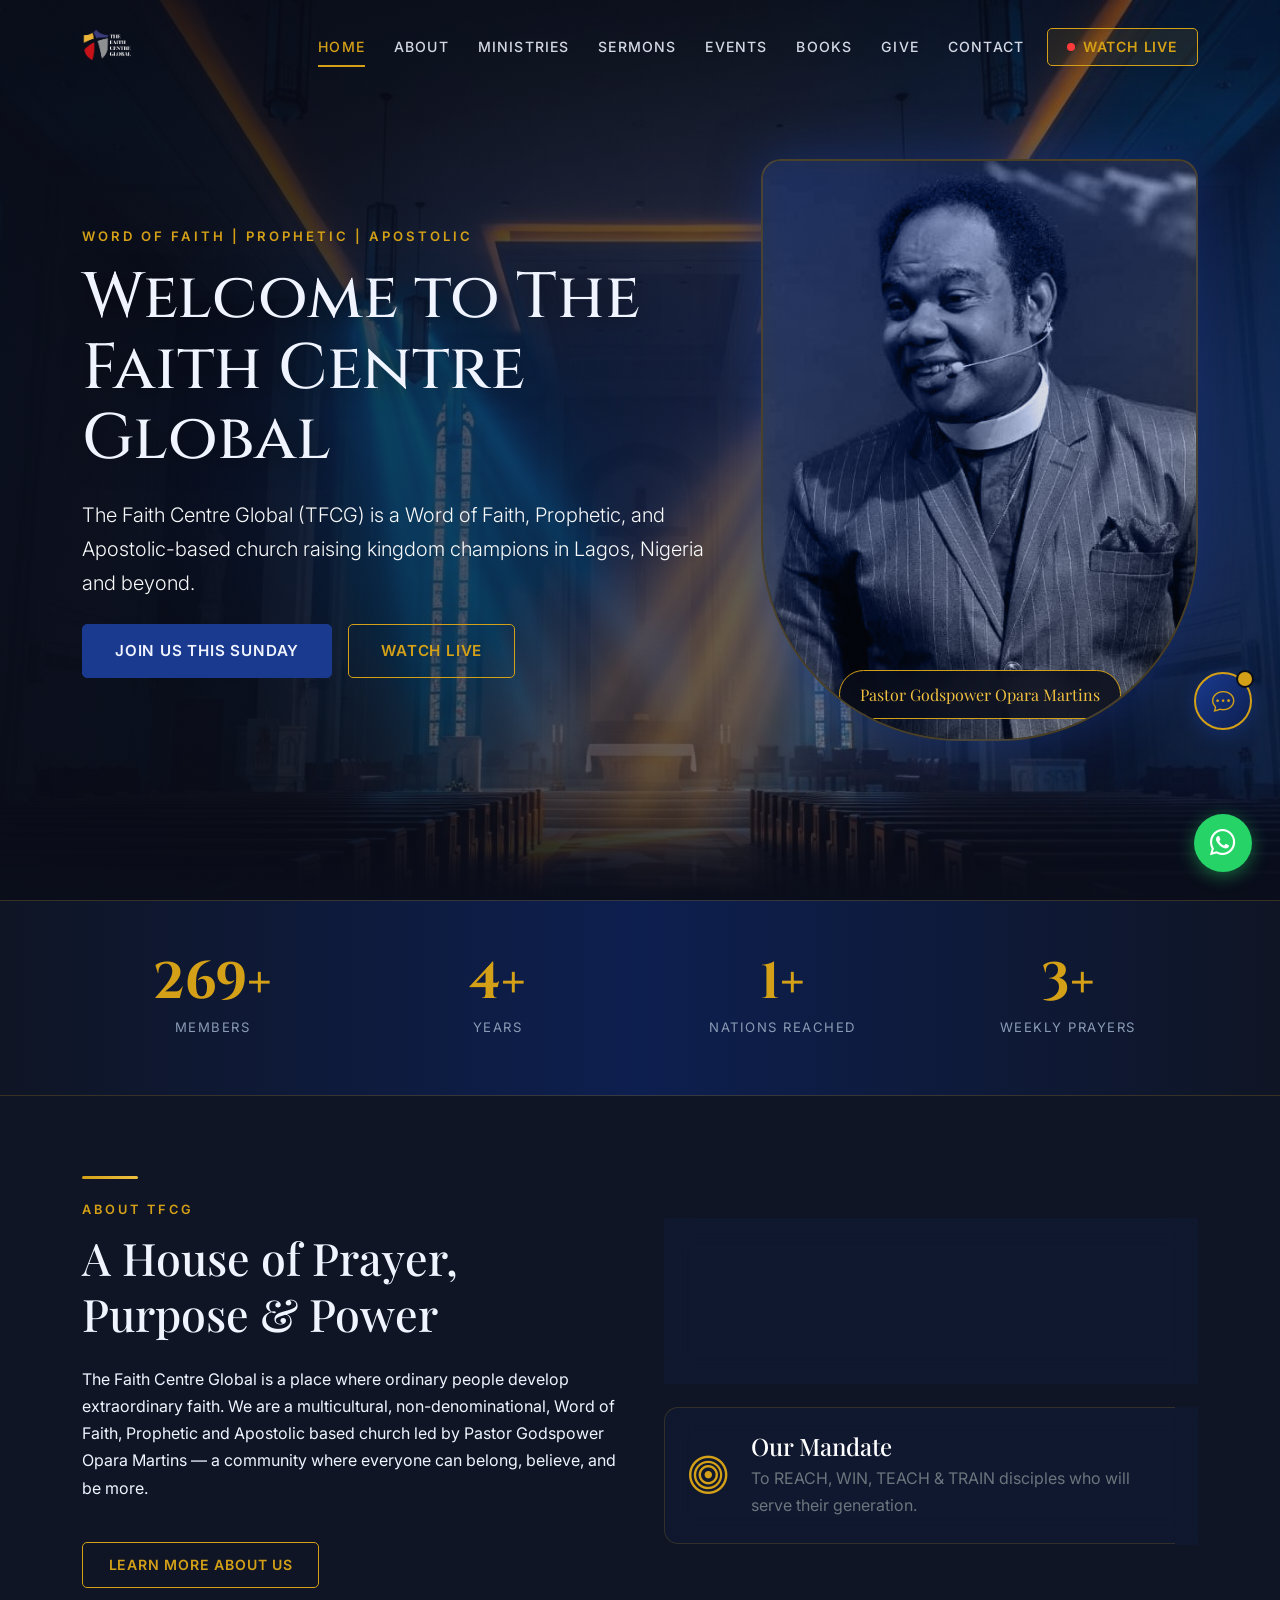
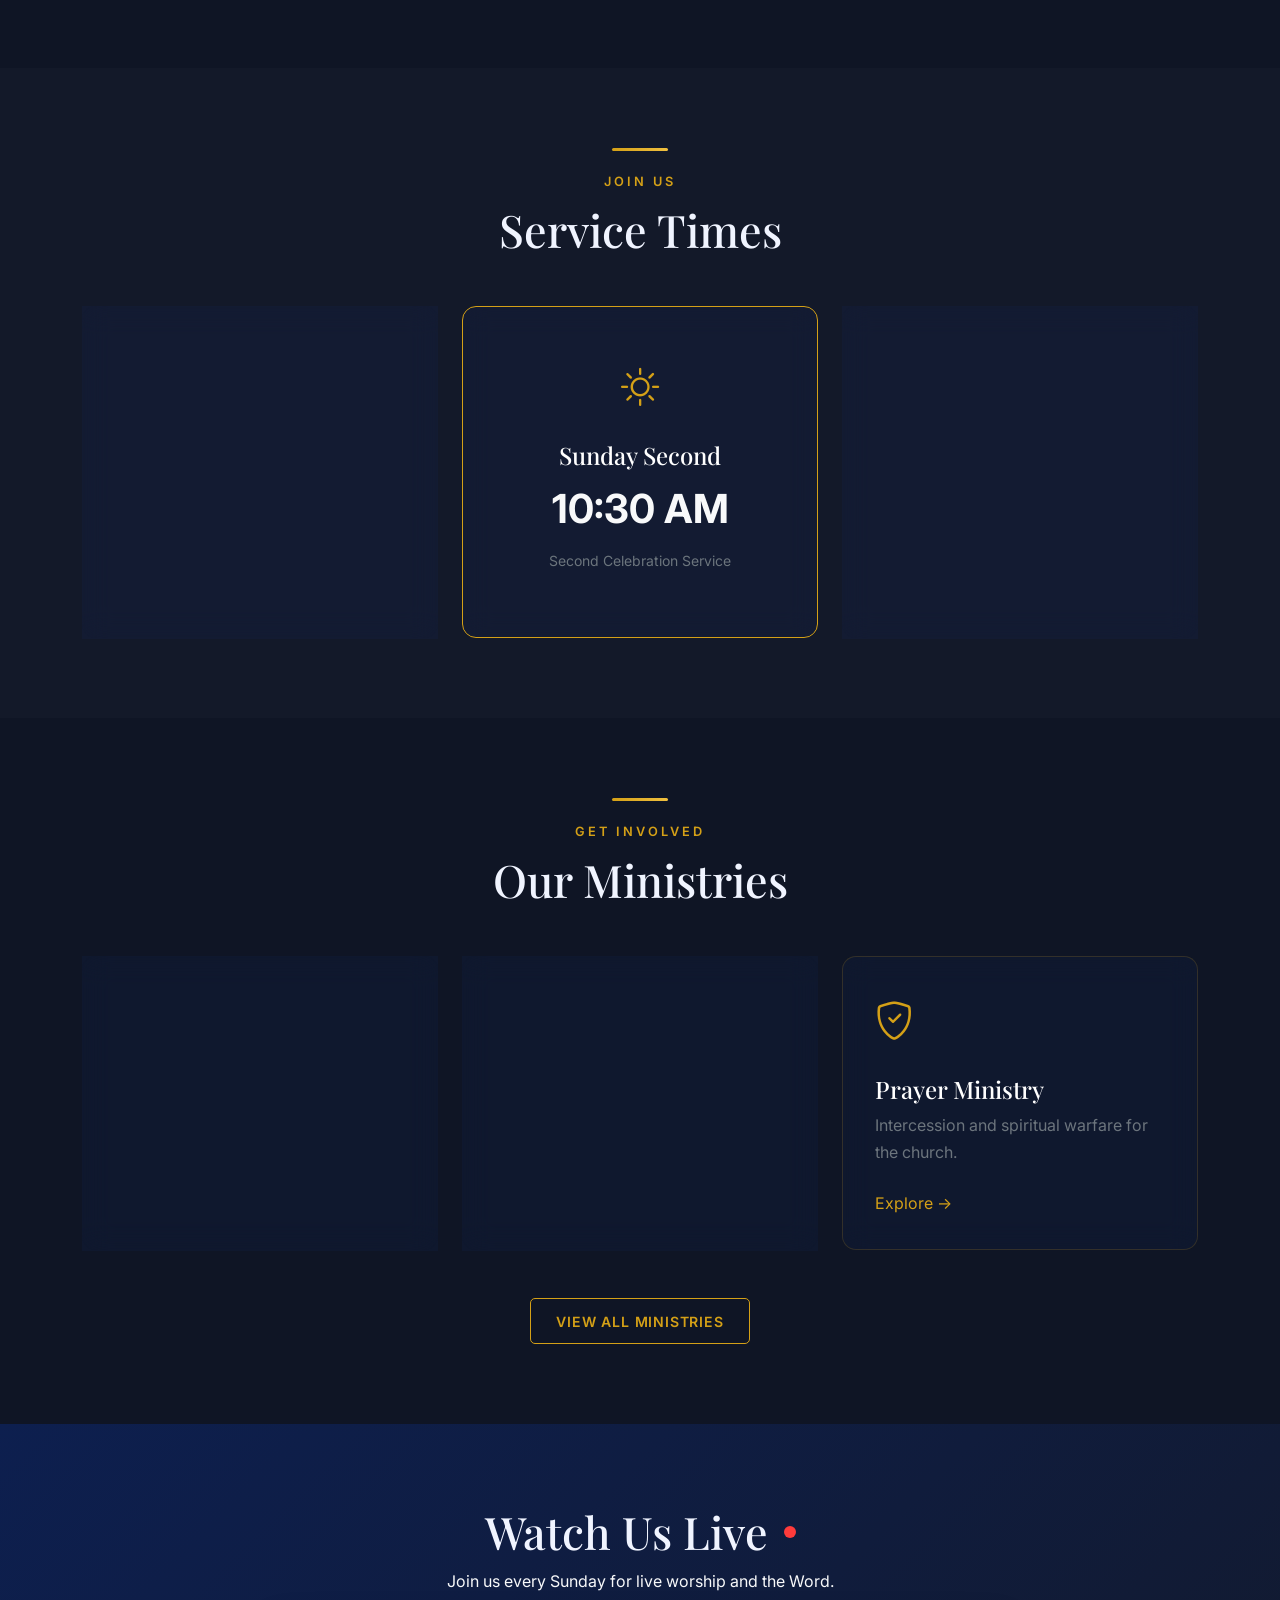
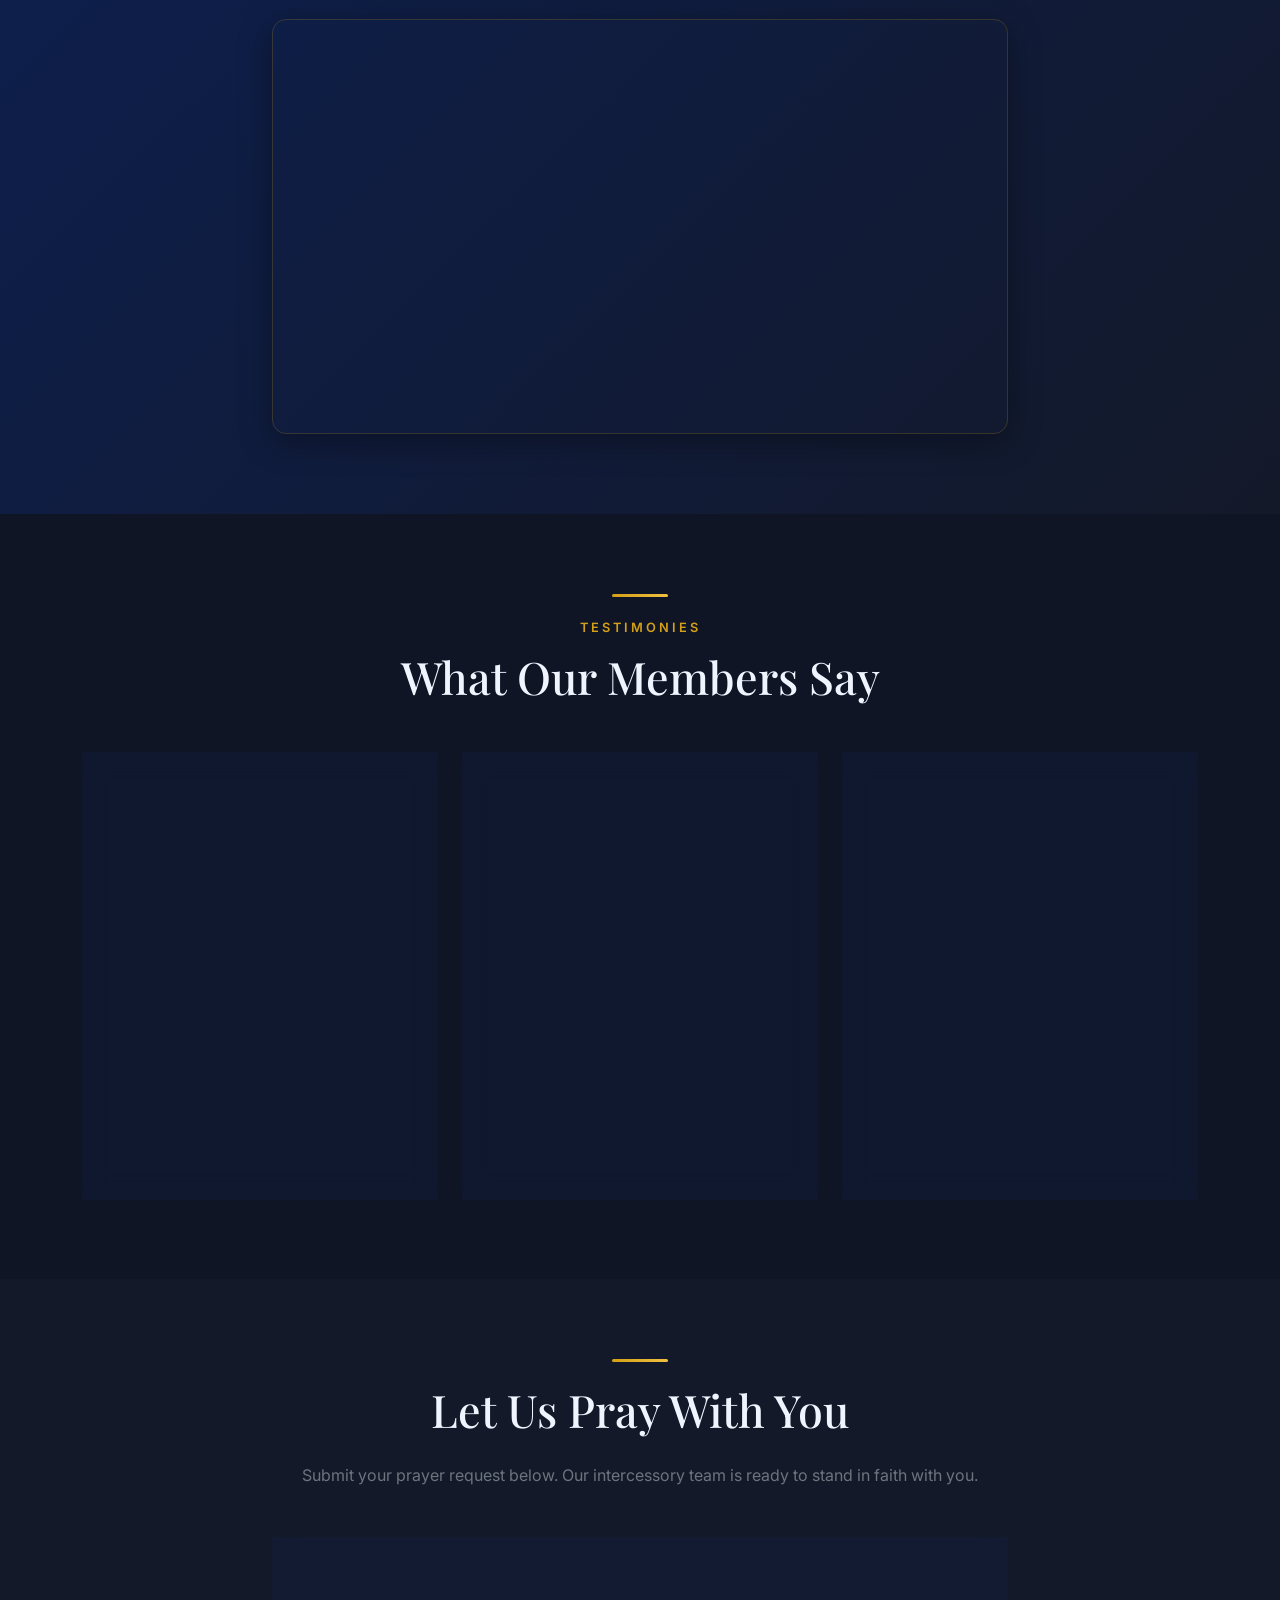
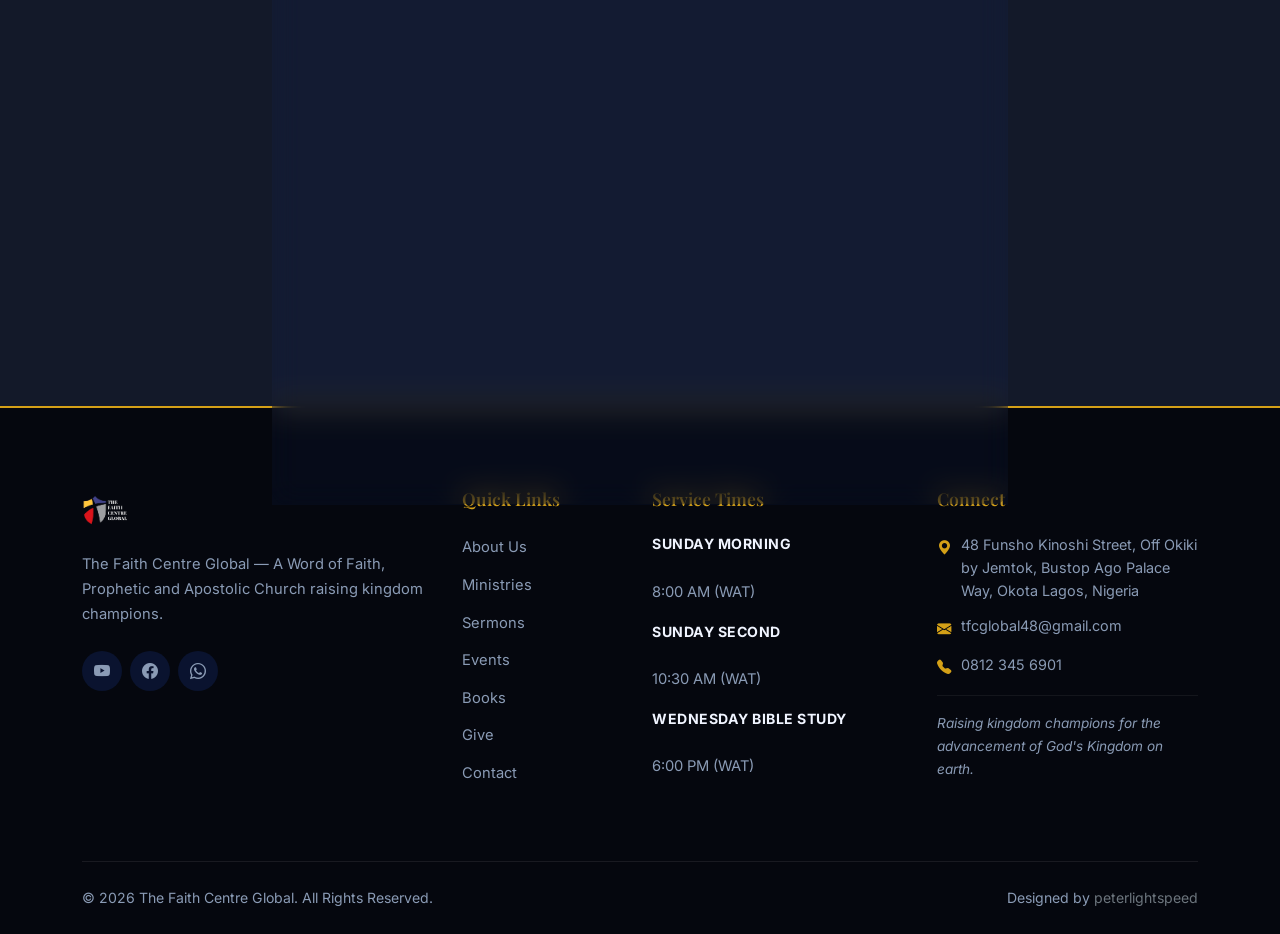
==== index.html @ c9115300 "Initial release of The Faith Centre Global website" ====
<!DOCTYPE html>
<html lang="en">
<head>
  <meta charset="UTF-8">
  <meta name="viewport" content="width=device-width, initial-scale=1.0">
  <title>The Faith Centre Global | Word of Faith, Prophetic &amp; Apostolic Church, Lagos</title>
  <meta name="description" content="The Faith Centre Global (TFCG) is a Word of Faith, Prophetic, and Apostolic Church in Okota, Lagos, Nigeria, led by Pastor Godspower Opara Martins. Join us in person or online.">
  <meta name="keywords" content="Word of Faith church Lagos, Prophetic church Lagos, Apostolic church Okota, Christian church Ago Palace Way, TFCG">
  <meta name="author" content="The Faith Centre Global">
  <link rel="canonical" href="https://tfcglobal.org/index.html">

  <meta property="og:type" content="website">
  <meta property="og:title" content="The Faith Centre Global | Word of Faith, Prophetic &amp; Apostolic Church">
  <meta property="og:description" content="A Word of Faith, Prophetic, and Apostolic Church in Lagos, Nigeria, raising kingdom champions under Pastor Godspower Opara Martins.">
  <meta property="og:image" content="public/opengraph.jpg">
  <meta property="og:url" content="https://tfcglobal.org/index.html">
  <meta property="og:site_name" content="The Faith Centre Global">
  <meta name="twitter:card" content="summary_large_image">
  <meta name="twitter:title" content="The Faith Centre Global">
  <meta name="twitter:description" content="A Word of Faith, Prophetic, and Apostolic Church in Lagos, Nigeria.">
  <meta name="twitter:image" content="public/opengraph.jpg">

  <link rel="icon" type="image/svg+xml" href="public/favicon.svg">
    <link rel="icon" type="image/png" sizes="32x32" href="images/icons/favicon-32x32.png">
    <link rel="icon" type="image/png" sizes="16x16" href="images/icons/favicon-16x16.png">
    <link rel="shortcut icon" href="images/icons/favicon.ico">
    <link rel="apple-touch-icon" sizes="180x180" href="images/icons/apple-touch-icon.png">
    <link rel="manifest" href="site.webmanifest">
    <meta name="theme-color" content="#0d0d0d">
  <meta name="robots" content="index, follow">
  <link rel="preconnect" href="https://fonts.googleapis.com">
  <link rel="preconnect" href="https://fonts.gstatic.com" crossorigin>
  <link rel="preconnect" href="https://cdn.jsdelivr.net" crossorigin>
  <link rel="stylesheet" href="https://cdn.jsdelivr.net/npm/bootstrap@5.3.3/dist/css/bootstrap.min.css">
  <link rel="stylesheet" href="https://cdn.jsdelivr.net/npm/bootstrap-icons@1.11.3/font/bootstrap-icons.min.css">
  <link href="https://fonts.googleapis.com/css2?family=Cinzel:wght@400;600;700&family=Playfair+Display:wght@400;600;700&family=Inter:wght@300;400;500;600&display=swap" rel="stylesheet">
  <link rel="stylesheet" href="https://cdn.jsdelivr.net/npm/aos@2.3.4/dist/aos.css">
  <link rel="stylesheet" href="css/style.css">

  <script type="application/ld+json">
  {
    "@context": "https://schema.org",
    "@type": "Church",
    "name": "The Faith Centre Global",
    "url": "https://tfcglobal.org/",
    "logo": "https://tfcglobal.org/images/tfcg_logo.png",
    "founder": { "@type": "Person", "name": "Pastor Godspower Opara Martins" },
    "address": {
      "@type": "PostalAddress",
      "streetAddress": "48 Funsho Kinoshi Street, Off Okiki by Jemtok, Bustop Ago Palace Way",
      "addressLocality": "Okota, Lagos",
      "addressCountry": "Nigeria"
    },
    "email": "tfcglobal48@gmail.com",
    "telephone": "+2348123456901",
    "sameAs": [
      "https://www.youtube.com/@TfcglobalTV",
      "https://web.facebook.com/profile.php?id=61572908337081"
    ]
  }
  </script>
</head>
<body class="navbar-dark">

  <a class="visually-hidden-focusable" href="#main-content">Skip to main content</a>

  <nav id="navbar" class="navbar navbar-expand-lg fixed-top" aria-label="Main navigation">
    <div class="container">
      <a class="navbar-brand" href="index.html" aria-label="The Faith Centre Global home">
        <img src="images/tfcg_logo.png" alt="The Faith Centre Global logo" class="navbar-logo" width="52" height="52">
      </a>
      <button class="navbar-toggler" type="button" data-bs-toggle="collapse" data-bs-target="#navbarNav" aria-controls="navbarNav" aria-expanded="false" aria-label="Toggle navigation">
        <span class="navbar-toggler-icon"></span>
      </button>
      <div class="collapse navbar-collapse" id="navbarNav">
        <ul class="navbar-nav ms-auto align-items-center">
          <li class="nav-item"><a class="nav-link active" href="index.html" aria-current="page">Home</a></li>
          <li class="nav-item"><a class="nav-link" href="about.html">About</a></li>
          <li class="nav-item"><a class="nav-link" href="ministries.html">Ministries</a></li>
          <li class="nav-item"><a class="nav-link" href="sermons.html">Sermons</a></li>
          <li class="nav-item"><a class="nav-link" href="events.html">Events</a></li>
          <li class="nav-item"><a class="nav-link" href="books.html">Books</a></li>
          <li class="nav-item"><a class="nav-link" href="giving.html">Give</a></li>
          <li class="nav-item"><a class="nav-link" href="contact.html">Contact</a></li>
          <li class="nav-item ms-lg-2 mt-3 mt-lg-0">
            <a class="btn btn-watch-live" href="livestream.html">
              <span class="live-dot" aria-hidden="true"></span> Watch Live
            </a>
          </li>
        </ul>
      </div>
    </div>
  </nav>

  <main id="main-content">

  <section class="hero-section">
    <div class="container">
      <div class="row align-items-center g-5">
        <div class="col-lg-7" data-aos="fade-right">
          <span class="hero-label">Word of Faith | Prophetic | Apostolic</span>
          <h1 class="hero-title">Welcome to The Faith Centre Global</h1>
          <p class="lead mb-4 fw-light text-light">The Faith Centre Global (TFCG) is a Word of Faith, Prophetic, and Apostolic-based church raising kingdom champions in Lagos, Nigeria and beyond.</p>
          <div class="d-flex flex-wrap gap-3">
            <a href="about.html" class="btn btn-primary btn-lg">Join Us This Sunday</a>
            <a href="livestream.html" class="btn btn-outline-gold btn-lg">Watch Live</a>
          </div>
        </div>
        <div class="col-lg-5" data-aos="fade-left">
          <div class="pastor-placeholder-container">
            <div class="pastor-placeholder">
              <img src="images/pastor-godspower.jpg" alt="Pastor Godspower Opara Martins ministering at The Faith Centre Global" width="620" height="620" loading="eager">
              <div class="pastor-name-tag">Pastor Godspower Opara Martins</div>
            </div>
          </div>
        </div>
      </div>
    </div>
  </section>

  <div class="stats-strip">
    <div class="container">
      <div class="row g-4 justify-content-center">
        <div class="col-6 col-md-3 stat-item">
          <div class="stat-number"><span class="counter-value" data-target="300">0</span>+</div>
          <div class="stat-label">Members</div>
        </div>
        <div class="col-6 col-md-3 stat-item">
          <div class="stat-number"><span class="counter-value" data-target="5">0</span>+</div>
          <div class="stat-label">Years</div>
        </div>
        <div class="col-6 col-md-3 stat-item">
          <div class="stat-number"><span class="counter-value" data-target="2">0</span>+</div>
          <div class="stat-label">Nations Reached</div>
        </div>
        <div class="col-6 col-md-3 stat-item">
          <div class="stat-number"><span class="counter-value" data-target="4">0</span>+</div>
          <div class="stat-label">Weekly Prayers</div>
        </div>
      </div>
    </div>
  </div>

  <section class="section-dark-2">
    <div class="container">
      <div class="row g-5 align-items-center">
        <div class="col-lg-6" data-aos="fade-up">
          <div class="gold-divider"></div>
          <span class="section-label">About TFCG</span>
          <h2 class="section-title">A House of Prayer, Purpose &amp; Power</h2>
          <p class="mb-4">The Faith Centre Global is a place where ordinary people develop extraordinary faith. We are a multicultural, non-denominational, Word of Faith, Prophetic and Apostolic based church led by Pastor Godspower Opara Martins &mdash; a community where everyone can belong, believe, and be more.</p>
          <a href="about.html" class="btn btn-outline-gold mt-3">Learn More About Us</a>
        </div>
        <div class="col-lg-6">
          <div class="row g-4">
            <div class="col-md-12" data-aos="fade-up" data-aos-delay="100">
              <div class="glass-card d-flex align-items-center gap-4 p-4">
                <i class="bi bi-eye mb-0" aria-hidden="true"></i>
                <div>
                  <h3 class="mb-1 heading-font text-white h4">Our Vision</h3>
                  <p class="mb-0 text-secondary">We exist to Re-Present God to the lost and found for transformation in Christ &mdash; multi-generational, multi-ethnic, multi-plying, and multi-campus.</p>
                </div>
              </div>
            </div>
            <div class="col-md-12" data-aos="fade-up" data-aos-delay="200">
              <div class="glass-card d-flex align-items-center gap-4 p-4">
                <i class="bi bi-bullseye mb-0" aria-hidden="true"></i>
                <div>
                  <h3 class="mb-1 heading-font text-white h4">Our Mandate</h3>
                  <p class="mb-0 text-secondary">To REACH, WIN, TEACH &amp; TRAIN disciples who will serve their generation.</p>
                </div>
              </div>
            </div>
          </div>
        </div>
      </div>
    </div>
  </section>

  <section class="section-dark-3 text-center">
    <div class="container">
      <div class="gold-divider center"></div>
      <span class="section-label">Join Us</span>
      <h2 class="section-title">Service Times</h2>

      <div class="row g-4 mt-4 justify-content-center">
        <div class="col-lg-4 col-md-6" data-aos="fade-up" data-aos-delay="100">
          <div class="glass-card text-center p-5">
            <i class="bi bi-sun" aria-hidden="true"></i>
            <h3 class="h4 heading-font text-white mt-3">Sunday Morning</h3>
            <p class="display-6 fw-bold text-light my-3">8:00 AM</p>
            <p class="text-secondary small">First Celebration Service</p>
          </div>
        </div>
        <div class="col-lg-4 col-md-6" data-aos="fade-up" data-aos-delay="200">
          <div class="glass-card text-center p-5 border-gold">
            <i class="bi bi-brightness-high" aria-hidden="true"></i>
            <h3 class="h4 heading-font text-white mt-3">Sunday Second</h3>
            <p class="display-6 fw-bold text-light my-3">10:30 AM</p>
            <p class="text-secondary small">Second Celebration Service</p>
          </div>
        </div>
        <div class="col-lg-4 col-md-6" data-aos="fade-up" data-aos-delay="300">
          <div class="glass-card text-center p-5">
            <i class="bi bi-book" aria-hidden="true"></i>
            <h3 class="h4 heading-font text-white mt-3">Wednesday</h3>
            <p class="display-6 fw-bold text-light my-3">6:00 PM</p>
            <p class="text-secondary small">Word &amp; Bible Study</p>
          </div>
        </div>
      </div>
    </div>
  </section>

  <section class="section-dark-2">
    <div class="container">
      <div class="text-center mb-5" data-aos="fade-up">
        <div class="gold-divider center"></div>
        <span class="section-label">Get Involved</span>
        <h2 class="section-title">Our Ministries</h2>
      </div>

      <div class="row g-4">
        <div class="col-lg-4 col-md-6" data-aos="fade-up" data-aos-delay="100">
          <div class="glass-card h-100">
            <i class="bi bi-people" aria-hidden="true"></i>
            <h3 class="text-white h4">Youth Ministry</h3>
            <p class="text-secondary">Raising the next generation of faith champions.</p>
            <a href="ministries.html" class="text-gold mt-2 d-inline-block">Explore &rarr;</a>
          </div>
        </div>
        <div class="col-lg-4 col-md-6" data-aos="fade-up" data-aos-delay="200">
          <div class="glass-card h-100">
            <i class="bi bi-music-note-beamed" aria-hidden="true"></i>
            <h3 class="text-white h4">Worship Ministry</h3>
            <p class="text-secondary">Ushering the presence of God through music.</p>
            <a href="ministries.html" class="text-gold mt-2 d-inline-block">Explore &rarr;</a>
          </div>
        </div>
        <div class="col-lg-4 col-md-6" data-aos="fade-up" data-aos-delay="300">
          <div class="glass-card h-100">
            <i class="bi bi-shield-check" aria-hidden="true"></i>
            <h3 class="text-white h4">Prayer Ministry</h3>
            <p class="text-secondary">Intercession and spiritual warfare for the church.</p>
            <a href="ministries.html" class="text-gold mt-2 d-inline-block">Explore &rarr;</a>
          </div>
        </div>
      </div>
      <div class="text-center mt-5">
        <a href="ministries.html" class="btn btn-outline-gold">View All Ministries</a>
      </div>
    </div>
  </section>

  <section class="section-blue-grad" style="position: relative; overflow: hidden;">
    <div class="container position-relative" data-aos="fade-up">
      <div class="text-center mb-4">
        <h2 class="section-title mb-2 d-flex align-items-center justify-content-center gap-3">
          Watch Us Live <span class="live-dot" style="width:12px; height:12px;" aria-hidden="true"></span>
        </h2>
        <p class="text-light">Join us every Sunday for live worship and the Word.</p>
      </div>
      <div class="row justify-content-center">
        <div class="col-lg-8">
          <div class="ratio ratio-16x9 iframe-card">
            <!-- TODO: Replace with a specific YouTube video ID for more reliable embedding -->
            <iframe src="https://www.youtube.com/embed/live_stream?channel=TfcglobalTV&autoplay=0" title="The Faith Centre Global live stream" allowfullscreen loading="lazy"></iframe>
          </div>
        </div>
      </div>
    </div>
  </section>

  <section class="section-dark-2">
    <div class="container">
      <div class="text-center mb-5" data-aos="fade-up">
        <div class="gold-divider center"></div>
        <span class="section-label">Testimonies</span>
        <h2 class="section-title">What Our Members Say</h2>
      </div>
      <div class="row g-4">
        <div class="col-lg-4" data-aos="fade-up" data-aos-delay="100">
          <div class="glass-card testimonial-card">
            <div class="quote-icon" aria-hidden="true">&ldquo;</div>
            <p class="testimonial-text">TFCG changed the trajectory of my life. The teachings on faith gave me a new perspective on how to walk with God daily.</p>
            <div class="testimonial-avatar" aria-hidden="true"><i class="bi bi-person-fill"></i></div>
            <div class="testimonial-author">Adaeze O.</div>
            <div class="testimonial-title">Member since 2021</div>
          </div>
        </div>
        <div class="col-lg-4" data-aos="fade-up" data-aos-delay="200">
          <div class="glass-card testimonial-card">
            <div class="quote-icon" aria-hidden="true">&ldquo;</div>
            <p class="testimonial-text">The prophetic accuracy in this house is undeniable. I have witnessed testimony after testimony of God's faithfulness.</p>
            <div class="testimonial-avatar" aria-hidden="true"><i class="bi bi-person-fill"></i></div>
            <div class="testimonial-author">Emmanuel T.</div>
            <div class="testimonial-title">Member since 2019</div>
          </div>
        </div>
        <div class="col-lg-4" data-aos="fade-up" data-aos-delay="300">
          <div class="glass-card testimonial-card">
            <div class="quote-icon" aria-hidden="true">&ldquo;</div>
            <p class="testimonial-text">From the ministries to the livestream, TFCG makes it easy to stay connected to the Word no matter where I am in the world.</p>
            <div class="testimonial-avatar" aria-hidden="true"><i class="bi bi-person-fill"></i></div>
            <div class="testimonial-author">Grace N.</div>
            <div class="testimonial-title">Online Congregation</div>
          </div>
        </div>
      </div>
    </div>
  </section>

  <section class="section-dark-3">
    <div class="container">
      <div class="row justify-content-center">
        <div class="col-lg-8 text-center" data-aos="fade-up">
          <div class="gold-divider center"></div>
          <h2 class="section-title">Let Us Pray With You</h2>
          <p class="mb-5 text-secondary">Submit your prayer request below. Our intercessory team is ready to stand in faith with you.</p>

          <div class="glass-card text-start">
            <!-- TODO: Wire this form up to a backend or email service (Formspree, EmailJS) for real submissions -->
            <form id="prayerForm" data-validate>
              <div class="row g-3">
                <div class="col-md-6">
                  <label class="form-label" for="prayerName">Full Name</label>
                  <input type="text" id="prayerName" class="form-control" required>
                </div>
                <div class="col-md-6">
                  <label class="form-label" for="prayerEmail">Email Address</label>
                  <input type="email" id="prayerEmail" class="form-control" required>
                </div>
                <div class="col-12">
                  <label class="form-label" for="prayerRequest">Prayer Request</label>
                  <textarea id="prayerRequest" class="form-control" rows="4" required></textarea>
                </div>
                <div class="col-12 text-center mt-4">
                  <button type="submit" class="btn btn-primary px-5">Submit Request</button>
                </div>
              </div>
            </form>
          </div>
        </div>
      </div>
    </div>
  </section>

  </main>

  <footer class="site-footer" role="contentinfo">
    <div class="container">
      <div class="row g-4 footer-main">
        <div class="col-lg-4 col-md-6">
          <a href="index.html" class="d-inline-block mb-3">
            <img src="images/tfcg_logo.png" alt="The Faith Centre Global logo" class="footer-logo">
          </a>
          <p class="footer-tagline">The Faith Centre Global — A Word of Faith, Prophetic and Apostolic Church raising kingdom champions.</p>
          <div class="footer-social">
            <a href="https://www.youtube.com/@TfcglobalTV" target="_blank" rel="noopener noreferrer" aria-label="TFCG on YouTube"><i class="bi bi-youtube" aria-hidden="true"></i></a>
            <a href="https://web.facebook.com/profile.php?id=61572908337081" target="_blank" rel="noopener noreferrer" aria-label="TFCG on Facebook"><i class="bi bi-facebook" aria-hidden="true"></i></a>
            <a href="https://wa.me/2348123456901" target="_blank" rel="noopener noreferrer" aria-label="Contact TFCG on WhatsApp"><i class="bi bi-whatsapp" aria-hidden="true"></i></a>
          </div>
        </div>
        <div class="col-lg-2 col-md-6">
          <h2 class="footer-heading h5">Quick Links</h2>
          <ul class="footer-links">
            <li><a href="about.html">About Us</a></li>
            <li><a href="ministries.html">Ministries</a></li>
            <li><a href="sermons.html">Sermons</a></li>
            <li><a href="events.html">Events</a></li>
            <li><a href="books.html">Books</a></li>
            <li><a href="giving.html">Give</a></li>
            <li><a href="contact.html">Contact</a></li>
          </ul>
        </div>
        <div class="col-lg-3 col-md-6">
          <h2 class="footer-heading h5">Service Times</h2>
          <!-- TODO: Update service times here if the schedule changes -->
          <ul class="footer-service-times">
            <li><strong>Sunday Morning</strong><br>8:00 AM (WAT)</li>
            <li><strong>Sunday Second</strong><br>10:30 AM (WAT)</li>
            <li><strong>Wednesday Bible Study</strong><br>6:00 PM (WAT)</li>
          </ul>
        </div>
        <div class="col-lg-3 col-md-6">
          <h2 class="footer-heading h5">Connect</h2>
          <address class="footer-address">
            <p><i class="bi bi-geo-alt-fill" aria-hidden="true"></i> 48 Funsho Kinoshi Street, Off Okiki by Jemtok, Bustop Ago Palace Way, Okota Lagos, Nigeria</p>
            <p><i class="bi bi-envelope-fill" aria-hidden="true"></i> <a href="mailto:tfcglobal48@gmail.com">tfcglobal48@gmail.com</a></p>
            <p><i class="bi bi-telephone-fill" aria-hidden="true"></i> <a href="tel:+2348123456901">0812 345 6901</a></p>
          </address>
          <p class="footer-ministry-statement">Raising kingdom champions for the advancement of God's Kingdom on earth.</p>
        </div>
      </div>
      <div class="footer-bottom">
        <p class="mb-0">&copy; 2026 The Faith Centre Global. All Rights Reserved.</p>
        <p class="footer-credit mb-0">Designed by <span class="text-secondary">peterlightspeed</span></p>
      </div>
    </div>
  </footer>

  <a href="https://wa.me/2348123456901" target="_blank" rel="noopener noreferrer" class="whatsapp-float" title="Chat on WhatsApp" aria-label="Chat with us on WhatsApp">
    <i class="bi bi-whatsapp" aria-hidden="true"></i>
  </a>

  <button id="scrollTop" class="scroll-top-btn" title="Back to top" aria-label="Scroll back to top">
    <i class="bi bi-arrow-up" aria-hidden="true"></i>
  </button>

  <script src="https://cdn.jsdelivr.net/npm/bootstrap@5.3.3/dist/js/bootstrap.bundle.min.js"></script>
  <script src="https://cdn.jsdelivr.net/npm/aos@2.3.4/dist/aos.js"></script>
  <script src="js/script.js"></script>
  <script src="js/assistant.js" defer></script>
</body>
</html>
---- css/style.css ----
/* ============================================================
   THE FAITH CENTRE GLOBAL — Main Stylesheet
   Design: Royal Blue / Gold / Dark Charcoal
   ============================================================ */

/* ============================================================
   CSS CUSTOM PROPERTIES
   ============================================================ */
:root {
  --tfcg-blue: #1a3a8f;
  --tfcg-blue-light: #2451c7;
  --tfcg-blue-dark: #0d1f4f;
  --tfcg-gold: #d4a017;
  --tfcg-gold-light: #f0c040;
  --tfcg-silver: #c0c8d8;
  --tfcg-red: #8b1a1a;
  --tfcg-dark: #0a0d1a;
  --tfcg-dark-2: #0f1525;
  --tfcg-dark-3: #131929;
  --tfcg-white: #f0f4ff;
  --tfcg-gray: #8a9bb5;

  --font-display: 'Cinzel', serif;
  --font-heading: 'Playfair Display', serif;
  --font-body: 'Inter', sans-serif;

  --radius-card: 14px;
  --radius-pill: 50px;
  --transition-base: 0.3s ease;
  --transition-slow: 0.5s ease;
  --shadow-card: 0 8px 32px rgba(0, 0, 0, 0.35);
  --shadow-hover: 0 16px 48px rgba(26, 58, 143, 0.3);
}

/* ============================================================
   BASE RESET & BODY
   ============================================================ */
*,
*::before,
*::after {
  box-sizing: border-box;
}

html {
  scroll-behavior: smooth;
  font-size: 16px;
}

body {
  background-color: var(--tfcg-dark);
  color: var(--tfcg-white);
  font-family: var(--font-body);
  line-height: 1.7;
  overflow-x: hidden;
}

h1 { font-family: var(--font-display); }
h2, h3, h4, h5, h6 { font-family: var(--font-heading); }

.display-font { font-family: var(--font-display); }
.heading-font { font-family: var(--font-heading); }

a {
  color: var(--tfcg-gold);
  text-decoration: none;
  transition: color var(--transition-base);
}

a:hover {
  color: var(--tfcg-gold-light);
}

img {
  max-width: 100%;
  height: auto;
}

/* ============================================================
   ACCESSIBILITY — FOCUS STATES
   ============================================================ */
:focus-visible {
  outline: 2px solid var(--tfcg-gold);
  outline-offset: 3px;
  border-radius: 4px;
}

.btn:focus-visible {
  box-shadow: 0 0 0 3px rgba(212, 160, 23, 0.4);
}

/* ============================================================
   UTILITY CLASSES
   ============================================================ */
.text-gold { color: var(--tfcg-gold) !important; }
.text-gold-light { color: var(--tfcg-gold-light) !important; }
.text-silver { color: var(--tfcg-silver) !important; }
.bg-gold { background-color: var(--tfcg-gold) !important; }
.bg-blue-dark { background-color: var(--tfcg-blue-dark) !important; }
.border-gold { border-color: var(--tfcg-gold) !important; }

.letter-spacing-1 { letter-spacing: 1px; }
.letter-spacing-2 { letter-spacing: 2px; }
.letter-spacing-3 { letter-spacing: 3px; }

/* ============================================================
   NAVBAR
   ============================================================ */
.navbar {
  padding: 1rem 0;
  transition: all 0.4s ease;
  background: transparent;
}

.navbar.scrolled {
  background: rgba(10, 13, 26, 0.97);
  backdrop-filter: blur(16px);
  -webkit-backdrop-filter: blur(16px);
  padding: 0.6rem 0;
  border-bottom: 1px solid rgba(212, 160, 23, 0.25);
  box-shadow: 0 4px 24px rgba(0, 0, 0, 0.4);
}

.navbar-logo {
  height: 52px;
  width: auto;
  object-fit: contain;
  display: block;
  transition: transform var(--transition-base);
}

.navbar-brand:hover .navbar-logo {
  transform: scale(1.04);
}

.navbar-dark .navbar-nav .nav-link {
  color: rgba(240, 244, 255, 0.88);
  font-weight: 500;
  font-size: 0.88rem;
  text-transform: uppercase;
  letter-spacing: 1.2px;
  padding: 0.5rem 0.9rem;
  position: relative;
  transition: color var(--transition-base);
}

.navbar-dark .navbar-nav .nav-link::after {
  content: '';
  position: absolute;
  bottom: 0;
  left: 0.9rem;
  right: 0.9rem;
  height: 2px;
  background: var(--tfcg-gold);
  transform: scaleX(0);
  transition: transform var(--transition-base);
  transform-origin: center;
}

.navbar-dark .navbar-nav .nav-link:hover,
.navbar-dark .navbar-nav .nav-link.active {
  color: var(--tfcg-gold);
}

.navbar-dark .navbar-nav .nav-link:hover::after,
.navbar-dark .navbar-nav .nav-link.active::after {
  transform: scaleX(1);
}

.navbar-toggler {
  border-color: rgba(212, 160, 23, 0.5);
  color: var(--tfcg-gold);
  padding: 0.4rem 0.6rem;
}

.navbar-toggler:focus {
  box-shadow: 0 0 0 2px rgba(212, 160, 23, 0.4);
}

.navbar-toggler-icon {
  background-image: url("data:image/svg+xml,%3csvg xmlns='http://www.w3.org/2000/svg' viewBox='0 0 30 30'%3e%3cpath stroke='rgba(212,160,23,0.9)' stroke-linecap='round' stroke-miterlimit='10' stroke-width='2' d='M4 7h22M4 15h22M4 23h22'/%3e%3c/svg%3e");
}

@media (max-width: 991.98px) {
  .navbar-collapse {
    background: rgba(10, 13, 26, 0.98);
    backdrop-filter: blur(20px);
    border-radius: 0 0 var(--radius-card) var(--radius-card);
    border: 1px solid rgba(212, 160, 23, 0.15);
    border-top: none;
    padding: 1rem;
    margin-top: 0.5rem;
  }

  .navbar-dark .navbar-nav .nav-link::after {
    display: none;
  }

  .navbar-dark .navbar-nav .nav-link {
    padding: 0.65rem 0.75rem;
    border-radius: 6px;
  }

  .navbar-dark .navbar-nav .nav-link:hover,
  .navbar-dark .navbar-nav .nav-link.active {
    background: rgba(212, 160, 23, 0.08);
  }
}

/* ============================================================
   WATCH LIVE BUTTON
   ============================================================ */
.btn-watch-live {
  background: rgba(212, 160, 23, 0.1);
  border: 1px solid var(--tfcg-gold);
  color: var(--tfcg-gold);
  border-radius: var(--radius-pill);
  padding: 0.45rem 1.2rem;
  display: inline-flex;
  align-items: center;
  gap: 0.5rem;
  font-weight: 600;
  font-size: 0.82rem;
  text-transform: uppercase;
  letter-spacing: 1px;
  transition: all var(--transition-base);
}

.btn-watch-live:hover {
  background: rgba(212, 160, 23, 0.22);
  color: var(--tfcg-gold-light);
  transform: translateY(-1px);
  box-shadow: 0 4px 16px rgba(212, 160, 23, 0.2);
}

.live-dot {
  width: 8px;
  height: 8px;
  background-color: #ff3b3b;
  border-radius: 50%;
  display: inline-block;
  flex-shrink: 0;
  animation: pulse-red 1.5s infinite;
}

@keyframes pulse-red {
  0% { transform: scale(0.95); box-shadow: 0 0 0 0 rgba(255, 59, 59, 0.7); }
  70% { transform: scale(1); box-shadow: 0 0 0 6px rgba(255, 59, 59, 0); }
  100% { transform: scale(0.95); box-shadow: 0 0 0 0 rgba(255, 59, 59, 0); }
}

/* ============================================================
   BUTTONS
   ============================================================ */
.btn {
  border-radius: 5px;
  font-weight: 600;
  letter-spacing: 0.8px;
  text-transform: uppercase;
  font-size: 0.88rem;
  transition: all var(--transition-base);
}

.btn-primary {
  background-color: var(--tfcg-blue);
  border: 1px solid var(--tfcg-blue);
  color: var(--tfcg-white);
  padding: 0.72rem 1.6rem;
}

.btn-primary:hover,
.btn-primary:focus {
  background-color: var(--tfcg-blue-light);
  border-color: var(--tfcg-blue-light);
  color: var(--tfcg-white);
  box-shadow: 0 4px 20px rgba(36, 81, 199, 0.45);
  transform: translateY(-2px);
}

.btn-primary:active {
  transform: translateY(0);
}

.btn-outline-gold {
  background-color: transparent;
  border: 1px solid var(--tfcg-gold);
  color: var(--tfcg-gold);
  padding: 0.72rem 1.6rem;
}

.btn-outline-gold:hover,
.btn-outline-gold:focus {
  background-color: var(--tfcg-gold);
  border-color: var(--tfcg-gold);
  color: var(--tfcg-dark);
  transform: translateY(-2px);
  box-shadow: 0 4px 20px rgba(212, 160, 23, 0.35);
}

.btn-outline-gold:active {
  transform: translateY(0);
}

.btn-gold {
  background-color: var(--tfcg-gold);
  border: 1px solid var(--tfcg-gold);
  color: var(--tfcg-dark);
  padding: 0.72rem 1.6rem;
}

.btn-gold:hover,
.btn-gold:focus {
  background-color: var(--tfcg-gold-light);
  border-color: var(--tfcg-gold-light);
  color: var(--tfcg-dark);
  transform: translateY(-2px);
  box-shadow: 0 4px 20px rgba(212, 160, 23, 0.4);
}

.btn-sm {
  padding: 0.45rem 1rem;
  font-size: 0.82rem;
}

.btn-lg {
  padding: 0.9rem 2rem;
  font-size: 0.95rem;
}

/* ============================================================
   HERO SECTIONS
   ============================================================ */
.hero-section {
  min-height: 100vh;
  display: flex;
  align-items: center;
  position: relative;
  background:
    linear-gradient(to right, rgba(10, 13, 26, 0.92) 0%, rgba(10, 13, 26, 0.55) 60%, rgba(13, 31, 79, 0.4) 100%),
    url('../images/hero-bg.jpg') center / cover no-repeat;
  z-index: 1;
}

.hero-section::before {
  content: '';
  position: absolute;
  inset: 0;
  background: radial-gradient(ellipse at 75% 50%, rgba(26, 58, 143, 0.35) 0%, transparent 65%);
  z-index: -1;
}

.hero-section::after {
  content: '';
  position: absolute;
  bottom: 0;
  left: 0;
  right: 0;
  height: 120px;
  background: linear-gradient(to top, var(--tfcg-dark), transparent);
  z-index: 0;
}

.hero-section .container {
  position: relative;
  z-index: 1;
}

.hero-label {
  color: var(--tfcg-gold);
  font-weight: 600;
  letter-spacing: 3px;
  text-transform: uppercase;
  font-size: 0.82rem;
  margin-bottom: 1rem;
  display: inline-block;
}

.hero-title {
  font-size: clamp(2.4rem, 5vw, 4.8rem);
  line-height: 1.1;
  margin-bottom: 1.5rem;
  text-shadow: 0 4px 24px rgba(0, 0, 0, 0.5);
}

.hero-badge {
  display: inline-flex;
  align-items: center;
  gap: 0.5rem;
  background: rgba(212, 160, 23, 0.12);
  border: 1px solid rgba(212, 160, 23, 0.35);
  border-radius: var(--radius-pill);
  padding: 0.35rem 1rem;
  font-size: 0.8rem;
  font-weight: 600;
  letter-spacing: 1.5px;
  text-transform: uppercase;
  color: var(--tfcg-gold);
  margin-bottom: 1.25rem;
}

/* Page Hero (inner pages) */
.page-hero {
  min-height: 42vh;
  display: flex;
  align-items: center;
  justify-content: center;
  text-align: center;
  position: relative;
  background:
    linear-gradient(rgba(10, 13, 26, 0.82), rgba(10, 13, 26, 0.92)),
    url('../images/congregation.jpg') center / cover no-repeat;
  padding-top: 90px;
  padding-bottom: 3rem;
}

.page-hero h1 {
  font-size: clamp(2rem, 5vw, 3.5rem);
  margin-bottom: 0.5rem;
  text-shadow: 0 2px 12px rgba(0, 0, 0, 0.5);
}

.page-hero p {
  color: var(--tfcg-gray);
  font-size: 1.1rem;
  margin-top: 0.75rem;
  margin-bottom: 0;
}

/* ============================================================
   PASTOR SECTION
   ============================================================ */
.pastor-placeholder-container {
  position: relative;
  width: 100%;
  max-width: 460px;
  margin: 0 auto;
}

.pastor-placeholder {
  width: 100%;
  aspect-ratio: 3 / 4;
  border-radius: 20px 20px 200px 200px;
  background: linear-gradient(145deg, var(--tfcg-blue-dark), var(--tfcg-dark-2));
  border: 2px solid rgba(212, 160, 23, 0.3);
  box-shadow:
    0 0 50px rgba(26, 58, 143, 0.5),
    inset 0 0 30px rgba(212, 160, 23, 0.08);
  display: flex;
  align-items: flex-end;
  justify-content: center;
  overflow: hidden;
  position: relative;
}

.pastor-placeholder img {
  width: 100%;
  height: 100%;
  object-fit: cover;
  object-position: top center;
  mix-blend-mode: luminosity;
  opacity: 0.85;
  transition: opacity var(--transition-slow);
}

.pastor-placeholder:hover img {
  opacity: 1;
  mix-blend-mode: normal;
}

.pastor-name-tag {
  position: absolute;
  bottom: 20px;
  background: rgba(10, 13, 26, 0.85);
  backdrop-filter: blur(8px);
  padding: 10px 20px;
  border-radius: var(--radius-pill);
  border: 1px solid var(--tfcg-gold);
  font-family: var(--font-heading);
  font-size: 1rem;
  color: var(--tfcg-gold-light);
  white-space: nowrap;
}

/* ============================================================
   GLASSMORPHISM CARDS
   ============================================================ */
.glass-card {
  background: rgba(26, 58, 143, 0.09);
  backdrop-filter: blur(14px);
  -webkit-backdrop-filter: blur(14px);
  border: 1px solid rgba(212, 160, 23, 0.18);
  border-radius: var(--radius-card);
  padding: 2rem;
  transition: all 0.35s ease;
  height: 100%;
  position: relative;
  overflow: hidden;
}

.glass-card::before {
  content: '';
  position: absolute;
  top: 0;
  left: 0;
  right: 0;
  height: 1px;
  background: linear-gradient(90deg, transparent, rgba(212, 160, 23, 0.3), transparent);
  opacity: 0;
  transition: opacity var(--transition-base);
}

.glass-card:hover {
  transform: translateY(-6px);
  border-color: rgba(212, 160, 23, 0.45);
  box-shadow: var(--shadow-hover);
  background: rgba(26, 58, 143, 0.14);
}

.glass-card:hover::before {
  opacity: 1;
}

.glass-card i.text-gold,
.glass-card > i {
  font-size: 2.4rem;
  color: var(--tfcg-gold);
  margin-bottom: 1.25rem;
  display: block;
}

/* Feature Card Variant */
.feature-card {
  background: linear-gradient(135deg, rgba(26, 58, 143, 0.12), rgba(13, 31, 79, 0.08));
  border: 1px solid rgba(212, 160, 23, 0.15);
  border-radius: var(--radius-card);
  padding: 2rem;
  transition: all 0.35s ease;
  position: relative;
  overflow: hidden;
}

.feature-card::after {
  content: '';
  position: absolute;
  bottom: 0;
  left: 0;
  right: 0;
  height: 3px;
  background: linear-gradient(90deg, var(--tfcg-blue), var(--tfcg-gold));
  transform: scaleX(0);
  transition: transform 0.4s ease;
  transform-origin: left;
}

.feature-card:hover {
  transform: translateY(-5px);
  border-color: rgba(212, 160, 23, 0.4);
  box-shadow: var(--shadow-hover);
}

.feature-card:hover::after {
  transform: scaleX(1);
}

/* ============================================================
   SECTIONS
   ============================================================ */
section {
  padding: 5rem 0;
}

.section-dark-2 {
  background-color: var(--tfcg-dark-2);
}

.section-dark-3 {
  background-color: var(--tfcg-dark-3);
}

.section-blue-grad {
  background: linear-gradient(135deg, var(--tfcg-blue-dark), var(--tfcg-dark-3));
}

.section-label {
  color: var(--tfcg-gold);
  font-weight: 600;
  letter-spacing: 3px;
  text-transform: uppercase;
  font-size: 0.8rem;
  margin-bottom: 0.6rem;
  display: block;
}

.section-title {
  font-size: clamp(1.8rem, 3.5vw, 2.8rem);
  margin-bottom: 1.5rem;
  color: var(--tfcg-white);
  line-height: 1.25;
}

.section-subtitle {
  font-size: 1.08rem;
  color: var(--tfcg-gray);
  max-width: 640px;
  margin: 0 auto 2.5rem;
  line-height: 1.7;
}

.gold-divider {
  width: 56px;
  height: 3px;
  background: linear-gradient(90deg, var(--tfcg-gold), var(--tfcg-gold-light));
  margin-bottom: 1.25rem;
  border-radius: 2px;
}

.gold-divider.center {
  margin-left: auto;
  margin-right: auto;
}

/* ============================================================
   STATS STRIP
   ============================================================ */
.stats-strip {
  background: linear-gradient(90deg, var(--tfcg-dark-2), var(--tfcg-blue-dark), var(--tfcg-dark-2));
  padding: 3.5rem 0;
  border-top: 1px solid rgba(212, 160, 23, 0.2);
  border-bottom: 1px solid rgba(212, 160, 23, 0.2);
}

.stat-item {
  text-align: center;
}

.stat-number {
  font-family: var(--font-display);
  font-size: clamp(2.2rem, 4vw, 3.2rem);
  color: var(--tfcg-gold);
  font-weight: 700;
  line-height: 1;
  margin-bottom: 0.5rem;
}

.stat-label {
  text-transform: uppercase;
  letter-spacing: 1.5px;
  font-size: 0.82rem;
  color: var(--tfcg-gray);
}

/* ============================================================
   TESTIMONIALS
   ============================================================ */
.testimonial-card {
  padding: 2.5rem 2rem;
  text-align: center;
}

.quote-icon {
  font-size: 3.5rem;
  color: rgba(212, 160, 23, 0.2);
  margin-bottom: 1rem;
  line-height: 1;
  font-family: Georgia, serif;
}

.testimonial-text {
  font-size: 1.15rem;
  font-style: italic;
  margin-bottom: 2rem;
  color: var(--tfcg-silver);
  line-height: 1.8;
}

.testimonial-author {
  font-family: var(--font-heading);
  color: var(--tfcg-gold);
  font-size: 1.1rem;
  margin-bottom: 0.2rem;
}

.testimonial-title {
  font-size: 0.85rem;
  color: var(--tfcg-gray);
  text-transform: uppercase;
  letter-spacing: 1px;
}

.testimonial-avatar {
  width: 56px;
  height: 56px;
  border-radius: 50%;
  background: linear-gradient(135deg, var(--tfcg-blue-dark), var(--tfcg-blue));
  border: 2px solid var(--tfcg-gold);
  display: flex;
  align-items: center;
  justify-content: center;
  margin: 0 auto 1rem;
  font-size: 1.4rem;
  color: var(--tfcg-gold);
}

/* ============================================================
   SERMON CARDS
   ============================================================ */
.sermon-card {
  background: rgba(26, 58, 143, 0.09);
  border: 1px solid rgba(212, 160, 23, 0.18);
  border-radius: var(--radius-card);
  overflow: hidden;
  transition: all 0.35s ease;
  height: 100%;
  display: flex;
  flex-direction: column;
}

.sermon-card:hover {
  transform: translateY(-6px);
  border-color: rgba(212, 160, 23, 0.45);
  box-shadow: var(--shadow-hover);
}

.sermon-card-thumb {
  position: relative;
  aspect-ratio: 16 / 9;
  background: linear-gradient(135deg, var(--tfcg-blue-dark), var(--tfcg-dark-2));
  display: flex;
  align-items: center;
  justify-content: center;
  overflow: hidden;
}

.sermon-card-thumb .play-icon {
  font-size: 3rem;
  color: var(--tfcg-gold);
  transition: transform var(--transition-base), color var(--transition-base);
}

.sermon-card:hover .play-icon {
  transform: scale(1.15);
  color: var(--tfcg-gold-light);
}

.sermon-card-thumb .sermon-category {
  position: absolute;
  top: 12px;
  left: 12px;
  background: var(--tfcg-blue);
  color: var(--tfcg-white);
  font-size: 0.72rem;
  font-weight: 600;
  letter-spacing: 1px;
  text-transform: uppercase;
  padding: 0.25rem 0.65rem;
  border-radius: var(--radius-pill);
}

.sermon-card-body {
  padding: 1.5rem;
  flex-grow: 1;
  display: flex;
  flex-direction: column;
}

.sermon-card-body h4 {
  color: var(--tfcg-white);
  font-size: 1.1rem;
  margin-bottom: 0.5rem;
  line-height: 1.4;
}

.sermon-meta {
  font-size: 0.82rem;
  color: var(--tfcg-gray);
  margin-bottom: 1rem;
  flex-grow: 1;
}

.sermon-meta .scripture {
  color: var(--tfcg-gold);
  font-weight: 500;
}

/* ============================================================
   BOOK CARDS
   ============================================================ */
.book-card {
  background: rgba(26, 58, 143, 0.09);
  border: 1px solid rgba(212, 160, 23, 0.18);
  border-radius: var(--radius-card);
  overflow: hidden;
  transition: all 0.35s ease;
  height: 100%;
  display: flex;
  flex-direction: column;
}

.book-card:hover {
  transform: translateY(-8px);
  border-color: rgba(212, 160, 23, 0.5);
  box-shadow: 0 20px 50px rgba(26, 58, 143, 0.35);
}

.book-cover-wrap {
  position: relative;
  aspect-ratio: 3 / 4;
  background: linear-gradient(135deg, var(--tfcg-blue-dark), var(--tfcg-dark-3));
  display: flex;
  align-items: center;
  justify-content: center;
  overflow: hidden;
}

.book-cover-wrap img {
  width: 100%;
  height: 100%;
  object-fit: cover;
  transition: transform 0.5s ease;
}

.book-card:hover .book-cover-wrap img {
  transform: scale(1.05);
}

.book-cover-placeholder {
  text-align: center;
  padding: 2rem;
}

.book-cover-placeholder i {
  font-size: 4rem;
  color: var(--tfcg-gold);
  opacity: 0.5;
  margin-bottom: 0.75rem;
  display: block;
}

.book-cover-placeholder span {
  font-family: var(--font-display);
  font-size: 1rem;
  color: var(--tfcg-gray);
}

.book-badge {
  position: absolute;
  top: 12px;
  right: 12px;
  background: var(--tfcg-gold);
  color: var(--tfcg-dark);
  font-size: 0.7rem;
  font-weight: 700;
  letter-spacing: 1px;
  text-transform: uppercase;
  padding: 0.25rem 0.6rem;
  border-radius: var(--radius-pill);
}

.book-card-body {
  padding: 1.5rem;
  flex-grow: 1;
  display: flex;
  flex-direction: column;
}

.book-card-body h4 {
  color: var(--tfcg-white);
  font-size: 1.05rem;
  margin-bottom: 0.35rem;
  line-height: 1.4;
}

.book-author {
  font-size: 0.82rem;
  color: var(--tfcg-gold);
  font-weight: 500;
  margin-bottom: 0.5rem;
}

.book-price {
  font-family: var(--font-display);
  font-size: 1.3rem;
  color: var(--tfcg-gold);
  font-weight: 700;
  margin-bottom: 0.75rem;
}

.book-desc {
  font-size: 0.88rem;
  color: var(--tfcg-gray);
  flex-grow: 1;
  margin-bottom: 1.25rem;
  line-height: 1.6;
}

/* ============================================================
   EVENT CARDS
   ============================================================ */
.event-card {
  background: rgba(26, 58, 143, 0.09);
  border: 1px solid rgba(212, 160, 23, 0.18);
  border-radius: var(--radius-card);
  overflow: hidden;
  transition: all 0.35s ease;
  display: flex;
  flex-direction: column;
}

.event-card:hover {
  transform: translateY(-5px);
  border-color: rgba(212, 160, 23, 0.45);
  box-shadow: var(--shadow-hover);
}

.event-date-block {
  min-width: 130px;
  background-color: var(--tfcg-blue-dark);
  display: flex;
  flex-direction: column;
  align-items: center;
  justify-content: center;
  padding: 1.5rem 1rem;
  text-align: center;
  flex-shrink: 0;
}

.event-date-block.gold-block {
  background-color: var(--tfcg-gold);
}

.event-date-block.gold-block .event-month,
.event-date-block.gold-block .event-day {
  color: var(--tfcg-dark);
}

.event-month {
  font-size: 0.88rem;
  font-weight: 600;
  letter-spacing: 2px;
  text-transform: uppercase;
  color: var(--tfcg-gray);
}

.event-day {
  font-family: var(--font-display);
  font-size: 2.8rem;
  font-weight: 700;
  color: var(--tfcg-white);
  line-height: 1;
}

.event-body {
  padding: 1.5rem;
  flex-grow: 1;
}

@media (min-width: 768px) {
  .event-card-horizontal {
    flex-direction: row;
  }
}

/* ============================================================
   MINISTRY CARDS
   ============================================================ */
.ministry-card {
  background: rgba(26, 58, 143, 0.09);
  border: 1px solid rgba(212, 160, 23, 0.15);
  border-radius: var(--radius-card);
  padding: 2.25rem 1.75rem;
  text-align: center;
  transition: all 0.35s ease;
  position: relative;
  overflow: hidden;
  height: 100%;
}

.ministry-card::before {
  content: '';
  position: absolute;
  top: -50%;
  left: -50%;
  width: 200%;
  height: 200%;
  background: radial-gradient(circle, rgba(212, 160, 23, 0.05) 0%, transparent 60%);
  opacity: 0;
  transition: opacity 0.5s ease;
}

.ministry-card:hover {
  transform: translateY(-7px);
  border-color: rgba(212, 160, 23, 0.45);
  box-shadow: 0 16px 48px rgba(26, 58, 143, 0.3);
}

.ministry-card:hover::before {
  opacity: 1;
}

.ministry-icon {
  width: 72px;
  height: 72px;
  border-radius: 50%;
  background: linear-gradient(135deg, rgba(26, 58, 143, 0.4), rgba(13, 31, 79, 0.6));
  border: 1px solid rgba(212, 160, 23, 0.3);
  display: flex;
  align-items: center;
  justify-content: center;
  margin: 0 auto 1.5rem;
  font-size: 1.8rem;
  color: var(--tfcg-gold);
  transition: all var(--transition-base);
}

.ministry-card:hover .ministry-icon {
  background: linear-gradient(135deg, rgba(212, 160, 23, 0.2), rgba(212, 160, 23, 0.05));
  border-color: var(--tfcg-gold);
  transform: scale(1.1) rotate(5deg);
}

/* ============================================================
   GIVING PAGE
   ============================================================ */
.giving-method-card {
  background: rgba(26, 58, 143, 0.09);
  border: 1px solid rgba(212, 160, 23, 0.18);
  border-radius: var(--radius-card);
  padding: 2rem;
  text-align: center;
  height: 100%;
  transition: all 0.35s ease;
}

.giving-method-card:hover {
  transform: translateY(-5px);
  border-color: rgba(212, 160, 23, 0.45);
  box-shadow: var(--shadow-hover);
}

.giving-method-card.featured {
  border-color: rgba(212, 160, 23, 0.45);
  background: rgba(26, 58, 143, 0.15);
}

.bank-detail-row {
  display: flex;
  align-items: center;
  padding: 0.85rem 0;
  border-bottom: 1px solid rgba(255, 255, 255, 0.06);
}

.bank-detail-row:last-child {
  border-bottom: none;
}

.bank-detail-label {
  color: var(--tfcg-gray);
  font-size: 0.88rem;
  min-width: 140px;
  flex-shrink: 0;
}

.bank-detail-value {
  color: var(--tfcg-white);
  font-weight: 600;
}

.bank-account-number {
  font-family: var(--font-display);
  font-size: 1.5rem;
  color: var(--tfcg-gold);
  letter-spacing: 3px;
}

.map-placeholder {
  background-color: rgba(255, 255, 255, 0.03);
  border: 1px solid rgba(255, 255, 255, 0.08);
  border-radius: var(--radius-lg);
  overflow: hidden;
}

.tfcg-modal {
  background-color: var(--tfcg-dark-2);
  border: 1px solid var(--tfcg-gold);
  border-radius: var(--radius-lg);
}

/* ============================================================
   FORMS
   ============================================================ */
.form-control,
.form-select {
  background-color: rgba(255, 255, 255, 0.05);
  border: 1px solid rgba(255, 255, 255, 0.12);
  color: var(--tfcg-white);
  padding: 0.75rem 1rem;
  border-radius: 6px;
  transition: all var(--transition-base);
}

.form-control::placeholder {
  color: rgba(138, 155, 181, 0.6);
}

.form-control:focus,
.form-select:focus {
  background-color: rgba(255, 255, 255, 0.08);
  border-color: var(--tfcg-gold);
  color: var(--tfcg-white);
  box-shadow: 0 0 0 3px rgba(212, 160, 23, 0.18);
}

.form-select option {
  background-color: var(--tfcg-dark-2);
  color: var(--tfcg-white);
}

.form-label {
  color: var(--tfcg-silver);
  font-size: 0.88rem;
  font-weight: 500;
  margin-bottom: 0.4rem;
}

.form-control.is-invalid {
  border-color: #dc3545;
}

.invalid-feedback {
  color: #f07070;
  font-size: 0.8rem;
}

/* Newsletter form */
.newsletter-form {
  display: flex;
  gap: 0.5rem;
  flex-wrap: wrap;
}

.newsletter-form .form-control {
  flex: 1;
  min-width: 220px;
}

/* ============================================================
   FOOTER
   ============================================================ */
.site-footer {
  background-color: #05070e;
  padding: 5rem 0 0;
  border-top: 2px solid var(--tfcg-gold);
}

.footer-logo {
  height: 48px;
  width: auto;
  object-fit: contain;
  filter: brightness(1.1);
}

.footer-tagline {
  color: var(--tfcg-gray);
  margin-bottom: 1.5rem;
  font-size: 0.92rem;
  line-height: 1.7;
}

.footer-social {
  display: flex;
  gap: 0.5rem;
}

.footer-social a {
  display: inline-flex;
  align-items: center;
  justify-content: center;
  width: 40px;
  height: 40px;
  border-radius: 50%;
  background: rgba(26, 58, 143, 0.25);
  color: var(--tfcg-gray);
  transition: all var(--transition-base);
  font-size: 1rem;
}

.footer-social a:hover {
  background: var(--tfcg-gold);
  color: var(--tfcg-dark);
  transform: translateY(-3px);
}

.footer-heading {
  color: var(--tfcg-gold);
  font-family: var(--font-heading);
  font-size: 1.1rem;
  margin-bottom: 1.5rem;
  font-weight: 600;
}

.footer-links {
  list-style: none;
  padding: 0;
  margin: 0;
}

.footer-links li {
  margin-bottom: 0.65rem;
}

.footer-links a {
  color: var(--tfcg-gray);
  font-size: 0.92rem;
  transition: all var(--transition-base);
  display: inline-block;
}

.footer-links a:hover {
  color: var(--tfcg-gold);
  padding-left: 5px;
}

.footer-service-times {
  list-style: none;
  padding: 0;
  margin: 0;
}

.footer-service-times li {
  margin-bottom: 1rem;
  color: var(--tfcg-gray);
  font-size: 0.92rem;
  line-height: 1.6;
}

.footer-service-times strong {
  color: var(--tfcg-white);
  display: block;
  font-size: 0.88rem;
  text-transform: uppercase;
  letter-spacing: 0.5px;
  margin-bottom: 0.1rem;
}

.footer-address p {
  color: var(--tfcg-gray);
  margin-bottom: 0.75rem;
  display: flex;
  gap: 10px;
  font-size: 0.9rem;
  line-height: 1.6;
}

.footer-address i {
  color: var(--tfcg-gold);
  margin-top: 3px;
  flex-shrink: 0;
}

.footer-address a {
  color: var(--tfcg-gray);
  transition: color var(--transition-base);
}

.footer-address a:hover {
  color: var(--tfcg-gold);
}

.footer-ministry-statement {
  font-size: 0.85rem;
  color: var(--tfcg-gray);
  margin-top: 1rem;
  padding-top: 1rem;
  border-top: 1px solid rgba(255, 255, 255, 0.06);
  font-style: italic;
}

.footer-bottom {
  margin-top: 4rem;
  padding: 1.5rem 0;
  border-top: 1px solid rgba(255, 255, 255, 0.08);
  display: flex;
  justify-content: space-between;
  align-items: center;
  color: var(--tfcg-gray);
  font-size: 0.88rem;
}

.footer-credit a {
  color: var(--tfcg-gray);
  transition: color var(--transition-base);
}

.footer-credit a:hover {
  color: var(--tfcg-gold);
}

@media (max-width: 767.98px) {
  .footer-bottom {
    flex-direction: column;
    text-align: center;
    gap: 0.5rem;
  }
}

/* ============================================================
   FLOATING BUTTONS
   ============================================================ */
.whatsapp-float {
  position: fixed;
  bottom: 28px;
  right: 28px;
  width: 58px;
  height: 58px;
  background-color: #25d366;
  color: white;
  border-radius: 50%;
  display: flex;
  align-items: center;
  justify-content: center;
  font-size: 1.6rem;
  box-shadow: 0 4px 18px rgba(37, 211, 102, 0.45);
  z-index: 900;
  transition: all var(--transition-base);
}

.whatsapp-float:hover {
  transform: scale(1.12);
  color: white;
  box-shadow: 0 6px 24px rgba(37, 211, 102, 0.6);
}

.scroll-top-btn {
  position: fixed;
  bottom: 98px;
  right: 28px;
  width: 44px;
  height: 44px;
  background-color: var(--tfcg-blue);
  color: white;
  border: none;
  border-radius: 50%;
  display: flex;
  align-items: center;
  justify-content: center;
  font-size: 1.1rem;
  box-shadow: 0 4px 12px rgba(0, 0, 0, 0.35);
  z-index: 900;
  opacity: 0;
  visibility: hidden;
  transition: all var(--transition-base);
  cursor: pointer;
}

.scroll-top-btn.visible {
  opacity: 1;
  visibility: visible;
}

.scroll-top-btn:hover {
  background-color: var(--tfcg-gold);
  transform: translateY(-3px);
}

/* ============================================================
   MINISTRY ASSISTANT (FLOATING CHAT WIDGET)
   ============================================================ */
.assistant-toggle {
  position: fixed;
  bottom: 170px;
  right: 28px;
  width: 58px;
  height: 58px;
  background: linear-gradient(135deg, var(--tfcg-blue), var(--tfcg-blue-dark));
  border: 2px solid var(--tfcg-gold);
  border-radius: 50%;
  display: flex;
  align-items: center;
  justify-content: center;
  font-size: 1.4rem;
  color: var(--tfcg-gold);
  z-index: 910;
  cursor: pointer;
  transition: all var(--transition-base);
  box-shadow: 0 4px 18px rgba(26, 58, 143, 0.5);
}

.assistant-toggle:hover {
  transform: scale(1.1);
  box-shadow: 0 6px 24px rgba(26, 58, 143, 0.65);
  border-color: var(--tfcg-gold-light);
  color: var(--tfcg-gold-light);
}

.assistant-toggle .assistant-badge {
  position: absolute;
  top: -4px;
  right: -4px;
  width: 18px;
  height: 18px;
  background-color: var(--tfcg-gold);
  border-radius: 50%;
  border: 2px solid var(--tfcg-dark);
  animation: pulse-gold 2s infinite;
}

@keyframes pulse-gold {
  0% { box-shadow: 0 0 0 0 rgba(212, 160, 23, 0.6); }
  70% { box-shadow: 0 0 0 8px rgba(212, 160, 23, 0); }
  100% { box-shadow: 0 0 0 0 rgba(212, 160, 23, 0); }
}

.assistant-panel {
  position: fixed;
  bottom: 170px;
  right: 28px;
  width: 350px;
  max-width: calc(100vw - 40px);
  background: rgba(10, 13, 26, 0.97);
  backdrop-filter: blur(20px);
  border: 1px solid rgba(212, 160, 23, 0.3);
  border-radius: 18px;
  box-shadow: 0 20px 60px rgba(0, 0, 0, 0.6);
  z-index: 910;
  display: flex;
  flex-direction: column;
  overflow: hidden;
  transform: scale(0.9) translateY(20px);
  opacity: 0;
  visibility: hidden;
  transition: all 0.3s cubic-bezier(0.175, 0.885, 0.32, 1.275);
  max-height: 520px;
}

.assistant-panel.open {
  transform: scale(1) translateY(0);
  opacity: 1;
  visibility: visible;
}

.assistant-header {
  background: linear-gradient(135deg, var(--tfcg-blue-dark), var(--tfcg-dark-2));
  padding: 1rem 1.25rem;
  border-bottom: 1px solid rgba(212, 160, 23, 0.2);
  display: flex;
  align-items: center;
  justify-content: space-between;
}

.assistant-header-info {
  display: flex;
  align-items: center;
  gap: 0.75rem;
}

.assistant-avatar {
  width: 36px;
  height: 36px;
  background: linear-gradient(135deg, var(--tfcg-blue), var(--tfcg-blue-dark));
  border: 1px solid var(--tfcg-gold);
  border-radius: 50%;
  display: flex;
  align-items: center;
  justify-content: center;
  font-size: 1rem;
  color: var(--tfcg-gold);
  flex-shrink: 0;
}

.assistant-name {
  font-family: var(--font-heading);
  font-size: 0.95rem;
  color: var(--tfcg-white);
  font-weight: 600;
}

.assistant-status {
  font-size: 0.72rem;
  color: #4caf50;
  display: flex;
  align-items: center;
  gap: 4px;
}

.assistant-status::before {
  content: '';
  width: 6px;
  height: 6px;
  background: #4caf50;
  border-radius: 50%;
  display: inline-block;
}

.assistant-close {
  background: none;
  border: none;
  color: var(--tfcg-gray);
  font-size: 1.2rem;
  cursor: pointer;
  padding: 0;
  line-height: 1;
  transition: color var(--transition-base);
}

.assistant-close:hover {
  color: var(--tfcg-white);
}

.assistant-messages {
  flex: 1;
  overflow-y: auto;
  padding: 1rem;
  display: flex;
  flex-direction: column;
  gap: 0.75rem;
  scrollbar-width: thin;
  scrollbar-color: rgba(212, 160, 23, 0.3) transparent;
}

.assistant-messages::-webkit-scrollbar {
  width: 4px;
}

.assistant-messages::-webkit-scrollbar-thumb {
  background: rgba(212, 160, 23, 0.3);
  border-radius: 4px;
}

.msg {
  max-width: 88%;
  padding: 0.65rem 0.9rem;
  border-radius: 12px;
  font-size: 0.88rem;
  line-height: 1.55;
}

.msg.bot {
  background: rgba(26, 58, 143, 0.25);
  border: 1px solid rgba(212, 160, 23, 0.15);
  border-bottom-left-radius: 4px;
  color: var(--tfcg-white);
  align-self: flex-start;
}

.msg.user {
  background: var(--tfcg-blue);
  border-bottom-right-radius: 4px;
  color: var(--tfcg-white);
  align-self: flex-end;
}

.quick-replies {
  display: flex;
  flex-wrap: wrap;
  gap: 0.4rem;
  margin-top: 0.25rem;
}

.quick-reply-btn {
  background: rgba(212, 160, 23, 0.1);
  border: 1px solid rgba(212, 160, 23, 0.35);
  color: var(--tfcg-gold);
  border-radius: var(--radius-pill);
  padding: 0.3rem 0.75rem;
  font-size: 0.78rem;
  cursor: pointer;
  transition: all var(--transition-base);
  font-weight: 500;
  white-space: nowrap;
}

.quick-reply-btn:hover {
  background: rgba(212, 160, 23, 0.22);
  border-color: var(--tfcg-gold);
}

.assistant-input-wrap {
  display: flex;
  align-items: center;
  gap: 0.5rem;
  padding: 0.75rem 1rem;
  border-top: 1px solid rgba(212, 160, 23, 0.15);
  background: rgba(10, 13, 26, 0.5);
}

.assistant-input {
  flex: 1;
  background: rgba(255, 255, 255, 0.06);
  border: 1px solid rgba(255, 255, 255, 0.1);
  border-radius: var(--radius-pill);
  color: var(--tfcg-white);
  padding: 0.5rem 1rem;
  font-size: 0.85rem;
  outline: none;
  transition: border-color var(--transition-base);
}

.assistant-input::placeholder {
  color: rgba(138, 155, 181, 0.5);
}

.assistant-input:focus {
  border-color: rgba(212, 160, 23, 0.5);
}

.assistant-send {
  width: 36px;
  height: 36px;
  background: var(--tfcg-blue);
  border: none;
  border-radius: 50%;
  color: white;
  display: flex;
  align-items: center;
  justify-content: center;
  cursor: pointer;
  transition: all var(--transition-base);
  flex-shrink: 0;
  font-size: 0.9rem;
}

.assistant-send:hover {
  background: var(--tfcg-gold);
  color: var(--tfcg-dark);
  transform: scale(1.08);
}

/* ============================================================
   LIVESTREAM PAGE
   ============================================================ */
.livestream-hero {
  min-height: 38vh;
  display: flex;
  align-items: center;
  justify-content: center;
  text-align: center;
  background: linear-gradient(135deg, var(--tfcg-dark), var(--tfcg-blue-dark));
  padding-top: 90px;
  padding-bottom: 3rem;
  position: relative;
}

.livestream-hero::after {
  content: '';
  position: absolute;
  bottom: 0;
  left: 0;
  right: 0;
  height: 80px;
  background: linear-gradient(to top, var(--tfcg-dark-2), transparent);
}

.player-card {
  background: rgba(26, 58, 143, 0.1);
  border: 1px solid rgba(212, 160, 23, 0.3);
  border-radius: var(--radius-card);
  overflow: hidden;
  box-shadow: 0 16px 48px rgba(0, 0, 0, 0.5);
}

.player-header {
  display: flex;
  align-items: center;
  justify-content: space-between;
  padding: 1rem 1.25rem;
  border-bottom: 1px solid rgba(212, 160, 23, 0.15);
}

/* ============================================================
   IFRAME / VIDEO
   ============================================================ */
.ratio-16x9 {
  border-radius: 10px;
  overflow: hidden;
}

.ratio iframe {
  border: none;
}

.iframe-card {
  border: 1px solid rgba(212, 160, 23, 0.2);
  border-radius: var(--radius-card);
  overflow: hidden;
  box-shadow: var(--shadow-card);
}

/* ============================================================
   BADGES
   ============================================================ */
.badge-gold {
  background-color: var(--tfcg-gold);
  color: var(--tfcg-dark);
  font-weight: 700;
  font-size: 0.72rem;
  letter-spacing: 0.5px;
  padding: 0.3rem 0.7rem;
  border-radius: var(--radius-pill);
}

.badge-blue {
  background-color: var(--tfcg-blue);
  color: var(--tfcg-white);
  font-weight: 600;
  font-size: 0.72rem;
  letter-spacing: 0.5px;
  padding: 0.3rem 0.7rem;
  border-radius: var(--radius-pill);
}

.badge-red {
  background-color: var(--tfcg-red);
  color: var(--tfcg-white);
  font-weight: 600;
  font-size: 0.72rem;
  padding: 0.3rem 0.7rem;
  border-radius: var(--radius-pill);
}

/* ============================================================
   CTA / BANNER SECTIONS
   ============================================================ */
.cta-banner {
  position: relative;
  overflow: hidden;
  padding: 5rem 0;
}

.cta-banner::before {
  content: '';
  position: absolute;
  top: -50%;
  left: -20%;
  width: 60%;
  height: 200%;
  background: radial-gradient(circle, rgba(212, 160, 23, 0.06) 0%, transparent 60%);
}

.cta-banner::after {
  content: '';
  position: absolute;
  top: -50%;
  right: -20%;
  width: 60%;
  height: 200%;
  background: radial-gradient(circle, rgba(26, 58, 143, 0.12) 0%, transparent 60%);
}

/* ============================================================
   SEARCH BAR
   ============================================================ */
.search-bar {
  position: relative;
  max-width: 420px;
  width: 100%;
}

.search-bar input {
  padding-right: 3rem;
  border-radius: var(--radius-pill) !important;
  background: rgba(255, 255, 255, 0.06);
  border: 1px solid rgba(212, 160, 23, 0.25);
  color: var(--tfcg-white);
}

.search-bar input:focus {
  border-color: var(--tfcg-gold);
  background: rgba(255, 255, 255, 0.08);
  box-shadow: 0 0 0 3px rgba(212, 160, 23, 0.15);
}

.search-bar .search-icon {
  position: absolute;
  right: 1rem;
  top: 50%;
  transform: translateY(-50%);
  color: var(--tfcg-gray);
  pointer-events: none;
}

/* ============================================================
   FILTER TABS
   ============================================================ */
.filter-tabs {
  display: flex;
  flex-wrap: wrap;
  gap: 0.5rem;
  justify-content: center;
}

.filter-tab {
  background: rgba(255, 255, 255, 0.04);
  border: 1px solid rgba(212, 160, 23, 0.25);
  color: var(--tfcg-gray);
  border-radius: var(--radius-pill);
  padding: 0.4rem 1.1rem;
  font-size: 0.85rem;
  font-weight: 500;
  cursor: pointer;
  transition: all var(--transition-base);
  letter-spacing: 0.5px;
  text-transform: uppercase;
}

.filter-tab:hover,
.filter-tab.active {
  background: var(--tfcg-gold);
  border-color: var(--tfcg-gold);
  color: var(--tfcg-dark);
  font-weight: 700;
}

/* ============================================================
   MODAL
   ============================================================ */
.modal-content {
  background-color: var(--tfcg-dark-2);
  border: 1px solid rgba(212, 160, 23, 0.35);
  border-radius: var(--radius-card);
  color: var(--tfcg-white);
}

.modal-header {
  border-bottom: 1px solid rgba(255, 255, 255, 0.08);
  padding: 1.25rem 1.5rem;
}

.modal-title {
  font-family: var(--font-heading);
  color: var(--tfcg-white);
}

.modal-body {
  padding: 1.5rem;
}

.btn-close-white {
  filter: invert(1);
  opacity: 0.7;
}

.btn-close-white:hover {
  opacity: 1;
}

/* ============================================================
   STATEMENT OF FAITH LIST
   ============================================================ */
.faith-item {
  display: flex;
  align-items: flex-start;
  gap: 1rem;
  padding: 1rem 0;
  border-bottom: 1px solid rgba(255, 255, 255, 0.06);
}

.faith-item:last-child {
  border-bottom: none;
}

.faith-number {
  width: 32px;
  height: 32px;
  background: linear-gradient(135deg, var(--tfcg-blue), var(--tfcg-blue-dark));
  border: 1px solid rgba(212, 160, 23, 0.3);
  border-radius: 50%;
  display: flex;
  align-items: center;
  justify-content: center;
  font-family: var(--font-display);
  font-size: 0.8rem;
  color: var(--tfcg-gold);
  flex-shrink: 0;
  margin-top: 2px;
}

/* ============================================================
   RESPONSIVE BREAKPOINTS
   ============================================================ */
@media (max-width: 1199.98px) {
  .section-title {
    font-size: 2.4rem;
  }
}

@media (max-width: 991.98px) {
  section {
    padding: 4rem 0;
  }

  .hero-section {
    padding: 120px 0 60px;
    min-height: auto;
    text-align: center;
  }

  .pastor-placeholder-container {
    margin-top: 3rem;
    max-width: 320px;
  }

  .gold-divider:not(.center) {
    margin-left: auto;
    margin-right: auto;
  }
}

@media (max-width: 767.98px) {
  section {
    padding: 3.5rem 0;
  }

  .section-title {
    font-size: 2rem;
  }

  .page-hero {
    min-height: 35vh;
    padding-top: 80px;
  }

  .stats-strip {
    padding: 2.5rem 0;
  }

  .stat-number {
    font-size: 2.2rem;
  }

  .glass-card {
    padding: 1.5rem;
  }

  .testimonial-card {
    padding: 1.75rem 1.25rem;
  }

  .assistant-panel {
    bottom: 100px;
    right: 12px;
    left: 12px;
    width: auto;
    max-width: none;
  }

  .assistant-toggle {
    bottom: 100px;
  }

  .footer-bottom {
    text-align: center;
  }

  .footer-social {
    justify-content: flex-start;
  }
}

@media (max-width: 575.98px) {
  .hero-title {
    font-size: 2rem;
  }

  .btn-lg {
    padding: 0.75rem 1.5rem;
    font-size: 0.88rem;
  }

  .page-hero h1 {
    font-size: 1.8rem;
  }

  .book-card-body {
    padding: 1.25rem;
  }

  .event-date-block {
    min-width: 100px;
    padding: 1rem 0.75rem;
  }

  .event-day {
    font-size: 2.2rem;
  }
}

@media (max-width: 375px) {
  .hero-title {
    font-size: 1.75rem;
  }

  .navbar-logo {
    height: 42px;
  }
}

@media (min-width: 1600px) {
  .container {
    max-width: 1400px;
  }
}

/* ============================================================
   PRINT
   ============================================================ */
@media print {
  .navbar,
  .whatsapp-float,
  .scroll-top-btn,
  .assistant-toggle,
  .assistant-panel {
    display: none !important;
  }

  body {
    background: white;
    color: black;
  }
}
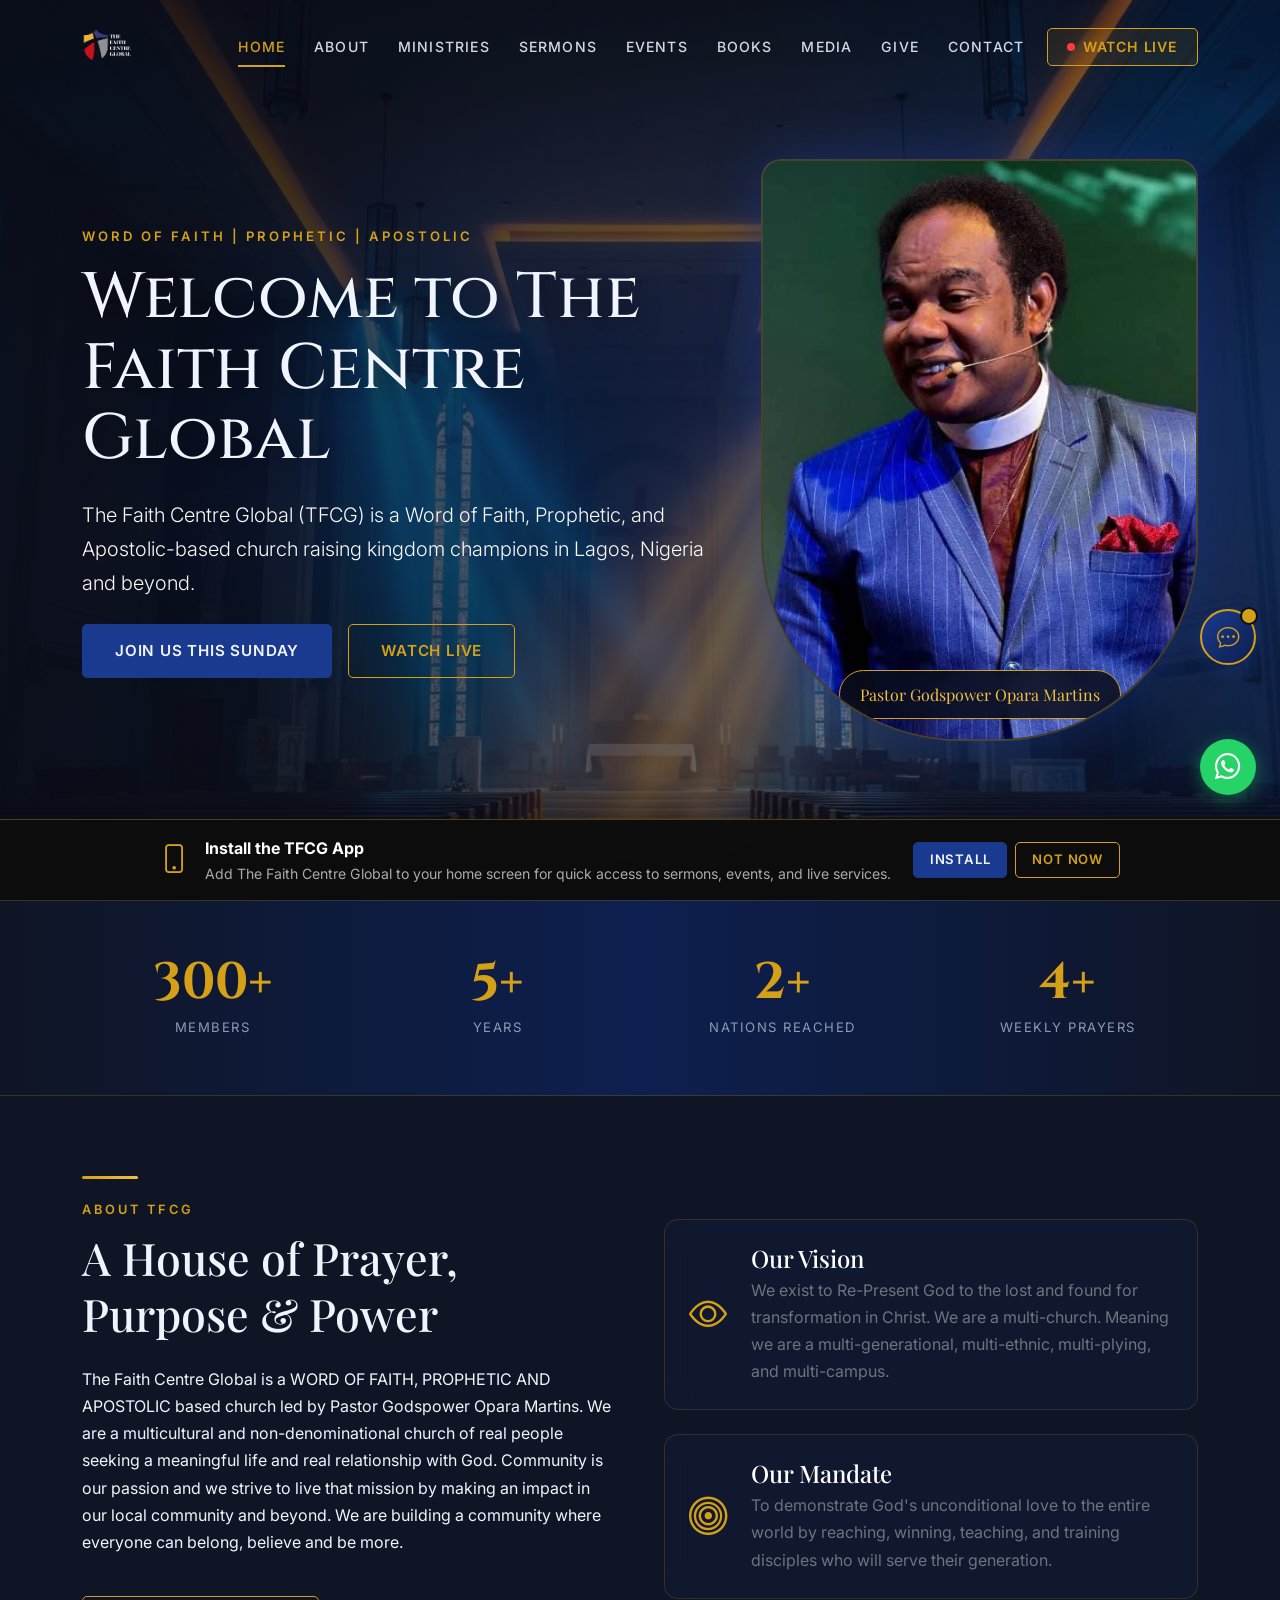
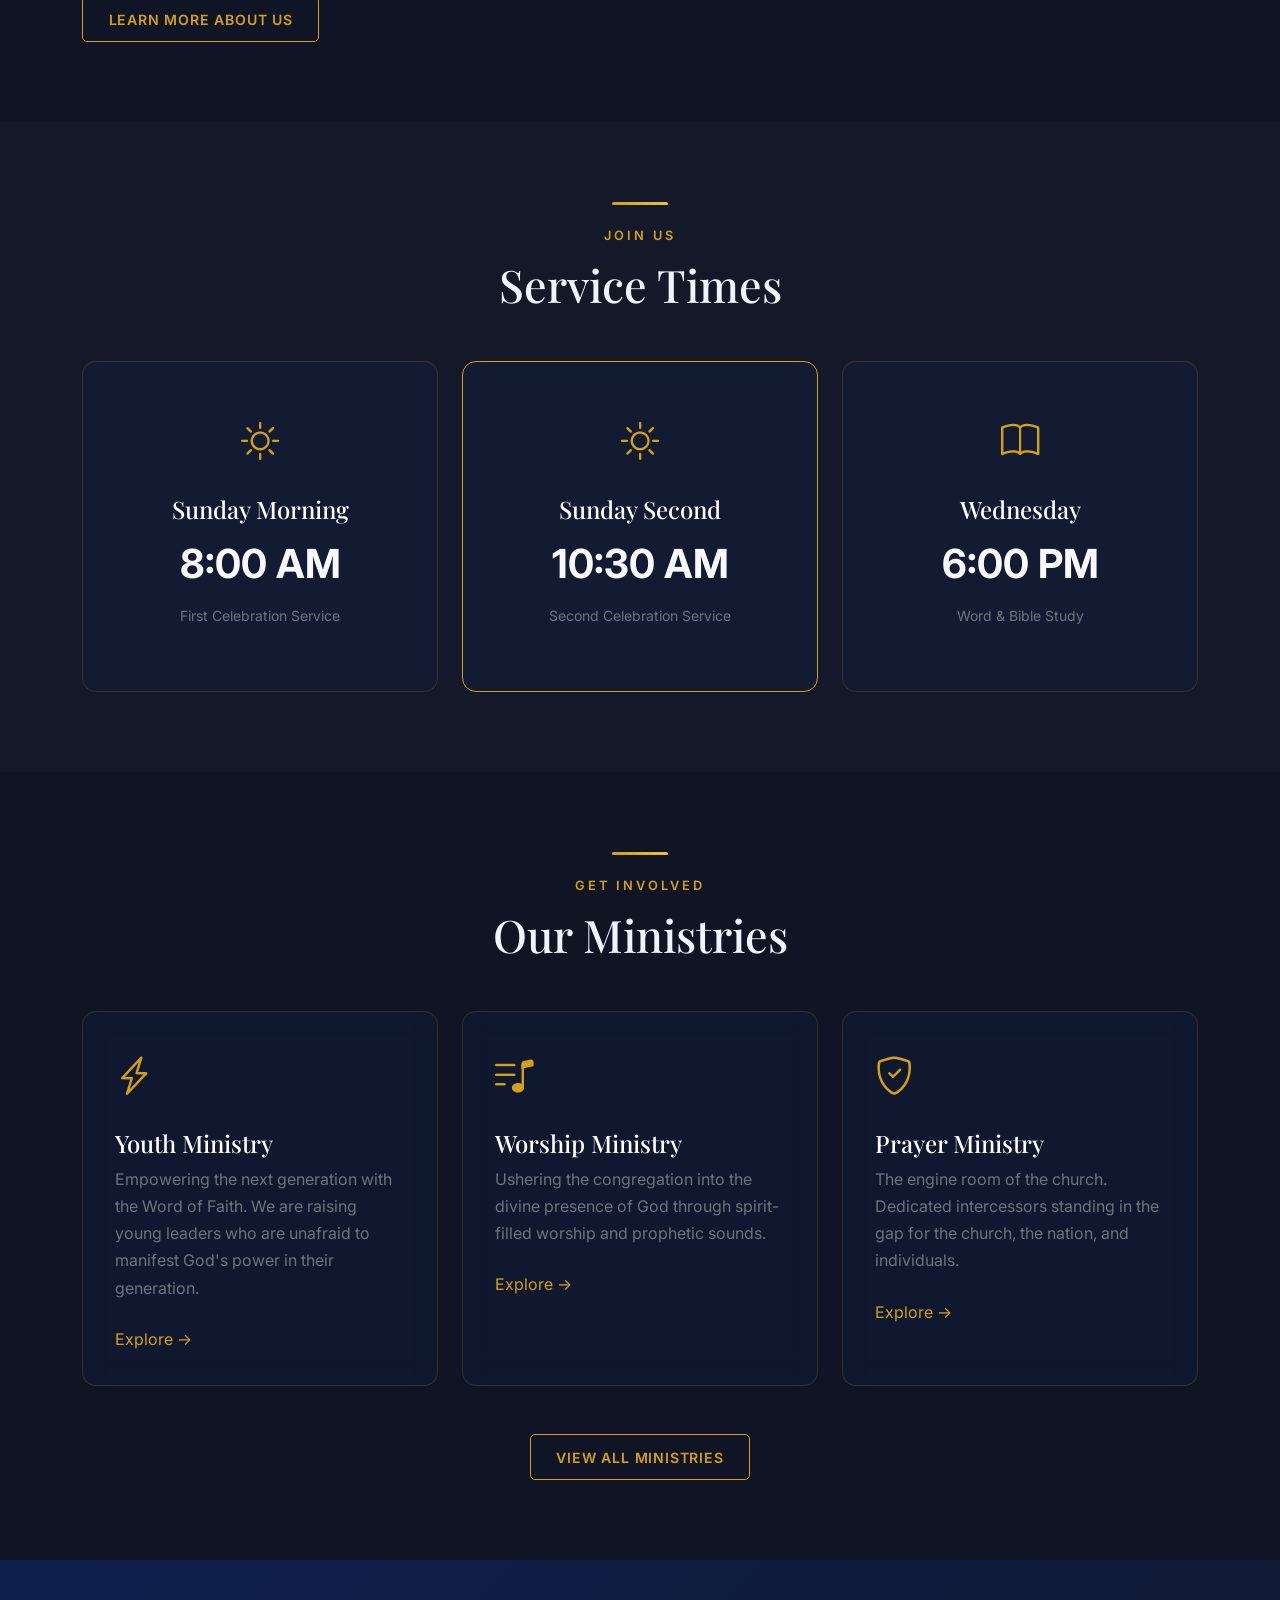
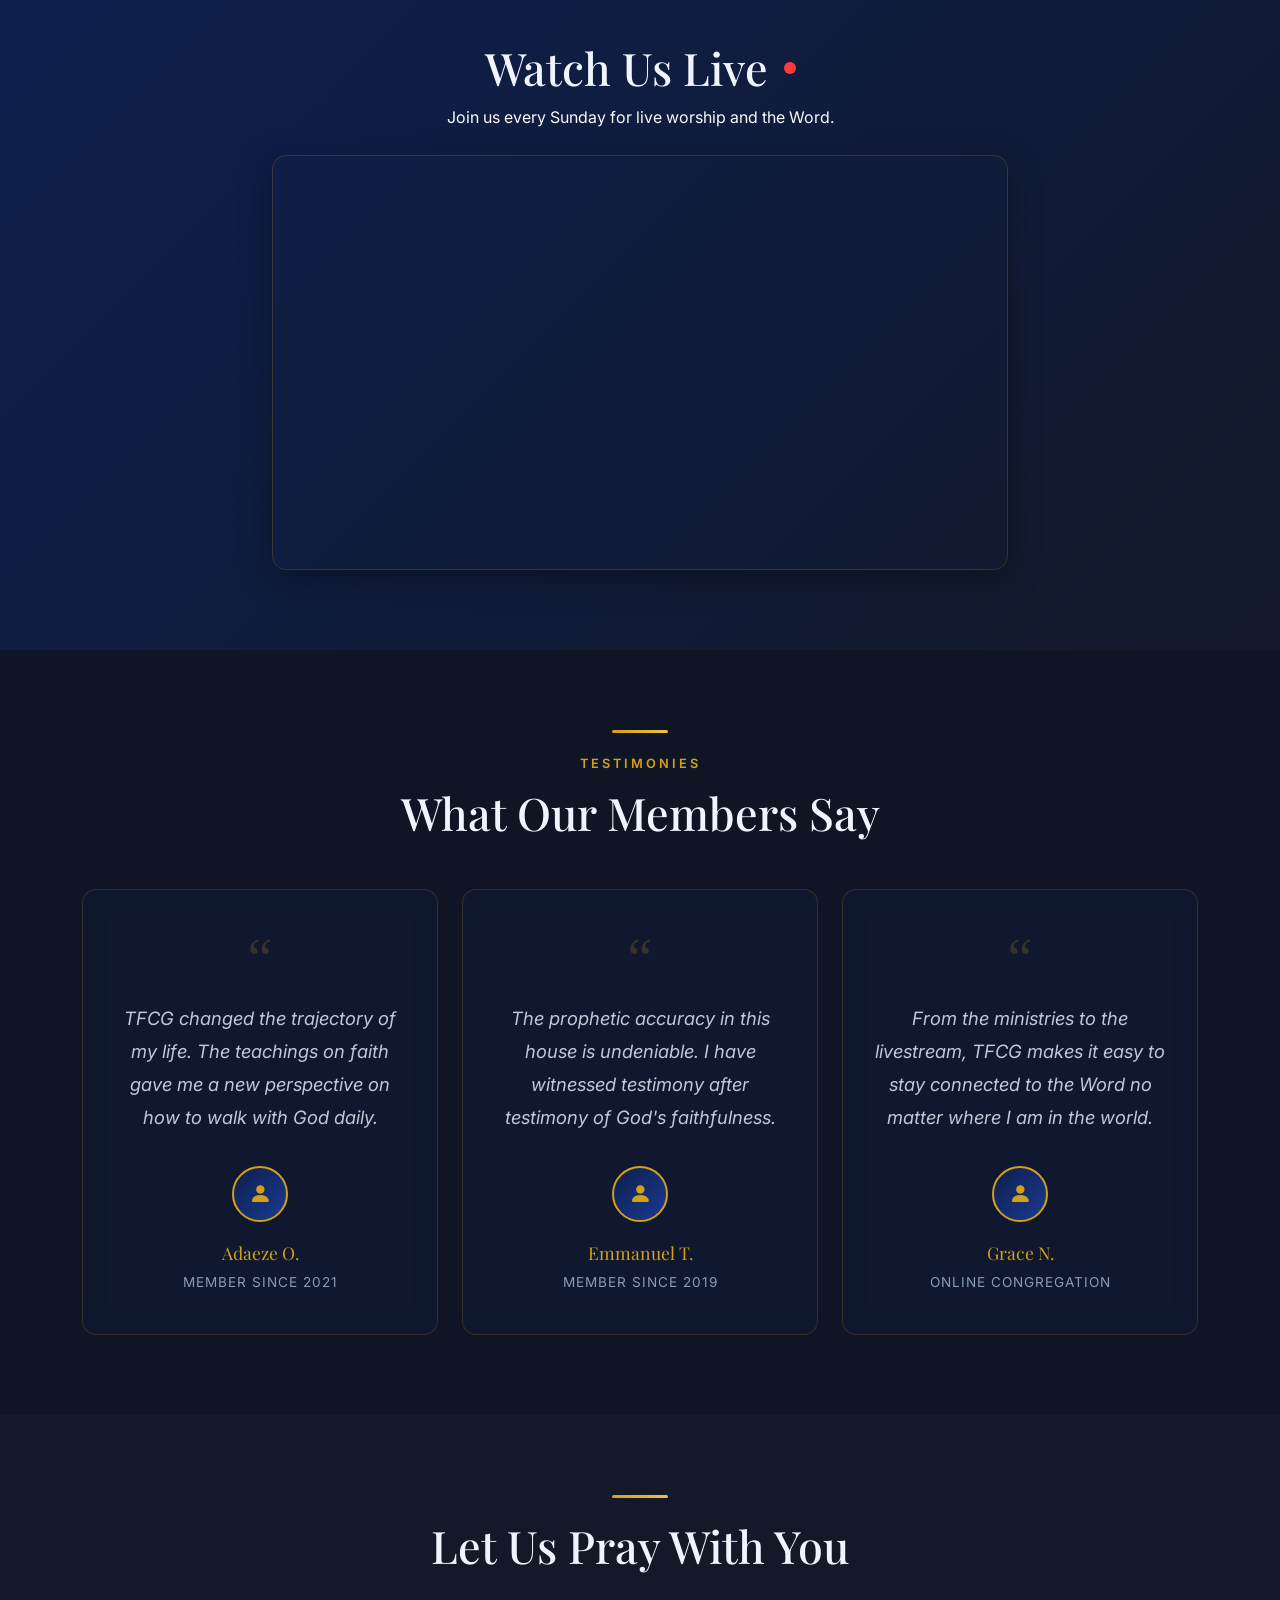
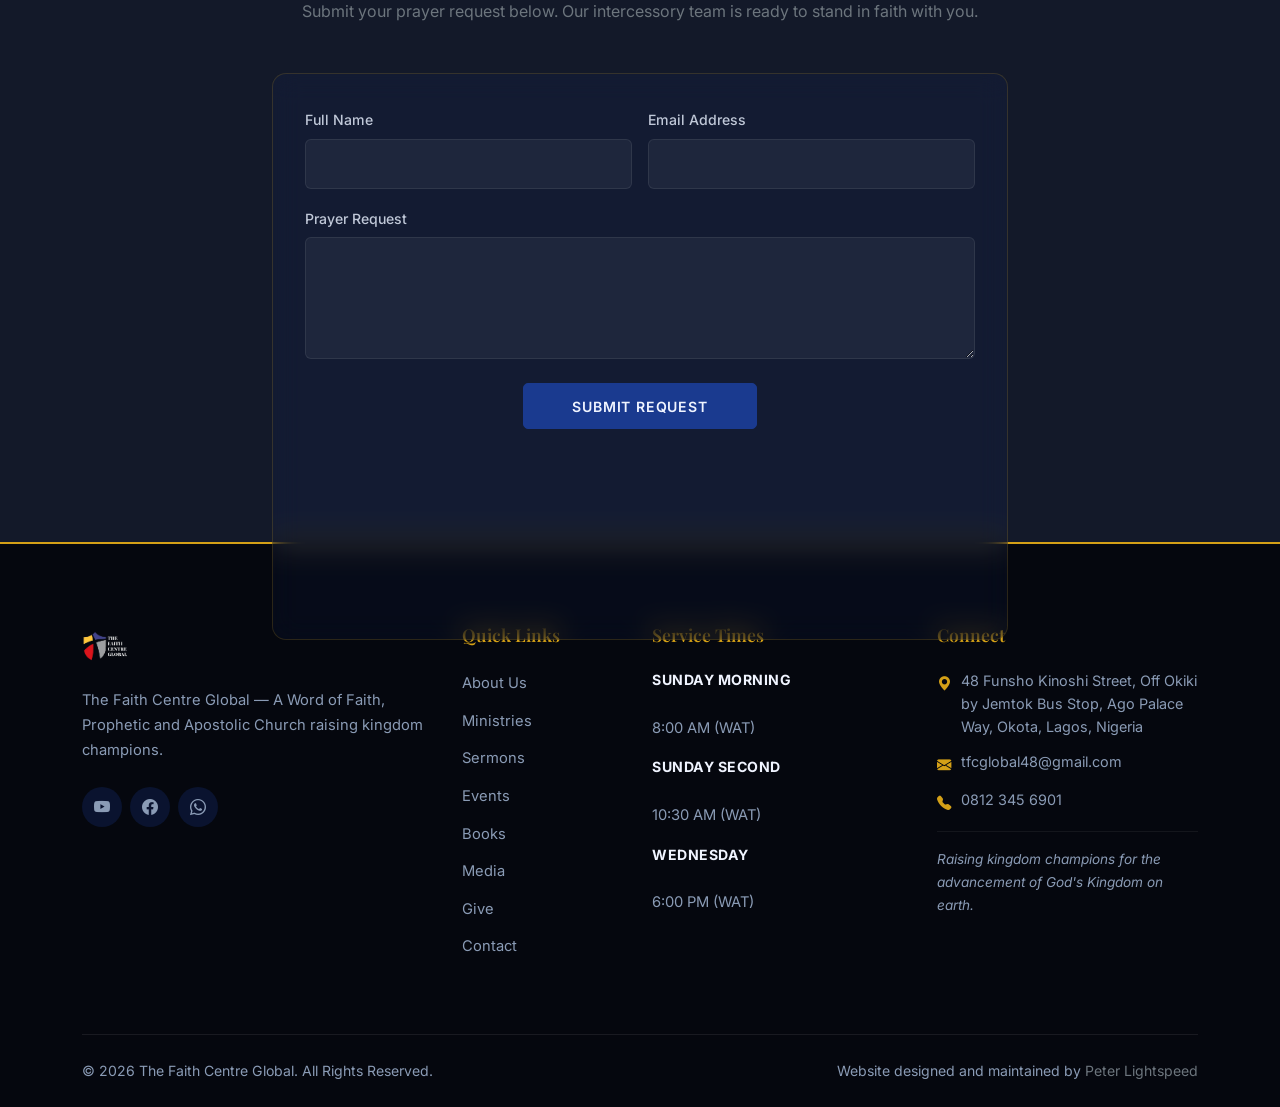
==== commit d600b88f: "Fix hero image, floating buttons, map, footer, favicon; add Media Centre page - Remove dark overlay " ====
--- a/index.html
+++ b/index.html
@@ -20,12 +20,16 @@
   <meta name="twitter:description" content="A Word of Faith, Prophetic, and Apostolic Church in Lagos, Nigeria.">
   <meta name="twitter:image" content="public/opengraph.jpg">
 
-  <link rel="icon" type="image/svg+xml" href="public/favicon.svg">
-    <link rel="icon" type="image/png" sizes="32x32" href="images/icons/favicon-32x32.png">
-    <link rel="icon" type="image/png" sizes="16x16" href="images/icons/favicon-16x16.png">
-    <link rel="shortcut icon" href="images/icons/favicon.ico">
-    <link rel="apple-touch-icon" sizes="180x180" href="images/icons/apple-touch-icon.png">
-    <link rel="manifest" href="site.webmanifest">
+  <!-- Favicons — official church logo. ?v=2 cache-busts browsers that
+       aggressively cache favicons so the corrected logo shows up without
+       requiring a hard refresh. Bump the version if you ever replace
+       these image files again. -->
+  <link rel="icon" type="image/svg+xml" href="public/favicon.svg?v=2">
+    <link rel="icon" type="image/png" sizes="32x32" href="images/icons/favicon-32x32.png?v=2">
+    <link rel="icon" type="image/png" sizes="16x16" href="images/icons/favicon-16x16.png?v=2">
+    <link rel="shortcut icon" href="images/icons/favicon.ico?v=2">
+    <link rel="apple-touch-icon" sizes="180x180" href="images/icons/apple-touch-icon.png?v=2">
+    <link rel="manifest" href="site.webmanifest?v=2">
     <meta name="theme-color" content="#0d0d0d">
   <meta name="robots" content="index, follow">
   <link rel="preconnect" href="https://fonts.googleapis.com">
@@ -47,7 +51,7 @@
     "founder": { "@type": "Person", "name": "Pastor Godspower Opara Martins" },
     "address": {
       "@type": "PostalAddress",
-      "streetAddress": "48 Funsho Kinoshi Street, Off Okiki by Jemtok, Bustop Ago Palace Way",
+      "streetAddress": "48 Funsho Kinoshi Street, Off Okiki by Jemtok Bus Stop, Ago Palace Way",
       "addressLocality": "Okota, Lagos",
       "addressCountry": "Nigeria"
     },
@@ -61,6 +65,8 @@
   </script>
 </head>
 <body class="navbar-dark">
+
+  <div id="announcement-bar" class="announcement-bar" hidden></div>
 
   <a class="visually-hidden-focusable" href="#main-content">Skip to main content</a>
 
@@ -80,6 +86,7 @@
           <li class="nav-item"><a class="nav-link" href="sermons.html">Sermons</a></li>
           <li class="nav-item"><a class="nav-link" href="events.html">Events</a></li>
           <li class="nav-item"><a class="nav-link" href="books.html">Books</a></li>
+          <li class="nav-item"><a class="nav-link" href="media.html">Media</a></li>
           <li class="nav-item"><a class="nav-link" href="giving.html">Give</a></li>
           <li class="nav-item"><a class="nav-link" href="contact.html">Contact</a></li>
           <li class="nav-item ms-lg-2 mt-3 mt-lg-0">
@@ -98,19 +105,19 @@
     <div class="container">
       <div class="row align-items-center g-5">
         <div class="col-lg-7" data-aos="fade-right">
-          <span class="hero-label">Word of Faith | Prophetic | Apostolic</span>
-          <h1 class="hero-title">Welcome to The Faith Centre Global</h1>
-          <p class="lead mb-4 fw-light text-light">The Faith Centre Global (TFCG) is a Word of Faith, Prophetic, and Apostolic-based church raising kingdom champions in Lagos, Nigeria and beyond.</p>
+          <span class="hero-label" id="hero-label">Word of Faith | Prophetic | Apostolic</span>
+          <h1 class="hero-title" id="hero-title">Welcome to The Faith Centre Global</h1>
+          <p class="lead mb-4 fw-light text-light" id="hero-subtitle">The Faith Centre Global (TFCG) is a Word of Faith, Prophetic, and Apostolic-based church raising kingdom champions in Lagos, Nigeria and beyond.</p>
           <div class="d-flex flex-wrap gap-3">
-            <a href="about.html" class="btn btn-primary btn-lg">Join Us This Sunday</a>
-            <a href="livestream.html" class="btn btn-outline-gold btn-lg">Watch Live</a>
+            <a href="about.html" id="hero-btn-primary" class="btn btn-primary btn-lg">Join Us This Sunday</a>
+            <a href="livestream.html" id="hero-btn-secondary" class="btn btn-outline-gold btn-lg">Watch Live</a>
           </div>
         </div>
         <div class="col-lg-5" data-aos="fade-left">
           <div class="pastor-placeholder-container">
             <div class="pastor-placeholder">
-              <img src="images/pastor-godspower.jpg" alt="Pastor Godspower Opara Martins ministering at The Faith Centre Global" width="620" height="620" loading="eager">
-              <div class="pastor-name-tag">Pastor Godspower Opara Martins</div>
+              <img id="hero-image" src="images/pastor-godspower.jpg" alt="Pastor Godspower Opara Martins ministering at The Faith Centre Global" width="620" height="620" loading="eager">
+              <div class="pastor-name-tag" id="hero-image-caption">Pastor Godspower Opara Martins</div>
             </div>
           </div>
         </div>
@@ -120,24 +127,7 @@
 
   <div class="stats-strip">
     <div class="container">
-      <div class="row g-4 justify-content-center">
-        <div class="col-6 col-md-3 stat-item">
-          <div class="stat-number"><span class="counter-value" data-target="300">0</span>+</div>
-          <div class="stat-label">Members</div>
-        </div>
-        <div class="col-6 col-md-3 stat-item">
-          <div class="stat-number"><span class="counter-value" data-target="5">0</span>+</div>
-          <div class="stat-label">Years</div>
-        </div>
-        <div class="col-6 col-md-3 stat-item">
-          <div class="stat-number"><span class="counter-value" data-target="2">0</span>+</div>
-          <div class="stat-label">Nations Reached</div>
-        </div>
-        <div class="col-6 col-md-3 stat-item">
-          <div class="stat-number"><span class="counter-value" data-target="4">0</span>+</div>
-          <div class="stat-label">Weekly Prayers</div>
-        </div>
-      </div>
+      <div class="row g-4 justify-content-center" id="stats-strip-list"></div>
     </div>
   </div>
 
@@ -148,30 +138,11 @@
           <div class="gold-divider"></div>
           <span class="section-label">About TFCG</span>
           <h2 class="section-title">A House of Prayer, Purpose &amp; Power</h2>
-          <p class="mb-4">The Faith Centre Global is a place where ordinary people develop extraordinary faith. We are a multicultural, non-denominational, Word of Faith, Prophetic and Apostolic based church led by Pastor Godspower Opara Martins &mdash; a community where everyone can belong, believe, and be more.</p>
+          <p class="mb-4" id="home-about-text">The Faith Centre Global is a place where ordinary people develop extraordinary faith. We are a multicultural, non-denominational, Word of Faith, Prophetic and Apostolic based church led by Pastor Godspower Opara Martins &mdash; a community where everyone can belong, believe, and be more.</p>
           <a href="about.html" class="btn btn-outline-gold mt-3">Learn More About Us</a>
         </div>
         <div class="col-lg-6">
-          <div class="row g-4">
-            <div class="col-md-12" data-aos="fade-up" data-aos-delay="100">
-              <div class="glass-card d-flex align-items-center gap-4 p-4">
-                <i class="bi bi-eye mb-0" aria-hidden="true"></i>
-                <div>
-                  <h3 class="mb-1 heading-font text-white h4">Our Vision</h3>
-                  <p class="mb-0 text-secondary">We exist to Re-Present God to the lost and found for transformation in Christ &mdash; multi-generational, multi-ethnic, multi-plying, and multi-campus.</p>
-                </div>
-              </div>
-            </div>
-            <div class="col-md-12" data-aos="fade-up" data-aos-delay="200">
-              <div class="glass-card d-flex align-items-center gap-4 p-4">
-                <i class="bi bi-bullseye mb-0" aria-hidden="true"></i>
-                <div>
-                  <h3 class="mb-1 heading-font text-white h4">Our Mandate</h3>
-                  <p class="mb-0 text-secondary">To REACH, WIN, TEACH &amp; TRAIN disciples who will serve their generation.</p>
-                </div>
-              </div>
-            </div>
-          </div>
+          <div class="row g-4" id="home-about-cards"></div>
         </div>
       </div>
     </div>
@@ -183,32 +154,7 @@
       <span class="section-label">Join Us</span>
       <h2 class="section-title">Service Times</h2>
 
-      <div class="row g-4 mt-4 justify-content-center">
-        <div class="col-lg-4 col-md-6" data-aos="fade-up" data-aos-delay="100">
-          <div class="glass-card text-center p-5">
-            <i class="bi bi-sun" aria-hidden="true"></i>
-            <h3 class="h4 heading-font text-white mt-3">Sunday Morning</h3>
-            <p class="display-6 fw-bold text-light my-3">8:00 AM</p>
-            <p class="text-secondary small">First Celebration Service</p>
-          </div>
-        </div>
-        <div class="col-lg-4 col-md-6" data-aos="fade-up" data-aos-delay="200">
-          <div class="glass-card text-center p-5 border-gold">
-            <i class="bi bi-brightness-high" aria-hidden="true"></i>
-            <h3 class="h4 heading-font text-white mt-3">Sunday Second</h3>
-            <p class="display-6 fw-bold text-light my-3">10:30 AM</p>
-            <p class="text-secondary small">Second Celebration Service</p>
-          </div>
-        </div>
-        <div class="col-lg-4 col-md-6" data-aos="fade-up" data-aos-delay="300">
-          <div class="glass-card text-center p-5">
-            <i class="bi bi-book" aria-hidden="true"></i>
-            <h3 class="h4 heading-font text-white mt-3">Wednesday</h3>
-            <p class="display-6 fw-bold text-light my-3">6:00 PM</p>
-            <p class="text-secondary small">Word &amp; Bible Study</p>
-          </div>
-        </div>
-      </div>
+      <div class="row g-4 mt-4 justify-content-center" id="service-times-list"></div>
     </div>
   </section>
 
@@ -220,32 +166,7 @@
         <h2 class="section-title">Our Ministries</h2>
       </div>
 
-      <div class="row g-4">
-        <div class="col-lg-4 col-md-6" data-aos="fade-up" data-aos-delay="100">
-          <div class="glass-card h-100">
-            <i class="bi bi-people" aria-hidden="true"></i>
-            <h3 class="text-white h4">Youth Ministry</h3>
-            <p class="text-secondary">Raising the next generation of faith champions.</p>
-            <a href="ministries.html" class="text-gold mt-2 d-inline-block">Explore &rarr;</a>
-          </div>
-        </div>
-        <div class="col-lg-4 col-md-6" data-aos="fade-up" data-aos-delay="200">
-          <div class="glass-card h-100">
-            <i class="bi bi-music-note-beamed" aria-hidden="true"></i>
-            <h3 class="text-white h4">Worship Ministry</h3>
-            <p class="text-secondary">Ushering the presence of God through music.</p>
-            <a href="ministries.html" class="text-gold mt-2 d-inline-block">Explore &rarr;</a>
-          </div>
-        </div>
-        <div class="col-lg-4 col-md-6" data-aos="fade-up" data-aos-delay="300">
-          <div class="glass-card h-100">
-            <i class="bi bi-shield-check" aria-hidden="true"></i>
-            <h3 class="text-white h4">Prayer Ministry</h3>
-            <p class="text-secondary">Intercession and spiritual warfare for the church.</p>
-            <a href="ministries.html" class="text-gold mt-2 d-inline-block">Explore &rarr;</a>
-          </div>
-        </div>
-      </div>
+      <div class="row g-4" id="home-ministries-preview"></div>
       <div class="text-center mt-5">
         <a href="ministries.html" class="btn btn-outline-gold">View All Ministries</a>
       </div>
@@ -263,8 +184,8 @@
       <div class="row justify-content-center">
         <div class="col-lg-8">
           <div class="ratio ratio-16x9 iframe-card">
-            <!-- TODO: Replace with a specific YouTube video ID for more reliable embedding -->
-            <iframe src="https://www.youtube.com/embed/live_stream?channel=TfcglobalTV&autoplay=0" title="The Faith Centre Global live stream" allowfullscreen loading="lazy"></iframe>
+            <!-- Embed source is set by js/render.js from config/livestream.json -->
+            <iframe id="home-livestream-iframe" src="https://www.youtube.com/embed/live_stream?channel=TfcglobalTV&autoplay=0" title="The Faith Centre Global live stream" allowfullscreen loading="lazy"></iframe>
           </div>
         </div>
       </div>
@@ -278,35 +199,7 @@
         <span class="section-label">Testimonies</span>
         <h2 class="section-title">What Our Members Say</h2>
       </div>
-      <div class="row g-4">
-        <div class="col-lg-4" data-aos="fade-up" data-aos-delay="100">
-          <div class="glass-card testimonial-card">
-            <div class="quote-icon" aria-hidden="true">&ldquo;</div>
-            <p class="testimonial-text">TFCG changed the trajectory of my life. The teachings on faith gave me a new perspective on how to walk with God daily.</p>
-            <div class="testimonial-avatar" aria-hidden="true"><i class="bi bi-person-fill"></i></div>
-            <div class="testimonial-author">Adaeze O.</div>
-            <div class="testimonial-title">Member since 2021</div>
-          </div>
-        </div>
-        <div class="col-lg-4" data-aos="fade-up" data-aos-delay="200">
-          <div class="glass-card testimonial-card">
-            <div class="quote-icon" aria-hidden="true">&ldquo;</div>
-            <p class="testimonial-text">The prophetic accuracy in this house is undeniable. I have witnessed testimony after testimony of God's faithfulness.</p>
-            <div class="testimonial-avatar" aria-hidden="true"><i class="bi bi-person-fill"></i></div>
-            <div class="testimonial-author">Emmanuel T.</div>
-            <div class="testimonial-title">Member since 2019</div>
-          </div>
-        </div>
-        <div class="col-lg-4" data-aos="fade-up" data-aos-delay="300">
-          <div class="glass-card testimonial-card">
-            <div class="quote-icon" aria-hidden="true">&ldquo;</div>
-            <p class="testimonial-text">From the ministries to the livestream, TFCG makes it easy to stay connected to the Word no matter where I am in the world.</p>
-            <div class="testimonial-avatar" aria-hidden="true"><i class="bi bi-person-fill"></i></div>
-            <div class="testimonial-author">Grace N.</div>
-            <div class="testimonial-title">Online Congregation</div>
-          </div>
-        </div>
-      </div>
+      <div class="row g-4" id="testimonials-list"></div>
     </div>
   </section>
 
@@ -352,10 +245,10 @@
       <div class="row g-4 footer-main">
         <div class="col-lg-4 col-md-6">
           <a href="index.html" class="d-inline-block mb-3">
-            <img src="images/tfcg_logo.png" alt="The Faith Centre Global logo" class="footer-logo">
+            <img src="images/tfcg_logo.png" alt="The Faith Centre Global logo" class="footer-logo" width="48" height="48" loading="lazy">
           </a>
-          <p class="footer-tagline">The Faith Centre Global — A Word of Faith, Prophetic and Apostolic Church raising kingdom champions.</p>
-          <div class="footer-social">
+          <p class="footer-tagline" id="footer-tagline">The Faith Centre Global — A Word of Faith, Prophetic and Apostolic Church raising kingdom champions.</p>
+          <div class="footer-social" id="footer-social">
             <a href="https://www.youtube.com/@TfcglobalTV" target="_blank" rel="noopener noreferrer" aria-label="TFCG on YouTube"><i class="bi bi-youtube" aria-hidden="true"></i></a>
             <a href="https://web.facebook.com/profile.php?id=61572908337081" target="_blank" rel="noopener noreferrer" aria-label="TFCG on Facebook"><i class="bi bi-facebook" aria-hidden="true"></i></a>
             <a href="https://wa.me/2348123456901" target="_blank" rel="noopener noreferrer" aria-label="Contact TFCG on WhatsApp"><i class="bi bi-whatsapp" aria-hidden="true"></i></a>
@@ -369,14 +262,14 @@
             <li><a href="sermons.html">Sermons</a></li>
             <li><a href="events.html">Events</a></li>
             <li><a href="books.html">Books</a></li>
+            <li><a href="media.html">Media</a></li>
             <li><a href="giving.html">Give</a></li>
             <li><a href="contact.html">Contact</a></li>
           </ul>
         </div>
         <div class="col-lg-3 col-md-6">
           <h2 class="footer-heading h5">Service Times</h2>
-          <!-- TODO: Update service times here if the schedule changes -->
-          <ul class="footer-service-times">
+          <ul class="footer-service-times" id="footer-service-times">
             <li><strong>Sunday Morning</strong><br>8:00 AM (WAT)</li>
             <li><strong>Sunday Second</strong><br>10:30 AM (WAT)</li>
             <li><strong>Wednesday Bible Study</strong><br>6:00 PM (WAT)</li>
@@ -384,22 +277,22 @@
         </div>
         <div class="col-lg-3 col-md-6">
           <h2 class="footer-heading h5">Connect</h2>
-          <address class="footer-address">
-            <p><i class="bi bi-geo-alt-fill" aria-hidden="true"></i> 48 Funsho Kinoshi Street, Off Okiki by Jemtok, Bustop Ago Palace Way, Okota Lagos, Nigeria</p>
+          <address class="footer-address" id="footer-address">
+            <p><i class="bi bi-geo-alt-fill" aria-hidden="true"></i> 48 Funsho Kinoshi Street, Off Okiki by Jemtok Bus Stop, Ago Palace Way, Okota, Lagos, Nigeria</p>
             <p><i class="bi bi-envelope-fill" aria-hidden="true"></i> <a href="mailto:tfcglobal48@gmail.com">tfcglobal48@gmail.com</a></p>
             <p><i class="bi bi-telephone-fill" aria-hidden="true"></i> <a href="tel:+2348123456901">0812 345 6901</a></p>
           </address>
-          <p class="footer-ministry-statement">Raising kingdom champions for the advancement of God's Kingdom on earth.</p>
+          <p class="footer-ministry-statement" id="footer-ministry-statement">Raising kingdom champions for the advancement of God's Kingdom on earth.</p>
         </div>
       </div>
       <div class="footer-bottom">
-        <p class="mb-0">&copy; 2026 The Faith Centre Global. All Rights Reserved.</p>
-        <p class="footer-credit mb-0">Designed by <span class="text-secondary">peterlightspeed</span></p>
+        <p class="mb-0" id="footer-copyright">&copy; 2026 The Faith Centre Global. All Rights Reserved.</p>
+        <p class="footer-credit mb-0">Website designed and maintained by <a href="https://peterlightspeed.github.io/portfolio" id="footer-credit-name" class="text-secondary footer-credit-link" target="_blank" rel="noopener noreferrer">Peter Lightspeed</a></p>
       </div>
     </div>
   </footer>
 
-  <a href="https://wa.me/2348123456901" target="_blank" rel="noopener noreferrer" class="whatsapp-float" title="Chat on WhatsApp" aria-label="Chat with us on WhatsApp">
+  <a href="https://wa.me/2348123456901" data-whatsapp-link target="_blank" rel="noopener noreferrer" class="whatsapp-float" title="Chat on WhatsApp" aria-label="Chat with us on WhatsApp">
     <i class="bi bi-whatsapp" aria-hidden="true"></i>
   </a>
 
@@ -409,7 +302,10 @@
 
   <script src="https://cdn.jsdelivr.net/npm/bootstrap@5.3.3/dist/js/bootstrap.bundle.min.js"></script>
   <script src="https://cdn.jsdelivr.net/npm/aos@2.3.4/dist/aos.js"></script>
+  <script src="js/content-loader.js"></script>
+  <script src="js/render.js"></script>
   <script src="js/script.js"></script>
+  <script src="js/pwa.js"></script>
   <script src="js/assistant.js" defer></script>
 </body>
 </html>
--- a/css/style.css
+++ b/css/style.css
@@ -30,6 +30,19 @@
   --transition-slow: 0.5s ease;
   --shadow-card: 0 8px 32px rgba(0, 0, 0, 0.35);
   --shadow-hover: 0 16px 48px rgba(26, 58, 143, 0.3);
+
+  /* Floating action buttons (WhatsApp, Back-to-Top, Assistant) share this
+     stack so their spacing stays consistent and non-overlapping on every
+     screen size. --install-banner-height is set by js/pwa.js while the
+     install banner is visible, so the whole stack shifts up automatically
+     instead of being covered by it. */
+  --float-right: 24px;
+  --float-base: 24px;
+  --float-gap: 14px;
+  --wa-size: 56px;
+  --scroll-size: 46px;
+  --assistant-size: 56px;
+  --install-banner-height: 0px;
 }
 
 /* ============================================================
@@ -456,14 +469,11 @@
   height: 100%;
   object-fit: cover;
   object-position: top center;
-  mix-blend-mode: luminosity;
-  opacity: 0.85;
-  transition: opacity var(--transition-slow);
+  transition: transform var(--transition-slow);
 }
 
 .pastor-placeholder:hover img {
-  opacity: 1;
-  mix-blend-mode: normal;
+  transform: scale(1.035);
 }
 
 .pastor-name-tag {
@@ -1071,11 +1081,18 @@
   letter-spacing: 3px;
 }
 
-.map-placeholder {
+.map-embed-wrap {
   background-color: rgba(255, 255, 255, 0.03);
   border: 1px solid rgba(255, 255, 255, 0.08);
-  border-radius: var(--radius-lg);
+  border-radius: var(--radius-card);
   overflow: hidden;
+  filter: grayscale(0.15) contrast(1.05);
+}
+
+.map-embed-wrap iframe {
+  width: 100%;
+  height: 100%;
+  border: 0;
 }
 
 .tfcg-modal {
@@ -1307,10 +1324,10 @@
    ============================================================ */
 .whatsapp-float {
   position: fixed;
-  bottom: 28px;
-  right: 28px;
-  width: 58px;
-  height: 58px;
+  bottom: calc(var(--float-base) + env(safe-area-inset-bottom, 0px) + var(--install-banner-height));
+  right: calc(var(--float-right) + env(safe-area-inset-right, 0px));
+  width: var(--wa-size);
+  height: var(--wa-size);
   background-color: #25d366;
   color: white;
   border-radius: 50%;
@@ -1331,10 +1348,10 @@
 
 .scroll-top-btn {
   position: fixed;
-  bottom: 98px;
-  right: 28px;
-  width: 44px;
-  height: 44px;
+  bottom: calc(var(--float-base) + var(--wa-size) + var(--float-gap) + env(safe-area-inset-bottom, 0px) + var(--install-banner-height));
+  right: calc(var(--float-right) + env(safe-area-inset-right, 0px));
+  width: var(--scroll-size);
+  height: var(--scroll-size);
   background-color: var(--tfcg-blue);
   color: white;
   border: none;
@@ -1344,7 +1361,7 @@
   justify-content: center;
   font-size: 1.1rem;
   box-shadow: 0 4px 12px rgba(0, 0, 0, 0.35);
-  z-index: 900;
+  z-index: 899;
   opacity: 0;
   visibility: hidden;
   transition: all var(--transition-base);
@@ -1366,10 +1383,10 @@
    ============================================================ */
 .assistant-toggle {
   position: fixed;
-  bottom: 170px;
-  right: 28px;
-  width: 58px;
-  height: 58px;
+  bottom: calc(var(--float-base) + var(--wa-size) + var(--float-gap) + var(--scroll-size) + var(--float-gap) + env(safe-area-inset-bottom, 0px) + var(--install-banner-height));
+  right: calc(var(--float-right) + env(safe-area-inset-right, 0px));
+  width: var(--assistant-size);
+  height: var(--assistant-size);
   background: linear-gradient(135deg, var(--tfcg-blue), var(--tfcg-blue-dark));
   border: 2px solid var(--tfcg-gold);
   border-radius: 50%;
@@ -1411,8 +1428,8 @@
 
 .assistant-panel {
   position: fixed;
-  bottom: 170px;
-  right: 28px;
+  bottom: calc(var(--float-base) + var(--wa-size) + var(--float-gap) + var(--scroll-size) + var(--float-gap) + env(safe-area-inset-bottom, 0px) + var(--install-banner-height));
+  right: calc(var(--float-right) + env(safe-area-inset-right, 0px));
   width: 350px;
   max-width: calc(100vw - 40px);
   background: rgba(10, 13, 26, 0.97);
@@ -1935,17 +1952,12 @@
   }
 
   .assistant-panel {
-    bottom: 100px;
     right: 12px;
     left: 12px;
     width: auto;
     max-width: none;
   }
 
-  .assistant-toggle {
-    bottom: 100px;
-  }
-
   .footer-bottom {
     text-align: center;
   }
@@ -1956,6 +1968,15 @@
 }
 
 @media (max-width: 575.98px) {
+  :root {
+    --float-right: 14px;
+    --float-base: 16px;
+    --float-gap: 10px;
+    --wa-size: 50px;
+    --scroll-size: 40px;
+    --assistant-size: 50px;
+  }
+
   .hero-title {
     font-size: 2rem;
   }
@@ -2016,3 +2037,407 @@
     color: black;
   }
 }
+
+/* ============================================================
+   TFCG CMS Additions — announcement bar, install banner,
+   FAQ accordion, gallery, leadership/staff, install guide tabs
+   ============================================================ */
+
+.announcement-bar {
+  background: linear-gradient(90deg, rgba(212, 160, 23, 0.16), rgba(212, 160, 23, 0.08));
+  border-bottom: 1px solid rgba(212, 160, 23, 0.3);
+  color: #f5e6c4;
+  font-size: 0.92rem;
+  padding: 0.6rem 1rem;
+  position: relative;
+  z-index: 1020;
+}
+
+.announcement-link {
+  color: var(--tfcg-gold, #d4a017);
+  font-weight: 600;
+  text-decoration: none;
+  white-space: nowrap;
+}
+
+.announcement-link:hover {
+  text-decoration: underline;
+}
+
+.announcement-close {
+  background: none;
+  border: none;
+  color: inherit;
+  opacity: 0.7;
+  padding: 0.25rem;
+  line-height: 1;
+}
+
+.announcement-close:hover {
+  opacity: 1;
+}
+
+.install-banner {
+  position: fixed;
+  left: 0;
+  right: 0;
+  bottom: 0;
+  /* Deliberately below Bootstrap's modal stack (backdrop 1050, modal
+     1055) so an open lightbox/video/install-guide modal always renders
+     on top of this banner instead of being partially covered by it. */
+  z-index: 1040;
+  background: rgba(13, 13, 13, 0.97);
+  border-top: 1px solid rgba(212, 160, 23, 0.35);
+  backdrop-filter: blur(10px);
+  padding: 0.9rem 1rem;
+  animation: install-banner-rise 0.4s ease;
+  transition: opacity 0.2s ease, visibility 0.2s ease;
+}
+
+.install-banner.tfcg-hidden-for-modal {
+  opacity: 0;
+  visibility: hidden;
+  pointer-events: none;
+}
+
+@keyframes install-banner-rise {
+  from { transform: translateY(100%); opacity: 0; }
+  to { transform: translateY(0); opacity: 1; }
+}
+
+.install-banner-inner {
+  max-width: 960px;
+  margin: 0 auto;
+  display: flex;
+  align-items: center;
+  gap: 1rem;
+  flex-wrap: wrap;
+}
+
+.install-banner-icon {
+  font-size: 1.8rem;
+  color: var(--tfcg-gold, #d4a017);
+}
+
+.install-banner-text {
+  display: flex;
+  flex-direction: column;
+  flex: 1 1 240px;
+}
+
+.install-banner-text strong {
+  color: #fff;
+}
+
+.install-banner-text span {
+  color: rgba(255, 255, 255, 0.65);
+  font-size: 0.88rem;
+}
+
+.install-banner-actions {
+  display: flex;
+  gap: 0.5rem;
+  flex-shrink: 0;
+}
+
+.install-guide-tabs .nav-link {
+  color: rgba(255, 255, 255, 0.6);
+  border: none;
+  border-bottom: 2px solid transparent;
+}
+
+.install-guide-tabs .nav-link.active {
+  color: var(--tfcg-gold, #d4a017);
+  background: transparent;
+  border-bottom-color: var(--tfcg-gold, #d4a017);
+}
+
+.accordion-item {
+  background: rgba(255, 255, 255, 0.03);
+  border: 1px solid rgba(255, 255, 255, 0.08);
+  margin-bottom: 0.75rem;
+  border-radius: 10px;
+  overflow: hidden;
+}
+
+.accordion-button {
+  background: transparent;
+  color: #fff;
+  font-weight: 600;
+}
+
+.accordion-button:not(.collapsed) {
+  background: rgba(212, 160, 23, 0.08);
+  color: var(--tfcg-gold, #d4a017);
+  box-shadow: none;
+}
+
+.accordion-button:focus {
+  box-shadow: none;
+  border-color: rgba(212, 160, 23, 0.3);
+}
+
+.accordion-body {
+  background: transparent;
+}
+
+.form-not-configured-notice {
+  background: rgba(212, 160, 23, 0.1);
+  border: 1px solid rgba(212, 160, 23, 0.3);
+  color: #f5e6c4;
+}
+
+@media (max-width: 575.98px) {
+  .install-banner-actions {
+    width: 100%;
+  }
+  .install-banner-actions .btn {
+    flex: 1;
+  }
+}
+
+/* ============================================================
+   MEDIA CENTRE PAGE — tabs, photo/video/update cards, lightbox
+   ============================================================ */
+
+.media-tabs {
+  border-bottom: none;
+  gap: 0.75rem;
+  flex-wrap: wrap;
+}
+
+.media-tabs .nav-link {
+  background: rgba(255, 255, 255, 0.03);
+  border: 1px solid rgba(255, 255, 255, 0.1);
+  color: var(--tfcg-gray);
+  border-radius: var(--radius-pill);
+  padding: 0.65rem 1.5rem;
+  font-family: var(--font-heading);
+  font-size: 0.95rem;
+  letter-spacing: 0.5px;
+  transition: all var(--transition-base);
+}
+
+.media-tabs .nav-link i {
+  margin-right: 0.4rem;
+}
+
+.media-tabs .nav-link:hover {
+  color: var(--tfcg-gold);
+  border-color: rgba(212, 160, 23, 0.35);
+}
+
+.media-tabs .nav-link.active {
+  background: linear-gradient(135deg, var(--tfcg-blue), var(--tfcg-blue-dark));
+  border-color: var(--tfcg-gold);
+  color: var(--tfcg-gold);
+  box-shadow: 0 4px 16px rgba(26, 58, 143, 0.4);
+}
+
+.media-grid {
+  min-height: 120px;
+}
+
+/* --- Photo cards --- */
+.media-photo-card {
+  position: relative;
+  border-radius: var(--radius-card);
+  overflow: hidden;
+  cursor: pointer;
+  aspect-ratio: 4 / 3;
+  background: rgba(255, 255, 255, 0.03);
+  border: 1px solid rgba(255, 255, 255, 0.08);
+  transition: all var(--transition-base);
+}
+
+.media-photo-card:hover {
+  transform: translateY(-4px);
+  border-color: rgba(212, 160, 23, 0.4);
+  box-shadow: var(--shadow-hover);
+}
+
+.media-photo-card img {
+  width: 100%;
+  height: 100%;
+  object-fit: cover;
+  transition: transform 0.5s ease;
+}
+
+.media-photo-card:hover img {
+  transform: scale(1.08);
+}
+
+.media-photo-card .media-card-overlay {
+  position: absolute;
+  inset: 0;
+  background: linear-gradient(0deg, rgba(5, 7, 14, 0.92) 0%, rgba(5, 7, 14, 0.1) 55%, transparent 100%);
+  display: flex;
+  flex-direction: column;
+  justify-content: flex-end;
+  padding: 1rem;
+  opacity: 0;
+  transition: opacity var(--transition-base);
+}
+
+.media-photo-card:hover .media-card-overlay,
+.media-photo-card:focus-visible .media-card-overlay {
+  opacity: 1;
+}
+
+.media-photo-card .media-card-title {
+  color: #fff;
+  font-family: var(--font-heading);
+  font-size: 1rem;
+  margin-bottom: 0.15rem;
+}
+
+.media-photo-card .media-card-date {
+  color: var(--tfcg-gold);
+  font-size: 0.78rem;
+  text-transform: uppercase;
+  letter-spacing: 1px;
+}
+
+.media-category-pill {
+  position: absolute;
+  top: 12px;
+  left: 12px;
+  background: var(--tfcg-blue);
+  color: #fff;
+  font-size: 0.7rem;
+  font-weight: 600;
+  letter-spacing: 1px;
+  text-transform: uppercase;
+  padding: 0.25rem 0.65rem;
+  border-radius: var(--radius-pill);
+  z-index: 2;
+}
+
+.media-photo-card:focus-visible,
+.media-video-card:focus-visible {
+  outline: 2px solid var(--tfcg-gold);
+  outline-offset: 3px;
+}
+
+/* --- Video cards (reuse sermon-card look) --- */
+.media-video-card {
+  cursor: pointer;
+}
+
+.media-video-card .sermon-card-thumb img {
+  width: 100%;
+  height: 100%;
+  object-fit: cover;
+  position: absolute;
+  inset: 0;
+}
+
+/* --- Update / News cards --- */
+.media-update-card {
+  background: rgba(26, 58, 143, 0.06);
+  border: 1px solid rgba(255, 255, 255, 0.08);
+  border-radius: var(--radius-card);
+  overflow: hidden;
+  height: 100%;
+  display: flex;
+  flex-direction: column;
+  transition: all var(--transition-base);
+}
+
+.media-update-card:hover {
+  transform: translateY(-4px);
+  border-color: rgba(212, 160, 23, 0.35);
+  box-shadow: var(--shadow-hover);
+}
+
+.media-update-card .update-cover {
+  aspect-ratio: 16 / 9;
+  overflow: hidden;
+}
+
+.media-update-card .update-cover img {
+  width: 100%;
+  height: 100%;
+  object-fit: cover;
+}
+
+.media-update-card .update-body {
+  padding: 1.5rem;
+  flex-grow: 1;
+  display: flex;
+  flex-direction: column;
+}
+
+.media-update-card .update-date {
+  color: var(--tfcg-gold);
+  font-size: 0.78rem;
+  text-transform: uppercase;
+  letter-spacing: 1px;
+  margin-bottom: 0.5rem;
+}
+
+.media-update-card .update-summary {
+  color: var(--tfcg-gray);
+  flex-grow: 1;
+}
+
+.update-full-content p {
+  color: var(--tfcg-silver);
+  line-height: 1.8;
+}
+
+/* --- Lightbox --- */
+.lightbox-image-wrap {
+  position: relative;
+  background: #000;
+  display: flex;
+  align-items: center;
+  justify-content: center;
+  max-height: 70vh;
+  overflow: hidden;
+}
+
+.lightbox-image-wrap img {
+  max-width: 100%;
+  max-height: 70vh;
+  object-fit: contain;
+}
+
+.lightbox-nav {
+  position: absolute;
+  top: 50%;
+  transform: translateY(-50%);
+  background: rgba(0, 0, 0, 0.5);
+  border: 1px solid rgba(212, 160, 23, 0.4);
+  color: #fff;
+  width: 44px;
+  height: 44px;
+  border-radius: 50%;
+  display: flex;
+  align-items: center;
+  justify-content: center;
+  font-size: 1.2rem;
+  z-index: 3;
+  transition: all var(--transition-base);
+}
+
+.lightbox-nav:hover {
+  background: var(--tfcg-gold);
+  color: #05070e;
+}
+
+.lightbox-prev { left: 16px; }
+.lightbox-next { right: 16px; }
+
+@media (max-width: 575.98px) {
+  .media-tabs .nav-link {
+    padding: 0.55rem 1rem;
+    font-size: 0.85rem;
+  }
+
+  .lightbox-nav {
+    width: 36px;
+    height: 36px;
+    font-size: 1rem;
+  }
+}
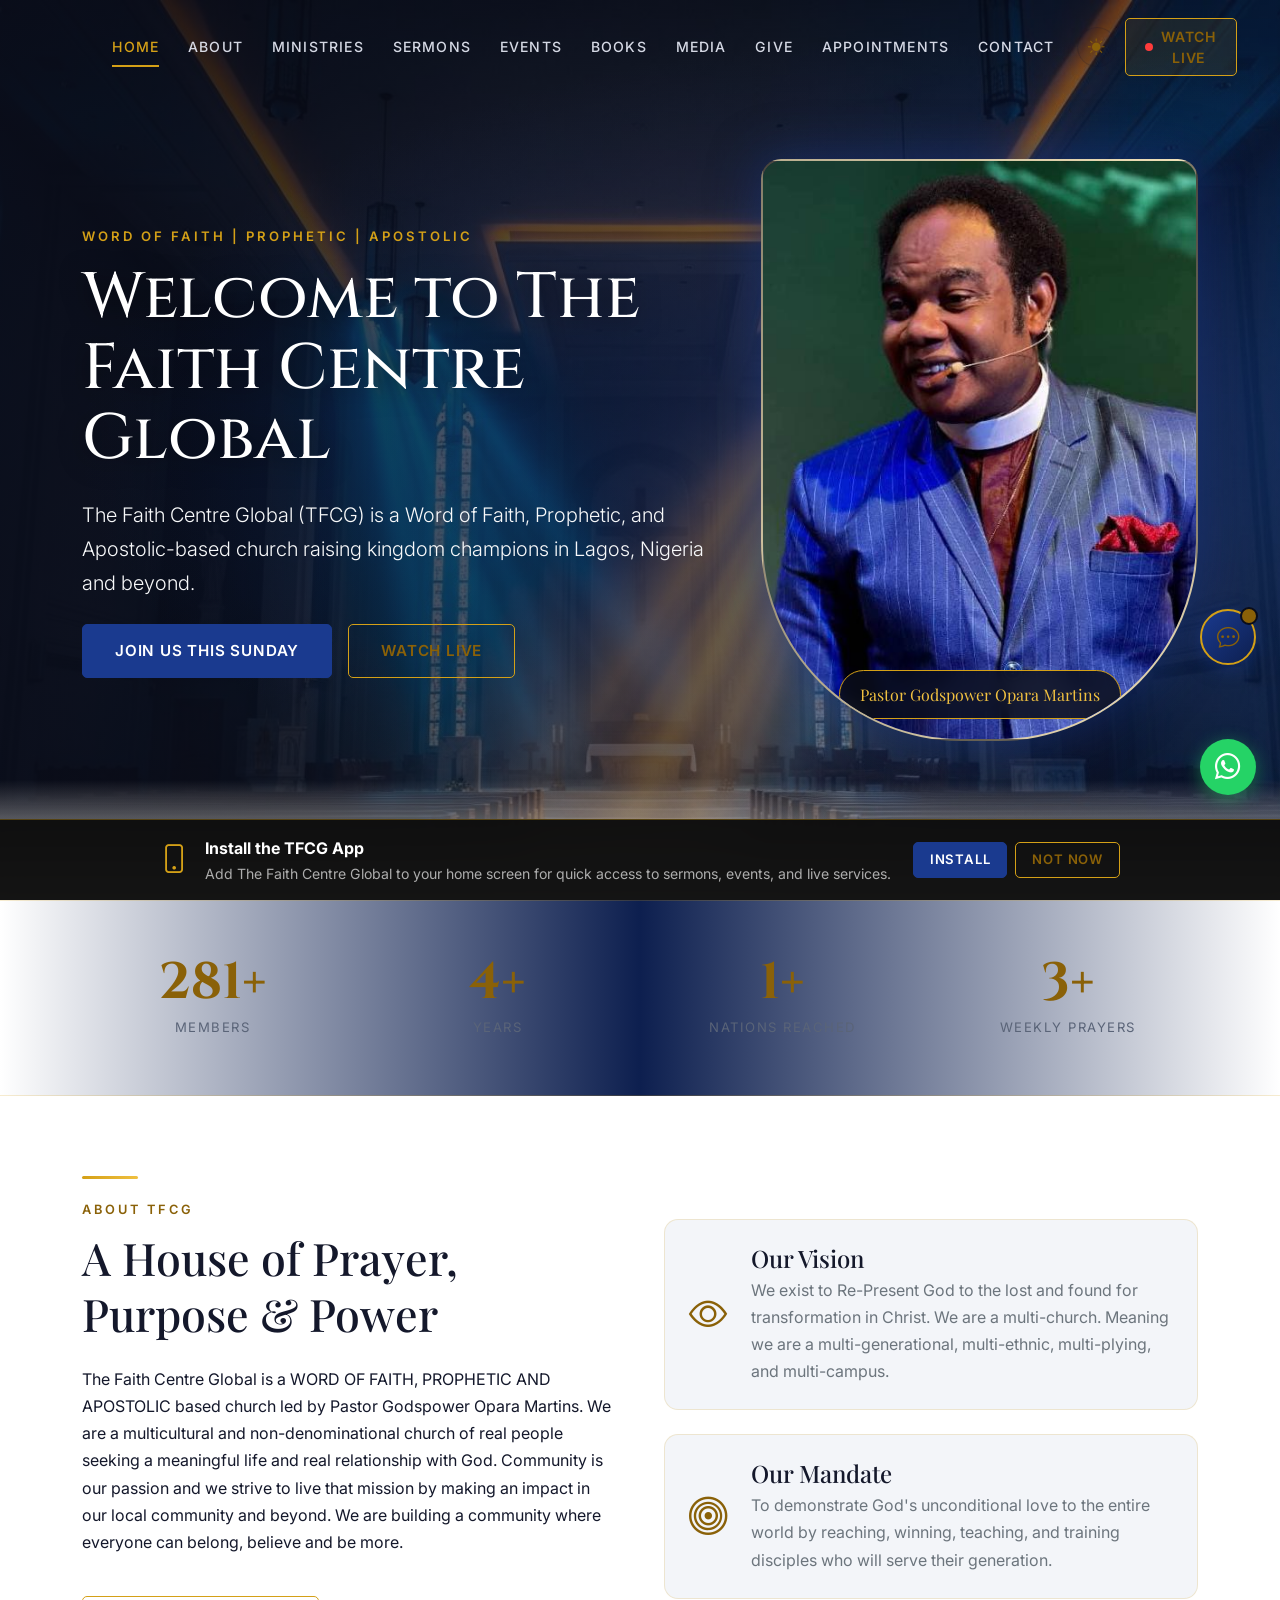
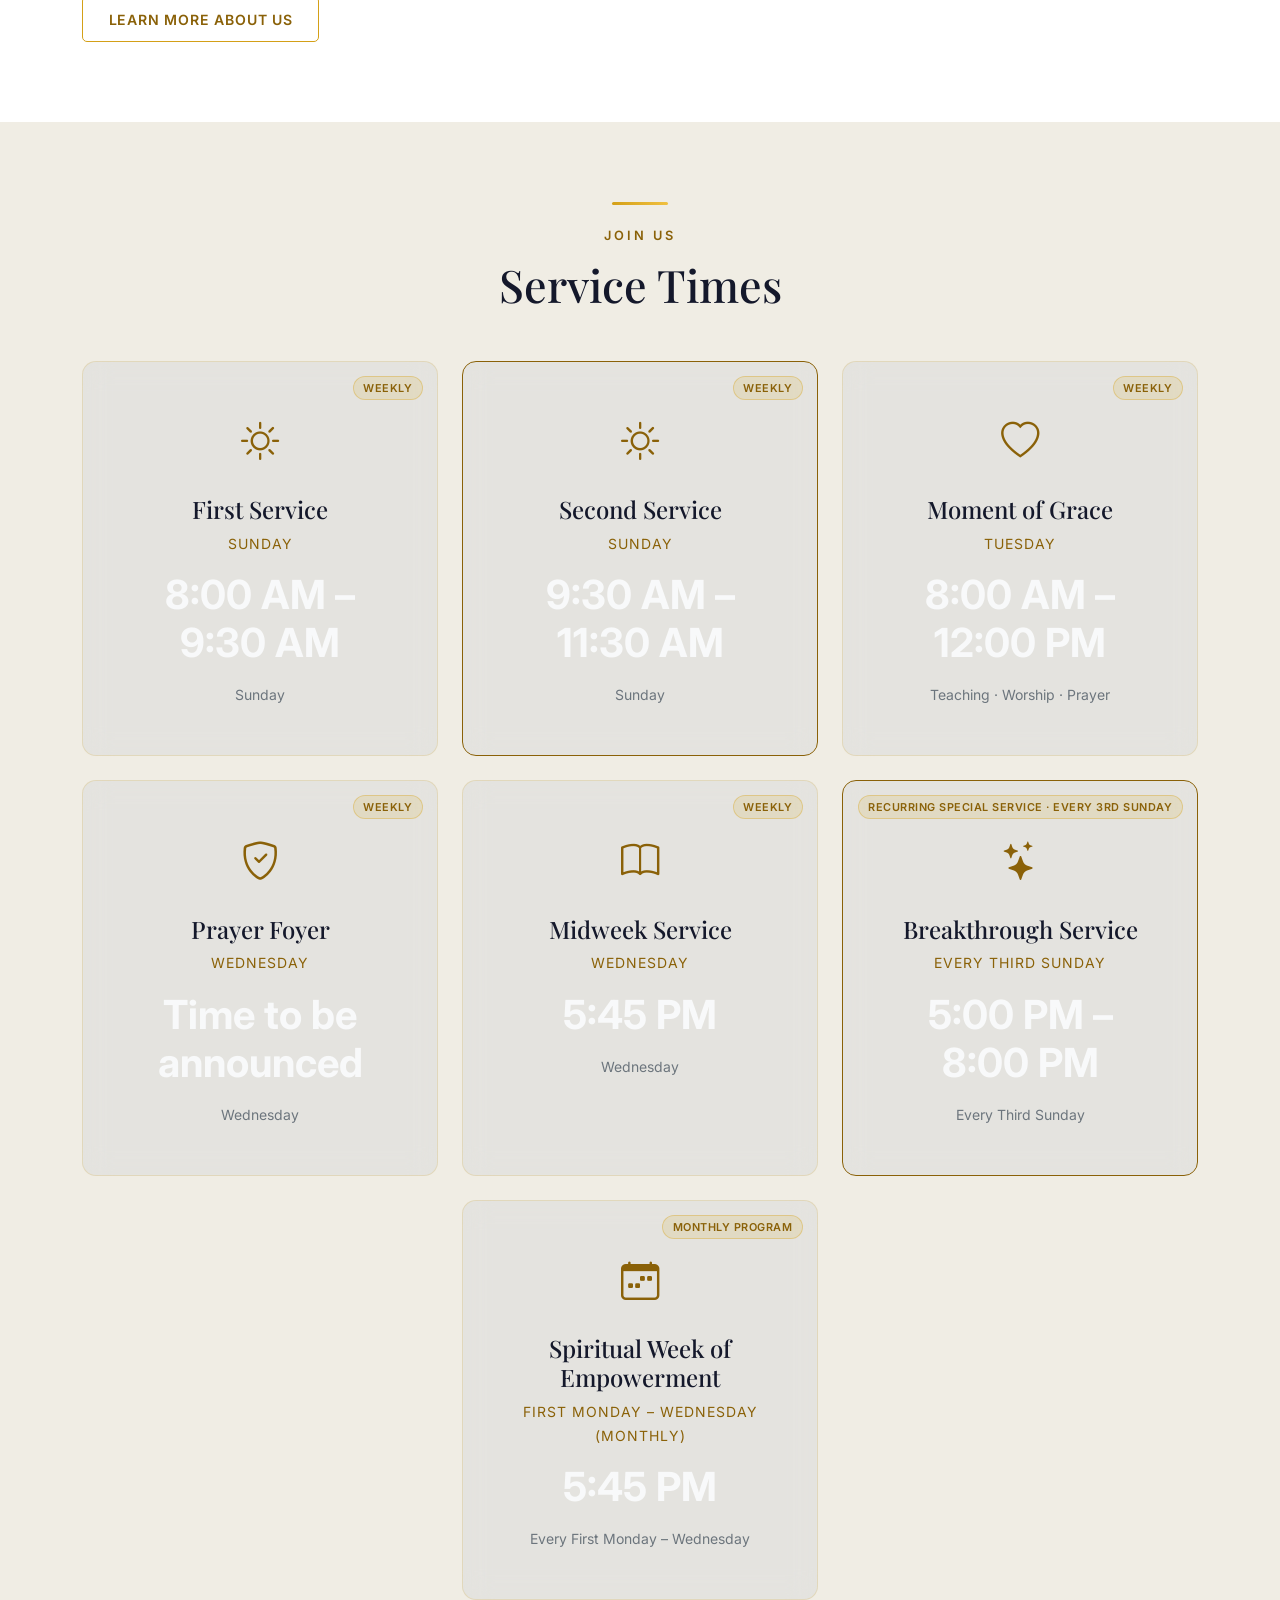
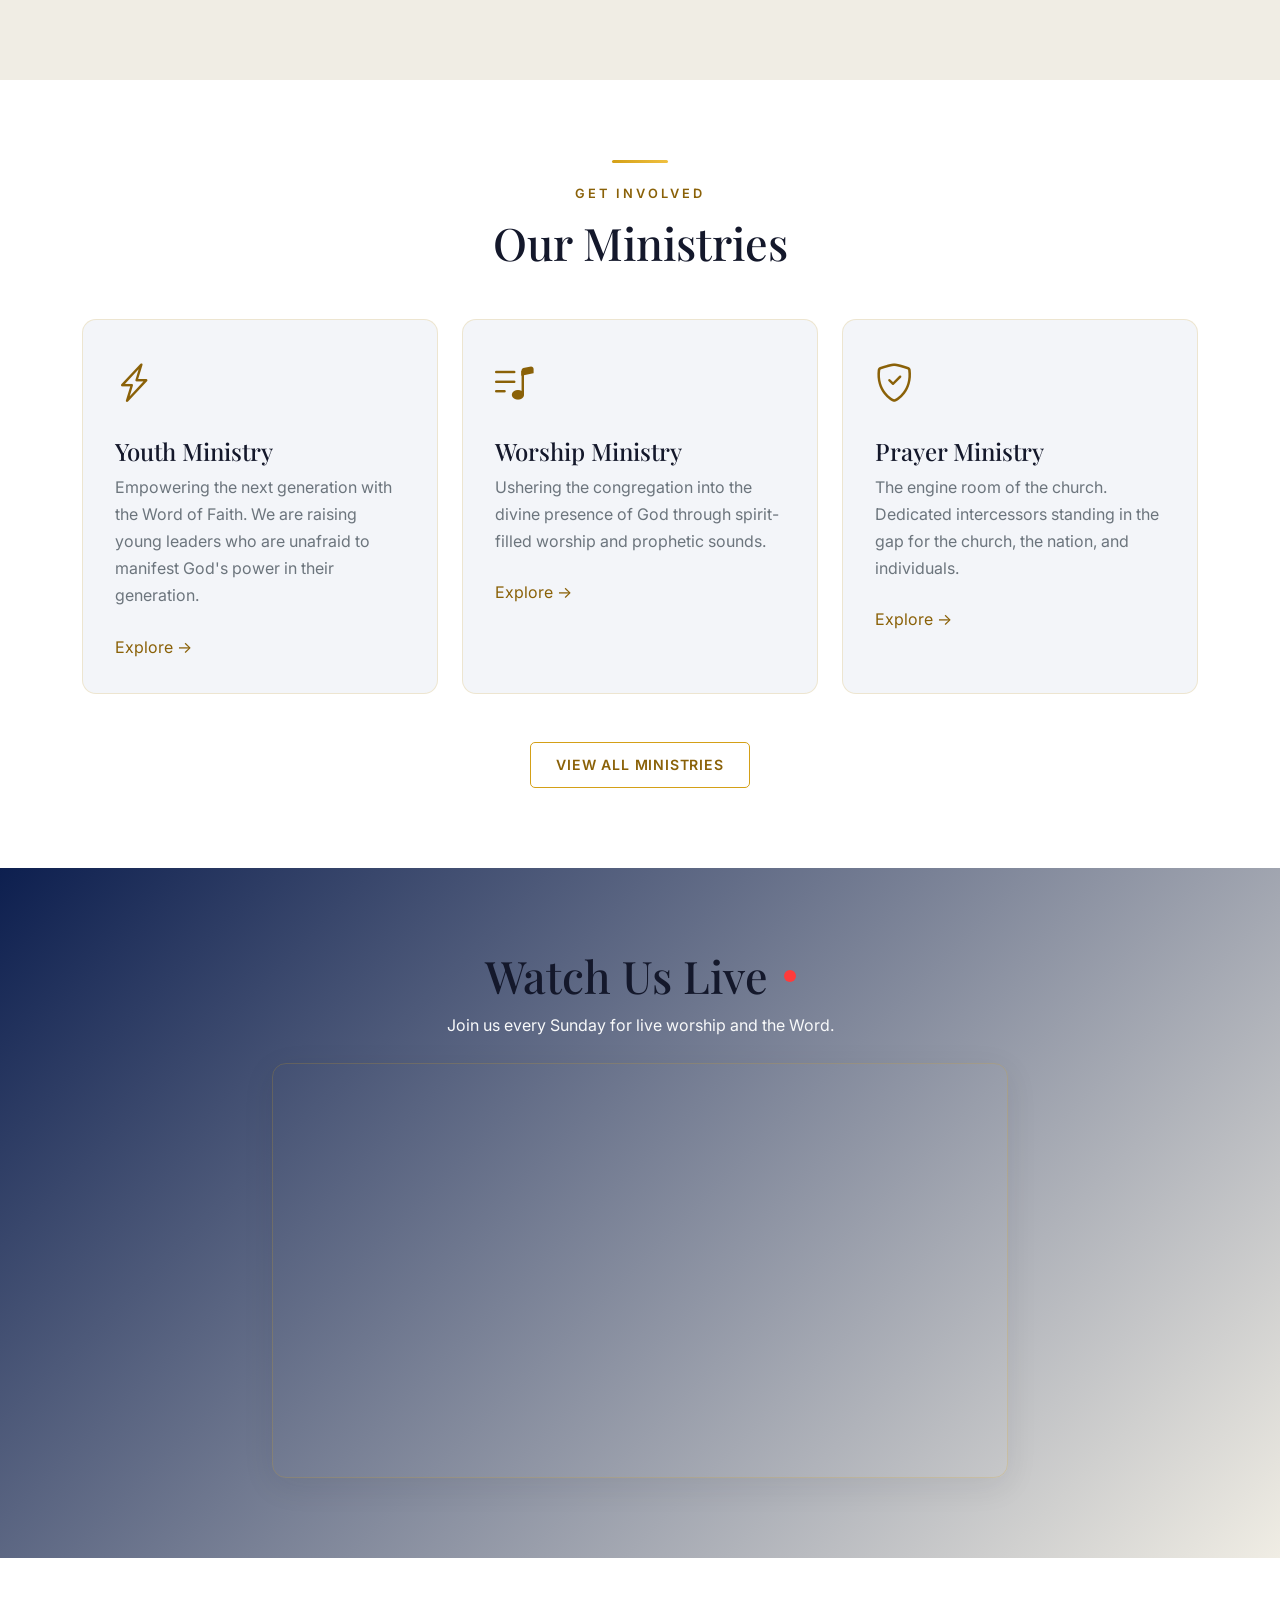
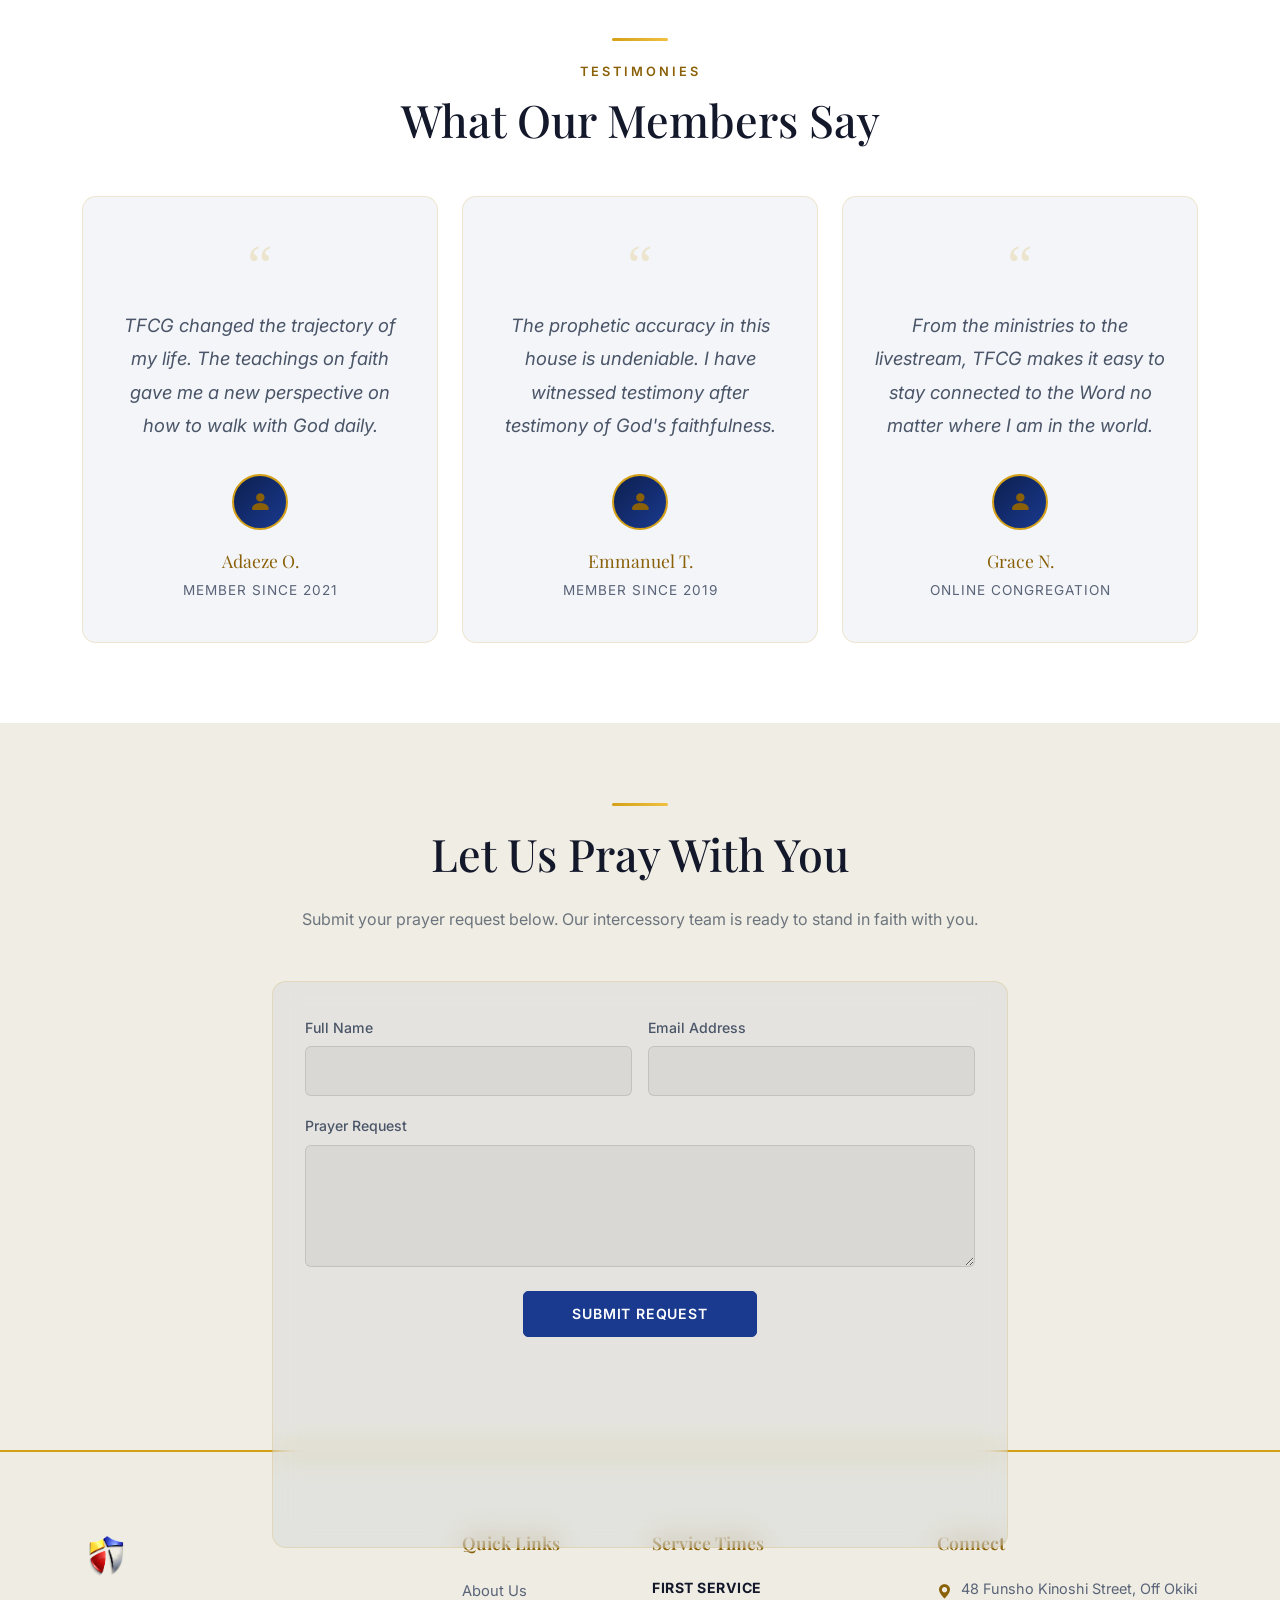
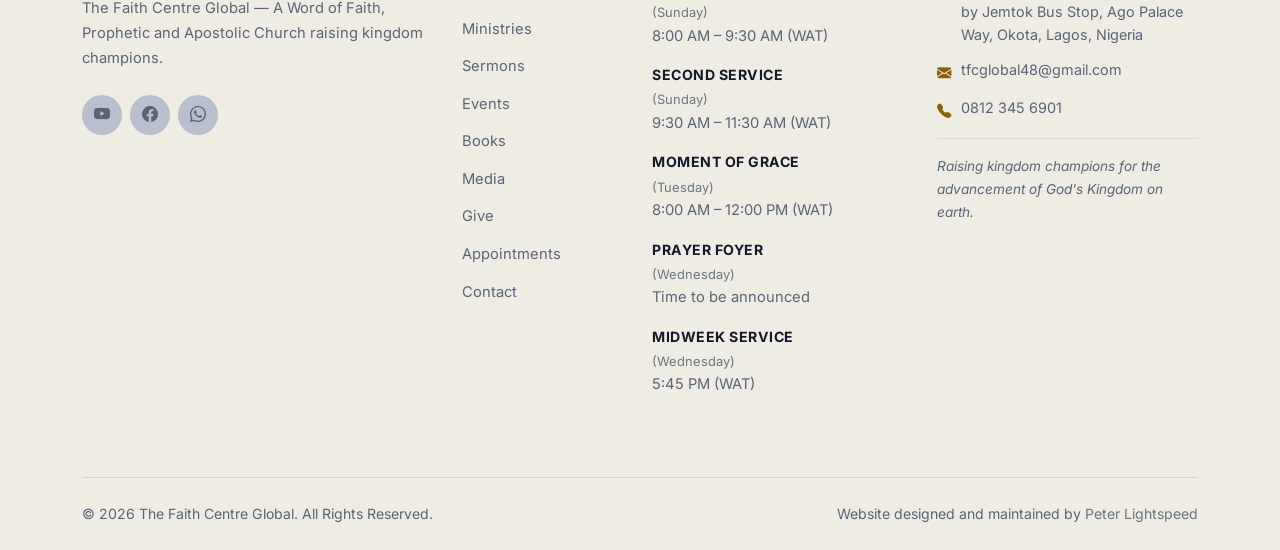
==== commit 8a17af6e: "Fixed appointement page issue, added dark mode, added formspree & channel ID" ====
--- a/index.html
+++ b/index.html
@@ -2,6 +2,20 @@
 <html lang="en">
 <head>
   <meta charset="UTF-8">
+  <!-- Theme (dark/light) is applied here, before any CSS/content loads,
+       to avoid a flash of the wrong theme. Reads a saved choice from
+       localStorage, or falls back to the visitor's OS-level preference
+       on their first visit. The toggle button (see js/theme.js) is the
+       only thing that changes this after page load. -->
+  <script>
+    (function () {
+      try {
+        var stored = localStorage.getItem('tfcg-theme');
+        var theme = stored || (window.matchMedia('(prefers-color-scheme: light)').matches ? 'light' : 'dark');
+        if (theme === 'light') document.documentElement.setAttribute('data-theme', 'light');
+      } catch (e) { /* localStorage/matchMedia unavailable — default dark theme applies */ }
+    })();
+  </script>
   <meta name="viewport" content="width=device-width, initial-scale=1.0">
   <title>The Faith Centre Global | Word of Faith, Prophetic &amp; Apostolic Church, Lagos</title>
   <meta name="description" content="The Faith Centre Global (TFCG) is a Word of Faith, Prophetic, and Apostolic Church in Okota, Lagos, Nigeria, led by Pastor Godspower Opara Martins. Join us in person or online.">
@@ -20,16 +34,16 @@
   <meta name="twitter:description" content="A Word of Faith, Prophetic, and Apostolic Church in Lagos, Nigeria.">
   <meta name="twitter:image" content="public/opengraph.jpg">
 
-  <!-- Favicons — official church logo. ?v=2 cache-busts browsers that
+  <!-- Favicons — official church logo. ?v=3 cache-busts browsers that
        aggressively cache favicons so the corrected logo shows up without
        requiring a hard refresh. Bump the version if you ever replace
        these image files again. -->
-  <link rel="icon" type="image/svg+xml" href="public/favicon.svg?v=2">
-    <link rel="icon" type="image/png" sizes="32x32" href="images/icons/favicon-32x32.png?v=2">
-    <link rel="icon" type="image/png" sizes="16x16" href="images/icons/favicon-16x16.png?v=2">
-    <link rel="shortcut icon" href="images/icons/favicon.ico?v=2">
-    <link rel="apple-touch-icon" sizes="180x180" href="images/icons/apple-touch-icon.png?v=2">
-    <link rel="manifest" href="site.webmanifest?v=2">
+  <link rel="icon" type="image/svg+xml" href="public/favicon.svg?v=3">
+    <link rel="icon" type="image/png" sizes="32x32" href="images/icons/favicon-32x32.png?v=3">
+    <link rel="icon" type="image/png" sizes="16x16" href="images/icons/favicon-16x16.png?v=3">
+    <link rel="shortcut icon" href="images/icons/favicon.ico?v=3">
+    <link rel="apple-touch-icon" sizes="180x180" href="images/icons/apple-touch-icon.png?v=3">
+    <link rel="manifest" href="site.webmanifest?v=3">
     <meta name="theme-color" content="#0d0d0d">
   <meta name="robots" content="index, follow">
   <link rel="preconnect" href="https://fonts.googleapis.com">
@@ -88,7 +102,13 @@
           <li class="nav-item"><a class="nav-link" href="books.html">Books</a></li>
           <li class="nav-item"><a class="nav-link" href="media.html">Media</a></li>
           <li class="nav-item"><a class="nav-link" href="giving.html">Give</a></li>
+          <li class="nav-item"><a class="nav-link" href="appointments.html">Appointments</a></li>
           <li class="nav-item"><a class="nav-link" href="contact.html">Contact</a></li>
+          <li class="nav-item ms-lg-2 mt-3 mt-lg-0">
+            <button type="button" id="themeToggle" class="theme-toggle-btn" aria-label="Switch to light mode" aria-pressed="false" title="Switch to light mode">
+              <i class="bi bi-moon-stars-fill" id="themeToggleIcon" aria-hidden="true"></i>
+            </button>
+          </li>
           <li class="nav-item ms-lg-2 mt-3 mt-lg-0">
             <a class="btn btn-watch-live" href="livestream.html">
               <span class="live-dot" aria-hidden="true"></span> Watch Live
@@ -102,6 +122,7 @@
   <main id="main-content">
 
   <section class="hero-section">
+    <canvas id="hero-particles" class="hero-particles-canvas" aria-hidden="true"></canvas>
     <div class="container">
       <div class="row align-items-center g-5">
         <div class="col-lg-7" data-aos="fade-right">
@@ -185,7 +206,7 @@
         <div class="col-lg-8">
           <div class="ratio ratio-16x9 iframe-card">
             <!-- Embed source is set by js/render.js from config/livestream.json -->
-            <iframe id="home-livestream-iframe" src="https://www.youtube.com/embed/live_stream?channel=TfcglobalTV&autoplay=0" title="The Faith Centre Global live stream" allowfullscreen loading="lazy"></iframe>
+            <iframe id="home-livestream-iframe" src="" title="The Faith Centre Global live stream" allowfullscreen loading="lazy"></iframe>
           </div>
         </div>
       </div>
@@ -214,18 +235,20 @@
           <div class="glass-card text-start">
             <!-- TODO: Wire this form up to a backend or email service (Formspree, EmailJS) for real submissions -->
             <form id="prayerForm" data-validate>
+              <input type="hidden" name="_subject" value="New Prayer Request — TFCG Website">
+              <input type="text" name="_gotcha" style="display:none" tabindex="-1" autocomplete="off" aria-hidden="true">
               <div class="row g-3">
                 <div class="col-md-6">
                   <label class="form-label" for="prayerName">Full Name</label>
-                  <input type="text" id="prayerName" class="form-control" required>
+                  <input type="text" id="prayerName" name="name" class="form-control" required>
                 </div>
                 <div class="col-md-6">
                   <label class="form-label" for="prayerEmail">Email Address</label>
-                  <input type="email" id="prayerEmail" class="form-control" required>
+                  <input type="email" id="prayerEmail" name="email" class="form-control" required>
                 </div>
                 <div class="col-12">
                   <label class="form-label" for="prayerRequest">Prayer Request</label>
-                  <textarea id="prayerRequest" class="form-control" rows="4" required></textarea>
+                  <textarea id="prayerRequest" name="message" class="form-control" rows="4" required></textarea>
                 </div>
                 <div class="col-12 text-center mt-4">
                   <button type="submit" class="btn btn-primary px-5">Submit Request</button>
@@ -264,15 +287,18 @@
             <li><a href="books.html">Books</a></li>
             <li><a href="media.html">Media</a></li>
             <li><a href="giving.html">Give</a></li>
+            <li><a href="appointments.html">Appointments</a></li>
             <li><a href="contact.html">Contact</a></li>
           </ul>
         </div>
         <div class="col-lg-3 col-md-6">
           <h2 class="footer-heading h5">Service Times</h2>
           <ul class="footer-service-times" id="footer-service-times">
-            <li><strong>Sunday Morning</strong><br>8:00 AM (WAT)</li>
-            <li><strong>Sunday Second</strong><br>10:30 AM (WAT)</li>
-            <li><strong>Wednesday Bible Study</strong><br>6:00 PM (WAT)</li>
+            <li><strong>First Service</strong> <span class="text-secondary small">(Sunday)</span><br>8:00 AM – 9:30 AM (WAT)</li>
+            <li><strong>Second Service</strong> <span class="text-secondary small">(Sunday)</span><br>9:30 AM – 11:30 AM (WAT)</li>
+            <li><strong>Moment of Grace</strong> <span class="text-secondary small">(Tuesday)</span><br>8:00 AM – 12:00 PM (WAT)</li>
+            <li><strong>Prayer Foyer</strong> <span class="text-secondary small">(Wednesday)</span><br>Time to be announced</li>
+            <li><strong>Midweek Service</strong> <span class="text-secondary small">(Wednesday)</span><br>5:45 PM (WAT)</li>
           </ul>
         </div>
         <div class="col-lg-3 col-md-6">
@@ -306,6 +332,8 @@
   <script src="js/render.js"></script>
   <script src="js/script.js"></script>
   <script src="js/pwa.js"></script>
+  <script src="js/theme.js"></script>
+  <script src="js/hero-particles.js"></script>
   <script src="js/assistant.js" defer></script>
 </body>
 </html>
--- a/css/style.css
+++ b/css/style.css
@@ -43,6 +43,80 @@
   --scroll-size: 46px;
   --assistant-size: 56px;
   --install-banner-height: 0px;
+
+  /* ------------------------------------------------------------
+     THEME SYSTEM — semantic variables used throughout the file
+     for anything that should flip between light and dark mode.
+     Defaults here are the (dark) values the site always used.
+     Light-mode values are redefined under [data-theme="light"]
+     near the top of this file. Brand colors above (gold, blue,
+     red) stay constant in both themes — only backgrounds, text,
+     borders, and shadows change.
+     ------------------------------------------------------------ */
+  --bg-primary: var(--tfcg-dark);
+  --bg-secondary: var(--tfcg-dark-2);
+  --bg-tertiary: var(--tfcg-dark-3);
+  --text-primary: var(--tfcg-white);
+  --text-secondary: var(--tfcg-gray);
+  --border-subtle: rgba(255, 255, 255, 0.08);
+  --border-subtle-strong: rgba(255, 255, 255, 0.12);
+  --border-faint: rgba(255, 255, 255, 0.06);
+  --overlay-faint: rgba(255, 255, 255, 0.04);
+  --overlay-soft: rgba(255, 255, 255, 0.03);
+  --overlay-medium: rgba(255, 255, 255, 0.05);
+  --overlay-strong: rgba(255, 255, 255, 0.1);
+  --navbar-bg-scrolled: rgba(10, 13, 26, 0.97);
+  --navbar-bg-top: transparent;
+  --input-bg: rgba(255, 255, 255, 0.05);
+  --input-border: rgba(255, 255, 255, 0.15);
+  --shadow-color-soft: rgba(0, 0, 0, 0.35);
+  --shadow-color-strong: rgba(0, 0, 0, 0.6);
+  --modal-bg: rgba(10, 13, 26, 0.97);
+  --card-bg: rgba(26, 58, 143, 0.09);
+  --bg-footer: #05070e;
+  --nav-link-color: rgba(240, 244, 255, 0.88);
+  --tfcg-gold-text: var(--tfcg-gold);
+  --code-icon-filter: none;
+}
+
+/* ------------------------------------------------------------
+   LIGHT MODE — a deliberately distinct, professional palette
+   (not an inversion). Warm off-white surfaces, deep navy text,
+   the same gold/blue/red brand accents, softer shadows.
+   ------------------------------------------------------------ */
+[data-theme="light"] {
+  --bg-primary: #f7f5f0;
+  --bg-secondary: #ffffff;
+  --bg-tertiary: #f0ede4;
+  --text-primary: #14182b;
+  --text-secondary: #5a6478;
+  --tfcg-gray: #5a6478;
+  --tfcg-silver: #4a5568;
+  --border-subtle: rgba(20, 24, 43, 0.1);
+  --border-subtle-strong: rgba(20, 24, 43, 0.16);
+  --border-faint: rgba(20, 24, 43, 0.08);
+  --overlay-faint: rgba(20, 24, 43, 0.04);
+  --overlay-soft: rgba(20, 24, 43, 0.03);
+  --overlay-medium: rgba(20, 24, 43, 0.05);
+  --overlay-strong: rgba(20, 24, 43, 0.08);
+  --navbar-bg-scrolled: rgba(255, 255, 255, 0.94);
+  --navbar-bg-top: transparent;
+  --input-bg: #ffffff;
+  --input-border: rgba(20, 24, 43, 0.16);
+  --shadow-color-soft: rgba(20, 24, 43, 0.1);
+  --shadow-color-strong: rgba(20, 24, 43, 0.18);
+  --shadow-card: 0 8px 32px rgba(20, 24, 43, 0.08);
+  --shadow-hover: 0 16px 48px rgba(26, 58, 143, 0.14);
+  --modal-bg: rgba(255, 255, 255, 0.98);
+  --card-bg: rgba(26, 58, 143, 0.05);
+  --bg-footer: #eeece3;
+  --nav-link-color: rgba(20, 24, 43, 0.82);
+  /* Regular gold (#d4a017) fails WCAG AA as small text on our light
+     background (~2.2:1). This deepened shade keeps the same gold hue
+     family but passes AA (5:1) for gold text in light mode. Gold used
+     as a background/border/decorative accent is unaffected — only
+     `--tfcg-gold-text` (used for readable gold text) changes. */
+  --tfcg-gold-text: #8a6108;
 }
 
 /* ============================================================
@@ -60,27 +134,42 @@
 }
 
 body {
-  background-color: var(--tfcg-dark);
-  color: var(--tfcg-white);
+  background-color: var(--bg-primary);
+  color: var(--text-primary);
   font-family: var(--font-body);
   line-height: 1.7;
+  transition: background-color 0.3s ease, color 0.3s ease;
   overflow-x: hidden;
 }
 
 h1 { font-family: var(--font-display); }
 h2, h3, h4, h5, h6 { font-family: var(--font-heading); }
 
+/* Bootstrap's .text-white utility is used throughout the site (card
+   titles, form labels, section headings) for text sitting on
+   theme-aware backgrounds — never for text that must stay literally
+   white regardless of theme. Overriding it here (after Bootstrap loads)
+   makes all of those uses theme-aware in one place; --text-primary
+   equals near-white in dark mode already, so this changes nothing
+   there and only fixes the light-mode invisibility. Anything that
+   genuinely needs to stay pure white (e.g. text on a permanently-dark
+   hero or a colored button) uses a literal `color: #fff` elsewhere in
+   this stylesheet instead of this Bootstrap utility class. */
+.text-white {
+  color: var(--text-primary) !important;
+}
+
 .display-font { font-family: var(--font-display); }
 .heading-font { font-family: var(--font-heading); }
 
 a {
-  color: var(--tfcg-gold);
+  color: var(--tfcg-gold-text);
   text-decoration: none;
   transition: color var(--transition-base);
 }
 
 a:hover {
-  color: var(--tfcg-gold-light);
+  color: var(--tfcg-gold-text);
 }
 
 img {
@@ -104,12 +193,12 @@
 /* ============================================================
    UTILITY CLASSES
    ============================================================ */
-.text-gold { color: var(--tfcg-gold) !important; }
-.text-gold-light { color: var(--tfcg-gold-light) !important; }
+.text-gold { color: var(--tfcg-gold-text) !important; }
+.text-gold-light { color: var(--tfcg-gold-text) !important; }
 .text-silver { color: var(--tfcg-silver) !important; }
-.bg-gold { background-color: var(--tfcg-gold) !important; }
+.bg-gold { background-color: var(--tfcg-gold-text) !important; }
 .bg-blue-dark { background-color: var(--tfcg-blue-dark) !important; }
-.border-gold { border-color: var(--tfcg-gold) !important; }
+.border-gold { border-color: var(--tfcg-gold-text) !important; }
 
 .letter-spacing-1 { letter-spacing: 1px; }
 .letter-spacing-2 { letter-spacing: 2px; }
@@ -125,7 +214,7 @@
 }
 
 .navbar.scrolled {
-  background: rgba(10, 13, 26, 0.97);
+  background: var(--navbar-bg-scrolled);
   backdrop-filter: blur(16px);
   -webkit-backdrop-filter: blur(16px);
   padding: 0.6rem 0;
@@ -145,7 +234,17 @@
   transform: scale(1.04);
 }
 
+.navbar-nav,
+.navbar-nav .nav-item {
+  list-style: none;
+}
+
 .navbar-dark .navbar-nav .nav-link {
+  /* The navbar is transparent until scrolled, sitting directly over
+     this page's permanently-dark hero/page-hero photo background —
+     true in BOTH themes. So nav links stay light/bright here always;
+     see `.navbar.scrolled` below for the theme-aware version used once
+     the navbar has its own solid, theme-matching background. */
   color: rgba(240, 244, 255, 0.88);
   font-weight: 500;
   font-size: 0.88rem;
@@ -174,6 +273,21 @@
   color: var(--tfcg-gold);
 }
 
+.navbar-dark .navbar.scrolled .navbar-nav .nav-link {
+  /* Once scrolled, the navbar has its own solid, theme-matching
+     background (--navbar-bg-scrolled), so links can safely follow the
+     page theme instead of staying pinned to the hero-photo treatment.
+     NOTE: .navbar-dark lives on <body>, an ANCESTOR of <nav
+     class="navbar scrolled">, not a descendant — this selector order
+     matters, the reverse never matches. */
+  color: var(--nav-link-color);
+}
+
+.navbar-dark .navbar.scrolled .navbar-nav .nav-link:hover,
+.navbar-dark .navbar.scrolled .navbar-nav .nav-link.active {
+  color: var(--tfcg-gold-text);
+}
+
 .navbar-dark .navbar-nav .nav-link:hover::after,
 .navbar-dark .navbar-nav .nav-link.active::after {
   transform: scaleX(1);
@@ -181,7 +295,7 @@
 
 .navbar-toggler {
   border-color: rgba(212, 160, 23, 0.5);
-  color: var(--tfcg-gold);
+  color: var(--tfcg-gold-text);
   padding: 0.4rem 0.6rem;
 }
 
@@ -195,7 +309,7 @@
 
 @media (max-width: 991.98px) {
   .navbar-collapse {
-    background: rgba(10, 13, 26, 0.98);
+    background: var(--navbar-bg-scrolled);
     backdrop-filter: blur(20px);
     border-radius: 0 0 var(--radius-card) var(--radius-card);
     border: 1px solid rgba(212, 160, 23, 0.15);
@@ -209,12 +323,18 @@
   }
 
   .navbar-dark .navbar-nav .nav-link {
+    /* Unlike the transparent desktop navbar (which sits over the dark
+       hero photo until scrolled), the mobile dropdown always has its
+       own solid, theme-matching background — so links should always
+       follow the page theme here, not the "stay light" hero treatment. */
+    color: var(--nav-link-color);
     padding: 0.65rem 0.75rem;
     border-radius: 6px;
   }
 
   .navbar-dark .navbar-nav .nav-link:hover,
   .navbar-dark .navbar-nav .nav-link.active {
+    color: var(--tfcg-gold-text);
     background: rgba(212, 160, 23, 0.08);
   }
 }
@@ -225,7 +345,7 @@
 .btn-watch-live {
   background: rgba(212, 160, 23, 0.1);
   border: 1px solid var(--tfcg-gold);
-  color: var(--tfcg-gold);
+  color: var(--tfcg-gold-text);
   border-radius: var(--radius-pill);
   padding: 0.45rem 1.2rem;
   display: inline-flex;
@@ -240,7 +360,7 @@
 
 .btn-watch-live:hover {
   background: rgba(212, 160, 23, 0.22);
-  color: var(--tfcg-gold-light);
+  color: var(--tfcg-gold-text);
   transform: translateY(-1px);
   box-shadow: 0 4px 16px rgba(212, 160, 23, 0.2);
 }
@@ -276,7 +396,7 @@
 .btn-primary {
   background-color: var(--tfcg-blue);
   border: 1px solid var(--tfcg-blue);
-  color: var(--tfcg-white);
+  color: #fff;
   padding: 0.72rem 1.6rem;
 }
 
@@ -284,7 +404,7 @@
 .btn-primary:focus {
   background-color: var(--tfcg-blue-light);
   border-color: var(--tfcg-blue-light);
-  color: var(--tfcg-white);
+  color: #fff;
   box-shadow: 0 4px 20px rgba(36, 81, 199, 0.45);
   transform: translateY(-2px);
 }
@@ -296,14 +416,14 @@
 .btn-outline-gold {
   background-color: transparent;
   border: 1px solid var(--tfcg-gold);
-  color: var(--tfcg-gold);
+  color: var(--tfcg-gold-text);
   padding: 0.72rem 1.6rem;
 }
 
 .btn-outline-gold:hover,
 .btn-outline-gold:focus {
-  background-color: var(--tfcg-gold);
-  border-color: var(--tfcg-gold);
+  background-color: var(--tfcg-gold-text);
+  border-color: var(--tfcg-gold-text);
   color: var(--tfcg-dark);
   transform: translateY(-2px);
   box-shadow: 0 4px 20px rgba(212, 160, 23, 0.35);
@@ -314,7 +434,7 @@
 }
 
 .btn-gold {
-  background-color: var(--tfcg-gold);
+  background-color: var(--tfcg-gold-text);
   border: 1px solid var(--tfcg-gold);
   color: var(--tfcg-dark);
   padding: 0.72rem 1.6rem;
@@ -322,8 +442,8 @@
 
 .btn-gold:hover,
 .btn-gold:focus {
-  background-color: var(--tfcg-gold-light);
-  border-color: var(--tfcg-gold-light);
+  background-color: var(--tfcg-gold-text);
+  border-color: var(--tfcg-gold-text);
   color: var(--tfcg-dark);
   transform: translateY(-2px);
   box-shadow: 0 4px 20px rgba(212, 160, 23, 0.4);
@@ -347,6 +467,7 @@
   display: flex;
   align-items: center;
   position: relative;
+  color: #fff;
   background:
     linear-gradient(to right, rgba(10, 13, 26, 0.92) 0%, rgba(10, 13, 26, 0.55) 60%, rgba(13, 31, 79, 0.4) 100%),
     url('../images/hero-bg.jpg') center / cover no-repeat;
@@ -368,13 +489,22 @@
   left: 0;
   right: 0;
   height: 120px;
-  background: linear-gradient(to top, var(--tfcg-dark), transparent);
+  background: linear-gradient(to top, var(--bg-primary), transparent);
   z-index: 0;
 }
 
 .hero-section .container {
   position: relative;
   z-index: 1;
+}
+
+.hero-particles-canvas {
+  position: absolute;
+  inset: 0;
+  width: 100%;
+  height: 100%;
+  z-index: 0;
+  pointer-events: none;
 }
 
 .hero-label {
@@ -418,6 +548,7 @@
   justify-content: center;
   text-align: center;
   position: relative;
+  color: #fff;
   background:
     linear-gradient(rgba(10, 13, 26, 0.82), rgba(10, 13, 26, 0.92)),
     url('../images/congregation.jpg') center / cover no-repeat;
@@ -432,7 +563,7 @@
 }
 
 .page-hero p {
-  color: var(--tfcg-gray);
+  color: var(--text-secondary);
   font-size: 1.1rem;
   margin-top: 0.75rem;
   margin-bottom: 0;
@@ -452,7 +583,7 @@
   width: 100%;
   aspect-ratio: 3 / 4;
   border-radius: 20px 20px 200px 200px;
-  background: linear-gradient(145deg, var(--tfcg-blue-dark), var(--tfcg-dark-2));
+  background: linear-gradient(145deg, var(--tfcg-blue-dark), var(--bg-secondary));
   border: 2px solid rgba(212, 160, 23, 0.3);
   box-shadow:
     0 0 50px rgba(26, 58, 143, 0.5),
@@ -494,7 +625,7 @@
    GLASSMORPHISM CARDS
    ============================================================ */
 .glass-card {
-  background: rgba(26, 58, 143, 0.09);
+  background: var(--card-bg);
   backdrop-filter: blur(14px);
   -webkit-backdrop-filter: blur(14px);
   border: 1px solid rgba(212, 160, 23, 0.18);
@@ -532,7 +663,7 @@
 .glass-card i.text-gold,
 .glass-card > i {
   font-size: 2.4rem;
-  color: var(--tfcg-gold);
+  color: var(--tfcg-gold-text);
   margin-bottom: 1.25rem;
   display: block;
 }
@@ -579,19 +710,19 @@
 }
 
 .section-dark-2 {
-  background-color: var(--tfcg-dark-2);
+  background-color: var(--bg-secondary);
 }
 
 .section-dark-3 {
-  background-color: var(--tfcg-dark-3);
+  background-color: var(--bg-tertiary);
 }
 
 .section-blue-grad {
-  background: linear-gradient(135deg, var(--tfcg-blue-dark), var(--tfcg-dark-3));
+  background: linear-gradient(135deg, var(--tfcg-blue-dark), var(--bg-tertiary));
 }
 
 .section-label {
-  color: var(--tfcg-gold);
+  color: var(--tfcg-gold-text);
   font-weight: 600;
   letter-spacing: 3px;
   text-transform: uppercase;
@@ -603,13 +734,13 @@
 .section-title {
   font-size: clamp(1.8rem, 3.5vw, 2.8rem);
   margin-bottom: 1.5rem;
-  color: var(--tfcg-white);
+  color: var(--text-primary);
   line-height: 1.25;
 }
 
 .section-subtitle {
   font-size: 1.08rem;
-  color: var(--tfcg-gray);
+  color: var(--text-secondary);
   max-width: 640px;
   margin: 0 auto 2.5rem;
   line-height: 1.7;
@@ -632,7 +763,7 @@
    STATS STRIP
    ============================================================ */
 .stats-strip {
-  background: linear-gradient(90deg, var(--tfcg-dark-2), var(--tfcg-blue-dark), var(--tfcg-dark-2));
+  background: linear-gradient(90deg, var(--bg-secondary), var(--tfcg-blue-dark), var(--bg-secondary));
   padding: 3.5rem 0;
   border-top: 1px solid rgba(212, 160, 23, 0.2);
   border-bottom: 1px solid rgba(212, 160, 23, 0.2);
@@ -645,7 +776,7 @@
 .stat-number {
   font-family: var(--font-display);
   font-size: clamp(2.2rem, 4vw, 3.2rem);
-  color: var(--tfcg-gold);
+  color: var(--tfcg-gold-text);
   font-weight: 700;
   line-height: 1;
   margin-bottom: 0.5rem;
@@ -655,7 +786,7 @@
   text-transform: uppercase;
   letter-spacing: 1.5px;
   font-size: 0.82rem;
-  color: var(--tfcg-gray);
+  color: var(--text-secondary);
 }
 
 /* ============================================================
@@ -684,14 +815,14 @@
 
 .testimonial-author {
   font-family: var(--font-heading);
-  color: var(--tfcg-gold);
+  color: var(--tfcg-gold-text);
   font-size: 1.1rem;
   margin-bottom: 0.2rem;
 }
 
 .testimonial-title {
   font-size: 0.85rem;
-  color: var(--tfcg-gray);
+  color: var(--text-secondary);
   text-transform: uppercase;
   letter-spacing: 1px;
 }
@@ -707,7 +838,7 @@
   justify-content: center;
   margin: 0 auto 1rem;
   font-size: 1.4rem;
-  color: var(--tfcg-gold);
+  color: var(--tfcg-gold-text);
 }
 
 /* ============================================================
@@ -733,7 +864,7 @@
 .sermon-card-thumb {
   position: relative;
   aspect-ratio: 16 / 9;
-  background: linear-gradient(135deg, var(--tfcg-blue-dark), var(--tfcg-dark-2));
+  background: linear-gradient(135deg, var(--tfcg-blue-dark), var(--bg-secondary));
   display: flex;
   align-items: center;
   justify-content: center;
@@ -742,13 +873,13 @@
 
 .sermon-card-thumb .play-icon {
   font-size: 3rem;
-  color: var(--tfcg-gold);
+  color: var(--tfcg-gold-text);
   transition: transform var(--transition-base), color var(--transition-base);
 }
 
 .sermon-card:hover .play-icon {
   transform: scale(1.15);
-  color: var(--tfcg-gold-light);
+  color: var(--tfcg-gold-text);
 }
 
 .sermon-card-thumb .sermon-category {
@@ -756,7 +887,7 @@
   top: 12px;
   left: 12px;
   background: var(--tfcg-blue);
-  color: var(--tfcg-white);
+  color: #fff;
   font-size: 0.72rem;
   font-weight: 600;
   letter-spacing: 1px;
@@ -773,7 +904,7 @@
 }
 
 .sermon-card-body h4 {
-  color: var(--tfcg-white);
+  color: var(--text-primary);
   font-size: 1.1rem;
   margin-bottom: 0.5rem;
   line-height: 1.4;
@@ -781,13 +912,13 @@
 
 .sermon-meta {
   font-size: 0.82rem;
-  color: var(--tfcg-gray);
+  color: var(--text-secondary);
   margin-bottom: 1rem;
   flex-grow: 1;
 }
 
 .sermon-meta .scripture {
-  color: var(--tfcg-gold);
+  color: var(--tfcg-gold-text);
   font-weight: 500;
 }
 
@@ -814,7 +945,7 @@
 .book-cover-wrap {
   position: relative;
   aspect-ratio: 3 / 4;
-  background: linear-gradient(135deg, var(--tfcg-blue-dark), var(--tfcg-dark-3));
+  background: linear-gradient(135deg, var(--tfcg-blue-dark), var(--bg-tertiary));
   display: flex;
   align-items: center;
   justify-content: center;
@@ -839,7 +970,7 @@
 
 .book-cover-placeholder i {
   font-size: 4rem;
-  color: var(--tfcg-gold);
+  color: var(--tfcg-gold-text);
   opacity: 0.5;
   margin-bottom: 0.75rem;
   display: block;
@@ -848,7 +979,7 @@
 .book-cover-placeholder span {
   font-family: var(--font-display);
   font-size: 1rem;
-  color: var(--tfcg-gray);
+  color: var(--text-secondary);
 }
 
 .book-badge {
@@ -873,7 +1004,7 @@
 }
 
 .book-card-body h4 {
-  color: var(--tfcg-white);
+  color: var(--text-primary);
   font-size: 1.05rem;
   margin-bottom: 0.35rem;
   line-height: 1.4;
@@ -881,7 +1012,7 @@
 
 .book-author {
   font-size: 0.82rem;
-  color: var(--tfcg-gold);
+  color: var(--tfcg-gold-text);
   font-weight: 500;
   margin-bottom: 0.5rem;
 }
@@ -889,14 +1020,14 @@
 .book-price {
   font-family: var(--font-display);
   font-size: 1.3rem;
-  color: var(--tfcg-gold);
+  color: var(--tfcg-gold-text);
   font-weight: 700;
   margin-bottom: 0.75rem;
 }
 
 .book-desc {
   font-size: 0.88rem;
-  color: var(--tfcg-gray);
+  color: var(--text-secondary);
   flex-grow: 1;
   margin-bottom: 1.25rem;
   line-height: 1.6;
@@ -934,7 +1065,7 @@
 }
 
 .event-date-block.gold-block {
-  background-color: var(--tfcg-gold);
+  background-color: var(--tfcg-gold-text);
 }
 
 .event-date-block.gold-block .event-month,
@@ -947,14 +1078,14 @@
   font-weight: 600;
   letter-spacing: 2px;
   text-transform: uppercase;
-  color: var(--tfcg-gray);
+  color: var(--text-secondary);
 }
 
 .event-day {
   font-family: var(--font-display);
   font-size: 2.8rem;
   font-weight: 700;
-  color: var(--tfcg-white);
+  color: var(--text-primary);
   line-height: 1;
 }
 
@@ -1017,13 +1148,13 @@
   justify-content: center;
   margin: 0 auto 1.5rem;
   font-size: 1.8rem;
-  color: var(--tfcg-gold);
+  color: var(--tfcg-gold-text);
   transition: all var(--transition-base);
 }
 
 .ministry-card:hover .ministry-icon {
   background: linear-gradient(135deg, rgba(212, 160, 23, 0.2), rgba(212, 160, 23, 0.05));
-  border-color: var(--tfcg-gold);
+  border-color: var(--tfcg-gold-text);
   transform: scale(1.1) rotate(5deg);
 }
 
@@ -1055,7 +1186,7 @@
   display: flex;
   align-items: center;
   padding: 0.85rem 0;
-  border-bottom: 1px solid rgba(255, 255, 255, 0.06);
+  border-bottom: 1px solid var(--border-faint);
 }
 
 .bank-detail-row:last-child {
@@ -1063,27 +1194,27 @@
 }
 
 .bank-detail-label {
-  color: var(--tfcg-gray);
+  color: var(--text-secondary);
   font-size: 0.88rem;
   min-width: 140px;
   flex-shrink: 0;
 }
 
 .bank-detail-value {
-  color: var(--tfcg-white);
+  color: var(--text-primary);
   font-weight: 600;
 }
 
 .bank-account-number {
   font-family: var(--font-display);
   font-size: 1.5rem;
-  color: var(--tfcg-gold);
+  color: var(--tfcg-gold-text);
   letter-spacing: 3px;
 }
 
 .map-embed-wrap {
-  background-color: rgba(255, 255, 255, 0.03);
-  border: 1px solid rgba(255, 255, 255, 0.08);
+  background-color: var(--overlay-soft);
+  border: 1px solid var(--border-subtle);
   border-radius: var(--radius-card);
   overflow: hidden;
   filter: grayscale(0.15) contrast(1.05);
@@ -1096,7 +1227,7 @@
 }
 
 .tfcg-modal {
-  background-color: var(--tfcg-dark-2);
+  background-color: var(--bg-secondary);
   border: 1px solid var(--tfcg-gold);
   border-radius: var(--radius-lg);
 }
@@ -1106,9 +1237,9 @@
    ============================================================ */
 .form-control,
 .form-select {
-  background-color: rgba(255, 255, 255, 0.05);
-  border: 1px solid rgba(255, 255, 255, 0.12);
-  color: var(--tfcg-white);
+  background-color: var(--overlay-medium);
+  border: 1px solid var(--border-subtle-strong);
+  color: var(--text-primary);
   padding: 0.75rem 1rem;
   border-radius: 6px;
   transition: all var(--transition-base);
@@ -1120,15 +1251,15 @@
 
 .form-control:focus,
 .form-select:focus {
-  background-color: rgba(255, 255, 255, 0.08);
-  border-color: var(--tfcg-gold);
-  color: var(--tfcg-white);
+  background-color: var(--border-subtle);
+  border-color: var(--tfcg-gold-text);
+  color: var(--text-primary);
   box-shadow: 0 0 0 3px rgba(212, 160, 23, 0.18);
 }
 
 .form-select option {
-  background-color: var(--tfcg-dark-2);
-  color: var(--tfcg-white);
+  background-color: var(--bg-secondary);
+  color: var(--text-primary);
 }
 
 .form-label {
@@ -1163,7 +1294,7 @@
    FOOTER
    ============================================================ */
 .site-footer {
-  background-color: #05070e;
+  background-color: var(--bg-footer);
   padding: 5rem 0 0;
   border-top: 2px solid var(--tfcg-gold);
 }
@@ -1176,7 +1307,7 @@
 }
 
 .footer-tagline {
-  color: var(--tfcg-gray);
+  color: var(--text-secondary);
   margin-bottom: 1.5rem;
   font-size: 0.92rem;
   line-height: 1.7;
@@ -1195,7 +1326,7 @@
   height: 40px;
   border-radius: 50%;
   background: rgba(26, 58, 143, 0.25);
-  color: var(--tfcg-gray);
+  color: var(--text-secondary);
   transition: all var(--transition-base);
   font-size: 1rem;
 }
@@ -1207,7 +1338,7 @@
 }
 
 .footer-heading {
-  color: var(--tfcg-gold);
+  color: var(--tfcg-gold-text);
   font-family: var(--font-heading);
   font-size: 1.1rem;
   margin-bottom: 1.5rem;
@@ -1225,14 +1356,14 @@
 }
 
 .footer-links a {
-  color: var(--tfcg-gray);
+  color: var(--text-secondary);
   font-size: 0.92rem;
   transition: all var(--transition-base);
   display: inline-block;
 }
 
 .footer-links a:hover {
-  color: var(--tfcg-gold);
+  color: var(--tfcg-gold-text);
   padding-left: 5px;
 }
 
@@ -1244,13 +1375,13 @@
 
 .footer-service-times li {
   margin-bottom: 1rem;
-  color: var(--tfcg-gray);
+  color: var(--text-secondary);
   font-size: 0.92rem;
   line-height: 1.6;
 }
 
 .footer-service-times strong {
-  color: var(--tfcg-white);
+  color: var(--text-primary);
   display: block;
   font-size: 0.88rem;
   text-transform: uppercase;
@@ -1259,7 +1390,7 @@
 }
 
 .footer-address p {
-  color: var(--tfcg-gray);
+  color: var(--text-secondary);
   margin-bottom: 0.75rem;
   display: flex;
   gap: 10px;
@@ -1268,47 +1399,47 @@
 }
 
 .footer-address i {
-  color: var(--tfcg-gold);
+  color: var(--tfcg-gold-text);
   margin-top: 3px;
   flex-shrink: 0;
 }
 
 .footer-address a {
-  color: var(--tfcg-gray);
+  color: var(--text-secondary);
   transition: color var(--transition-base);
 }
 
 .footer-address a:hover {
-  color: var(--tfcg-gold);
+  color: var(--tfcg-gold-text);
 }
 
 .footer-ministry-statement {
   font-size: 0.85rem;
-  color: var(--tfcg-gray);
+  color: var(--text-secondary);
   margin-top: 1rem;
   padding-top: 1rem;
-  border-top: 1px solid rgba(255, 255, 255, 0.06);
+  border-top: 1px solid var(--border-faint);
   font-style: italic;
 }
 
 .footer-bottom {
   margin-top: 4rem;
   padding: 1.5rem 0;
-  border-top: 1px solid rgba(255, 255, 255, 0.08);
+  border-top: 1px solid var(--border-subtle);
   display: flex;
   justify-content: space-between;
   align-items: center;
-  color: var(--tfcg-gray);
+  color: var(--text-secondary);
   font-size: 0.88rem;
 }
 
 .footer-credit a {
-  color: var(--tfcg-gray);
+  color: var(--text-secondary);
   transition: color var(--transition-base);
 }
 
 .footer-credit a:hover {
-  color: var(--tfcg-gold);
+  color: var(--tfcg-gold-text);
 }
 
 @media (max-width: 767.98px) {
@@ -1374,7 +1505,7 @@
 }
 
 .scroll-top-btn:hover {
-  background-color: var(--tfcg-gold);
+  background-color: var(--tfcg-gold-text);
   transform: translateY(-3px);
 }
 
@@ -1394,7 +1525,7 @@
   align-items: center;
   justify-content: center;
   font-size: 1.4rem;
-  color: var(--tfcg-gold);
+  color: var(--tfcg-gold-text);
   z-index: 910;
   cursor: pointer;
   transition: all var(--transition-base);
@@ -1404,8 +1535,8 @@
 .assistant-toggle:hover {
   transform: scale(1.1);
   box-shadow: 0 6px 24px rgba(26, 58, 143, 0.65);
-  border-color: var(--tfcg-gold-light);
-  color: var(--tfcg-gold-light);
+  border-color: var(--tfcg-gold-text);
+  color: var(--tfcg-gold-text);
 }
 
 .assistant-toggle .assistant-badge {
@@ -1414,7 +1545,7 @@
   right: -4px;
   width: 18px;
   height: 18px;
-  background-color: var(--tfcg-gold);
+  background-color: var(--tfcg-gold-text);
   border-radius: 50%;
   border: 2px solid var(--tfcg-dark);
   animation: pulse-gold 2s infinite;
@@ -1432,7 +1563,7 @@
   right: calc(var(--float-right) + env(safe-area-inset-right, 0px));
   width: 350px;
   max-width: calc(100vw - 40px);
-  background: rgba(10, 13, 26, 0.97);
+  background: var(--modal-bg);
   backdrop-filter: blur(20px);
   border: 1px solid rgba(212, 160, 23, 0.3);
   border-radius: 18px;
@@ -1455,7 +1586,7 @@
 }
 
 .assistant-header {
-  background: linear-gradient(135deg, var(--tfcg-blue-dark), var(--tfcg-dark-2));
+  background: linear-gradient(135deg, var(--tfcg-blue-dark), var(--bg-secondary));
   padding: 1rem 1.25rem;
   border-bottom: 1px solid rgba(212, 160, 23, 0.2);
   display: flex;
@@ -1479,14 +1610,14 @@
   align-items: center;
   justify-content: center;
   font-size: 1rem;
-  color: var(--tfcg-gold);
+  color: var(--tfcg-gold-text);
   flex-shrink: 0;
 }
 
 .assistant-name {
   font-family: var(--font-heading);
   font-size: 0.95rem;
-  color: var(--tfcg-white);
+  color: var(--text-primary);
   font-weight: 600;
 }
 
@@ -1510,7 +1641,7 @@
 .assistant-close {
   background: none;
   border: none;
-  color: var(--tfcg-gray);
+  color: var(--text-secondary);
   font-size: 1.2rem;
   cursor: pointer;
   padding: 0;
@@ -1519,7 +1650,7 @@
 }
 
 .assistant-close:hover {
-  color: var(--tfcg-white);
+  color: var(--text-primary);
 }
 
 .assistant-messages {
@@ -1554,14 +1685,14 @@
   background: rgba(26, 58, 143, 0.25);
   border: 1px solid rgba(212, 160, 23, 0.15);
   border-bottom-left-radius: 4px;
-  color: var(--tfcg-white);
+  color: var(--text-primary);
   align-self: flex-start;
 }
 
 .msg.user {
   background: var(--tfcg-blue);
   border-bottom-right-radius: 4px;
-  color: var(--tfcg-white);
+  color: #fff;
   align-self: flex-end;
 }
 
@@ -1575,7 +1706,7 @@
 .quick-reply-btn {
   background: rgba(212, 160, 23, 0.1);
   border: 1px solid rgba(212, 160, 23, 0.35);
-  color: var(--tfcg-gold);
+  color: var(--tfcg-gold-text);
   border-radius: var(--radius-pill);
   padding: 0.3rem 0.75rem;
   font-size: 0.78rem;
@@ -1587,7 +1718,7 @@
 
 .quick-reply-btn:hover {
   background: rgba(212, 160, 23, 0.22);
-  border-color: var(--tfcg-gold);
+  border-color: var(--tfcg-gold-text);
 }
 
 .assistant-input-wrap {
@@ -1596,15 +1727,15 @@
   gap: 0.5rem;
   padding: 0.75rem 1rem;
   border-top: 1px solid rgba(212, 160, 23, 0.15);
-  background: rgba(10, 13, 26, 0.5);
+  background: var(--overlay-soft);
 }
 
 .assistant-input {
   flex: 1;
-  background: rgba(255, 255, 255, 0.06);
-  border: 1px solid rgba(255, 255, 255, 0.1);
+  background: var(--border-faint);
+  border: 1px solid var(--overlay-strong);
   border-radius: var(--radius-pill);
-  color: var(--tfcg-white);
+  color: var(--text-primary);
   padding: 0.5rem 1rem;
   font-size: 0.85rem;
   outline: none;
@@ -1650,6 +1781,7 @@
   align-items: center;
   justify-content: center;
   text-align: center;
+  color: #fff;
   background: linear-gradient(135deg, var(--tfcg-dark), var(--tfcg-blue-dark));
   padding-top: 90px;
   padding-bottom: 3rem;
@@ -1663,7 +1795,7 @@
   left: 0;
   right: 0;
   height: 80px;
-  background: linear-gradient(to top, var(--tfcg-dark-2), transparent);
+  background: linear-gradient(to top, var(--bg-secondary), transparent);
 }
 
 .player-card {
@@ -1705,7 +1837,7 @@
    BADGES
    ============================================================ */
 .badge-gold {
-  background-color: var(--tfcg-gold);
+  background-color: var(--tfcg-gold-text);
   color: var(--tfcg-dark);
   font-weight: 700;
   font-size: 0.72rem;
@@ -1716,7 +1848,7 @@
 
 .badge-blue {
   background-color: var(--tfcg-blue);
-  color: var(--tfcg-white);
+  color: #fff;
   font-weight: 600;
   font-size: 0.72rem;
   letter-spacing: 0.5px;
@@ -1726,7 +1858,7 @@
 
 .badge-red {
   background-color: var(--tfcg-red);
-  color: var(--tfcg-white);
+  color: #fff;
   font-weight: 600;
   font-size: 0.72rem;
   padding: 0.3rem 0.7rem;
@@ -1774,14 +1906,14 @@
 .search-bar input {
   padding-right: 3rem;
   border-radius: var(--radius-pill) !important;
-  background: rgba(255, 255, 255, 0.06);
+  background: var(--border-faint);
   border: 1px solid rgba(212, 160, 23, 0.25);
-  color: var(--tfcg-white);
+  color: var(--text-primary);
 }
 
 .search-bar input:focus {
-  border-color: var(--tfcg-gold);
-  background: rgba(255, 255, 255, 0.08);
+  border-color: var(--tfcg-gold-text);
+  background: var(--border-subtle);
   box-shadow: 0 0 0 3px rgba(212, 160, 23, 0.15);
 }
 
@@ -1790,7 +1922,7 @@
   right: 1rem;
   top: 50%;
   transform: translateY(-50%);
-  color: var(--tfcg-gray);
+  color: var(--text-secondary);
   pointer-events: none;
 }
 
@@ -1805,9 +1937,9 @@
 }
 
 .filter-tab {
-  background: rgba(255, 255, 255, 0.04);
+  background: var(--overlay-faint);
   border: 1px solid rgba(212, 160, 23, 0.25);
-  color: var(--tfcg-gray);
+  color: var(--text-secondary);
   border-radius: var(--radius-pill);
   padding: 0.4rem 1.1rem;
   font-size: 0.85rem;
@@ -1821,7 +1953,7 @@
 .filter-tab:hover,
 .filter-tab.active {
   background: var(--tfcg-gold);
-  border-color: var(--tfcg-gold);
+  border-color: var(--tfcg-gold-text);
   color: var(--tfcg-dark);
   font-weight: 700;
 }
@@ -1830,20 +1962,20 @@
    MODAL
    ============================================================ */
 .modal-content {
-  background-color: var(--tfcg-dark-2);
+  background-color: var(--bg-secondary);
   border: 1px solid rgba(212, 160, 23, 0.35);
   border-radius: var(--radius-card);
-  color: var(--tfcg-white);
+  color: var(--text-primary);
 }
 
 .modal-header {
-  border-bottom: 1px solid rgba(255, 255, 255, 0.08);
+  border-bottom: 1px solid var(--border-subtle);
   padding: 1.25rem 1.5rem;
 }
 
 .modal-title {
   font-family: var(--font-heading);
-  color: var(--tfcg-white);
+  color: var(--text-primary);
 }
 
 .modal-body {
@@ -1867,7 +1999,7 @@
   align-items: flex-start;
   gap: 1rem;
   padding: 1rem 0;
-  border-bottom: 1px solid rgba(255, 255, 255, 0.06);
+  border-bottom: 1px solid var(--border-faint);
 }
 
 .faith-item:last-child {
@@ -1885,7 +2017,7 @@
   justify-content: center;
   font-family: var(--font-display);
   font-size: 0.8rem;
-  color: var(--tfcg-gold);
+  color: var(--tfcg-gold-text);
   flex-shrink: 0;
   margin-top: 2px;
 }
@@ -2046,7 +2178,7 @@
 .announcement-bar {
   background: linear-gradient(90deg, rgba(212, 160, 23, 0.16), rgba(212, 160, 23, 0.08));
   border-bottom: 1px solid rgba(212, 160, 23, 0.3);
-  color: #f5e6c4;
+  color: var(--text-primary);
   font-size: 0.92rem;
   padding: 0.6rem 1rem;
   position: relative;
@@ -2153,8 +2285,8 @@
 }
 
 .accordion-item {
-  background: rgba(255, 255, 255, 0.03);
-  border: 1px solid rgba(255, 255, 255, 0.08);
+  background: var(--overlay-soft);
+  border: 1px solid var(--border-subtle);
   margin-bottom: 0.75rem;
   border-radius: 10px;
   overflow: hidden;
@@ -2162,8 +2294,20 @@
 
 .accordion-button {
   background: transparent;
-  color: #fff;
+  color: var(--text-primary);
   font-weight: 600;
+}
+
+.accordion-button::after {
+  /* Bootstrap's default chevron icon is dark, made for light
+     backgrounds — invert it for our (default) dark theme so it's
+     actually visible, then undo the invert in light mode where the
+     default dark icon already reads correctly. */
+  filter: brightness(0) invert(1);
+}
+
+[data-theme="light"] .accordion-button::after {
+  filter: none;
 }
 
 .accordion-button:not(.collapsed) {
@@ -2184,7 +2328,7 @@
 .form-not-configured-notice {
   background: rgba(212, 160, 23, 0.1);
   border: 1px solid rgba(212, 160, 23, 0.3);
-  color: #f5e6c4;
+  color: var(--text-primary);
 }
 
 @media (max-width: 575.98px) {
@@ -2207,9 +2351,9 @@
 }
 
 .media-tabs .nav-link {
-  background: rgba(255, 255, 255, 0.03);
-  border: 1px solid rgba(255, 255, 255, 0.1);
-  color: var(--tfcg-gray);
+  background: var(--overlay-soft);
+  border: 1px solid var(--overlay-strong);
+  color: var(--text-secondary);
   border-radius: var(--radius-pill);
   padding: 0.65rem 1.5rem;
   font-family: var(--font-heading);
@@ -2223,14 +2367,14 @@
 }
 
 .media-tabs .nav-link:hover {
-  color: var(--tfcg-gold);
+  color: var(--tfcg-gold-text);
   border-color: rgba(212, 160, 23, 0.35);
 }
 
 .media-tabs .nav-link.active {
   background: linear-gradient(135deg, var(--tfcg-blue), var(--tfcg-blue-dark));
-  border-color: var(--tfcg-gold);
-  color: var(--tfcg-gold);
+  border-color: var(--tfcg-gold-text);
+  color: var(--tfcg-gold-text);
   box-shadow: 0 4px 16px rgba(26, 58, 143, 0.4);
 }
 
@@ -2245,8 +2389,8 @@
   overflow: hidden;
   cursor: pointer;
   aspect-ratio: 4 / 3;
-  background: rgba(255, 255, 255, 0.03);
-  border: 1px solid rgba(255, 255, 255, 0.08);
+  background: var(--overlay-soft);
+  border: 1px solid var(--border-subtle);
   transition: all var(--transition-base);
 }
 
@@ -2292,7 +2436,7 @@
 }
 
 .media-photo-card .media-card-date {
-  color: var(--tfcg-gold);
+  color: var(--tfcg-gold-text);
   font-size: 0.78rem;
   text-transform: uppercase;
   letter-spacing: 1px;
@@ -2335,7 +2479,7 @@
 /* --- Update / News cards --- */
 .media-update-card {
   background: rgba(26, 58, 143, 0.06);
-  border: 1px solid rgba(255, 255, 255, 0.08);
+  border: 1px solid var(--border-subtle);
   border-radius: var(--radius-card);
   overflow: hidden;
   height: 100%;
@@ -2369,7 +2513,7 @@
 }
 
 .media-update-card .update-date {
-  color: var(--tfcg-gold);
+  color: var(--tfcg-gold-text);
   font-size: 0.78rem;
   text-transform: uppercase;
   letter-spacing: 1px;
@@ -2377,7 +2521,7 @@
 }
 
 .media-update-card .update-summary {
-  color: var(--tfcg-gray);
+  color: var(--text-secondary);
   flex-grow: 1;
 }
 
@@ -2441,3 +2585,67 @@
     font-size: 1rem;
   }
 }
+
+/* ============================================================
+   SERVICE TIMES — recurring/monthly program badge
+   ============================================================ */
+.service-frequency-badge {
+  position: absolute;
+  top: 14px;
+  right: 14px;
+  background: rgba(212, 160, 23, 0.14);
+  border: 1px solid rgba(212, 160, 23, 0.35);
+  color: var(--tfcg-gold-text);
+  font-size: 0.68rem;
+  font-weight: 600;
+  letter-spacing: 0.5px;
+  text-transform: uppercase;
+  padding: 0.25rem 0.6rem;
+  border-radius: var(--radius-pill);
+  max-width: calc(100% - 28px);
+  text-align: right;
+  line-height: 1.3;
+}
+
+@media (max-width: 575.98px) {
+  .service-frequency-badge {
+    position: static;
+    display: inline-block;
+    margin-bottom: 0.75rem;
+    text-align: center;
+  }
+}
+
+/* ============================================================
+   THEME TOGGLE BUTTON
+   ============================================================ */
+.theme-toggle-btn {
+  width: 40px;
+  height: 40px;
+  border-radius: 50%;
+  border: 1px solid var(--border-subtle-strong);
+  background: var(--overlay-medium);
+  color: var(--tfcg-gold-text);
+  display: flex;
+  align-items: center;
+  justify-content: center;
+  font-size: 1.05rem;
+  cursor: pointer;
+  transition: all var(--transition-base);
+  flex-shrink: 0;
+}
+
+.theme-toggle-btn:hover,
+.theme-toggle-btn:focus-visible {
+  background: rgba(212, 160, 23, 0.16);
+  border-color: var(--tfcg-gold-text);
+  transform: rotate(15deg);
+  color: var(--tfcg-gold-text);
+  outline: none;
+}
+
+@media (max-width: 991.98px) {
+  .theme-toggle-btn {
+    margin: 0.75rem auto 0;
+  }
+}
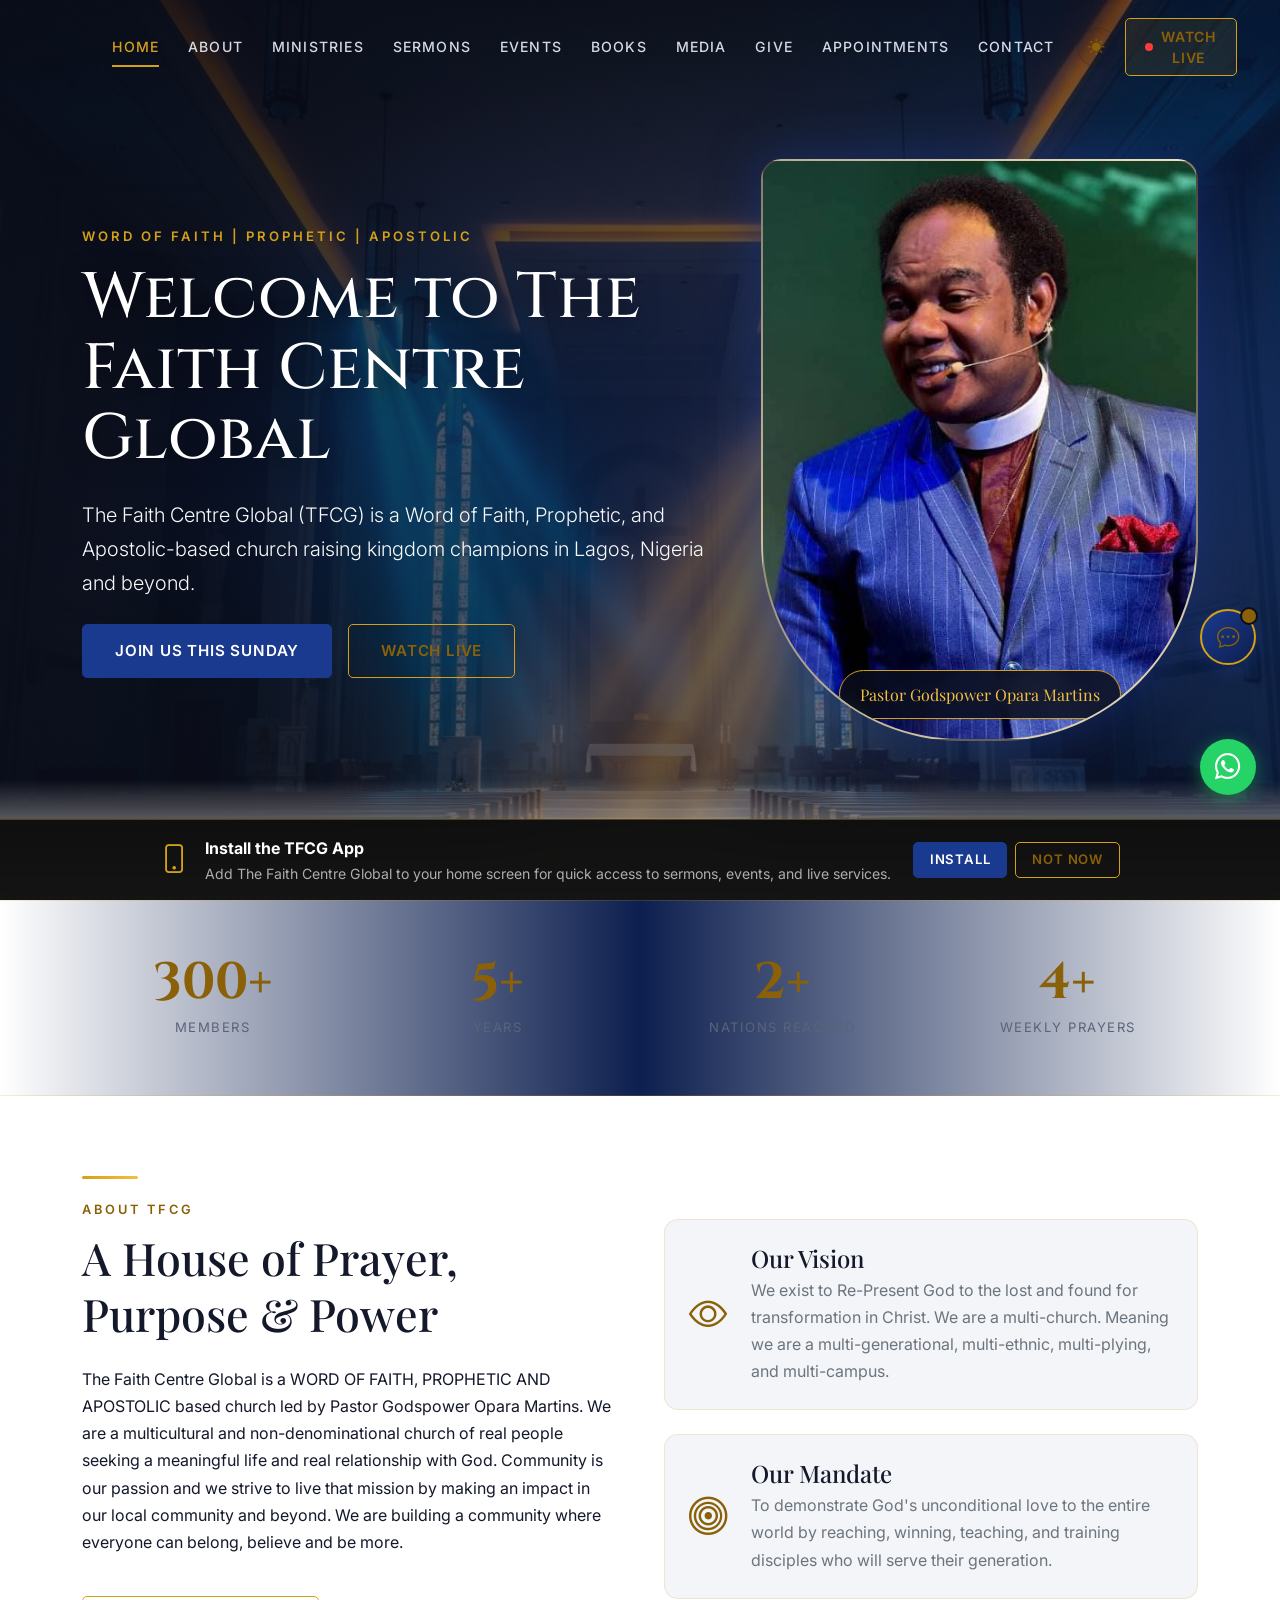
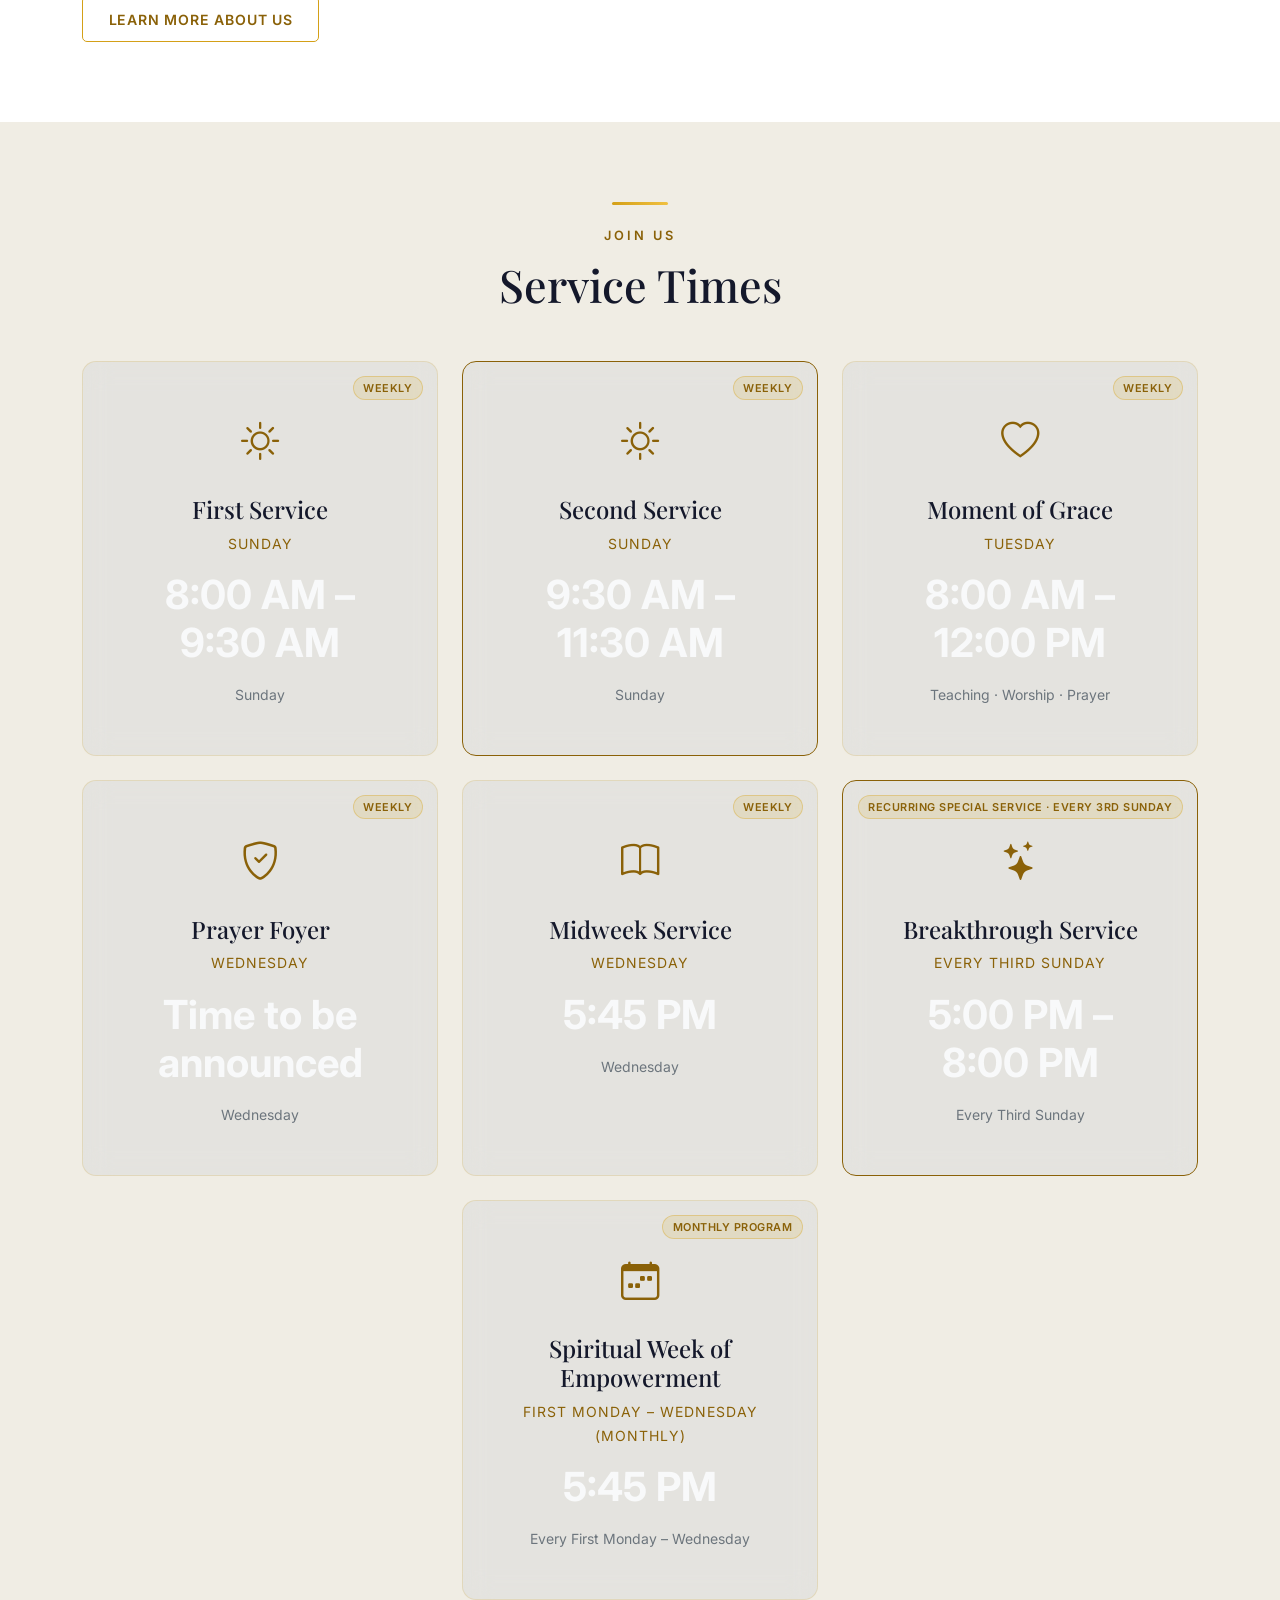
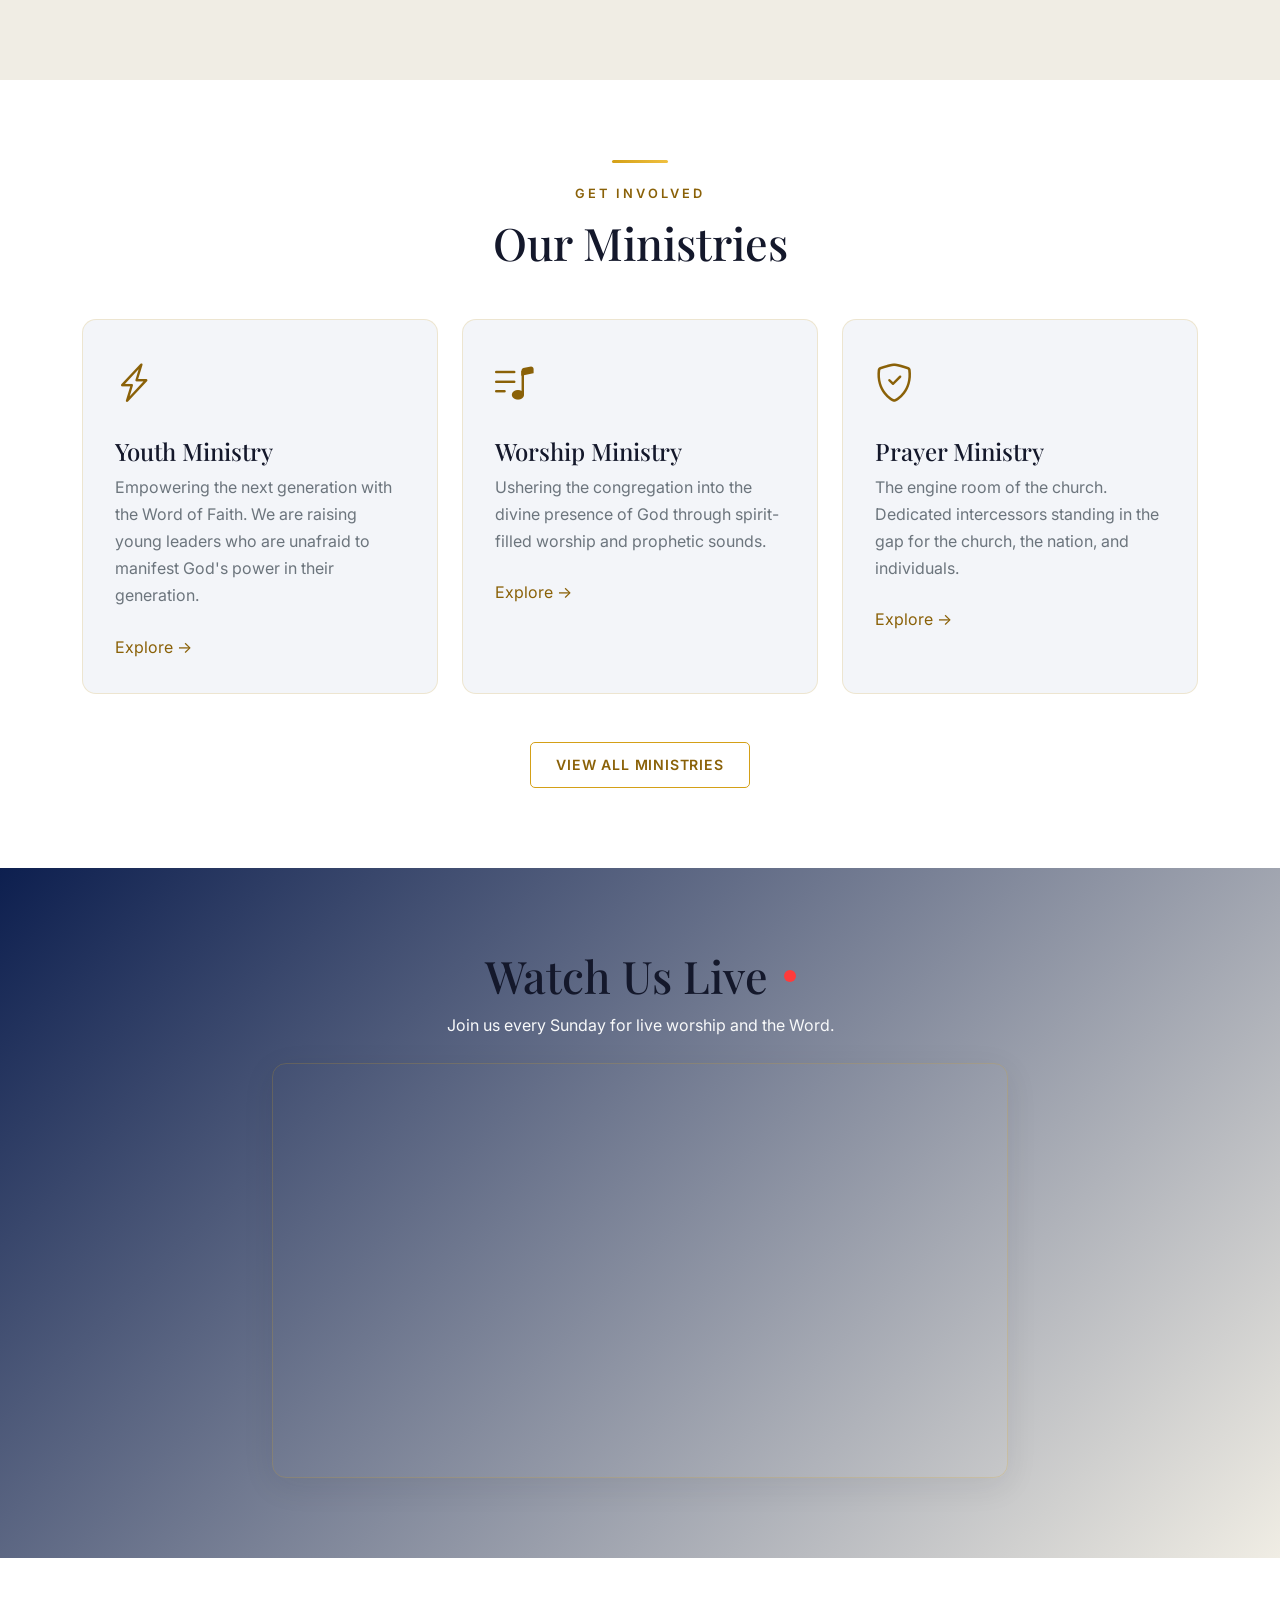
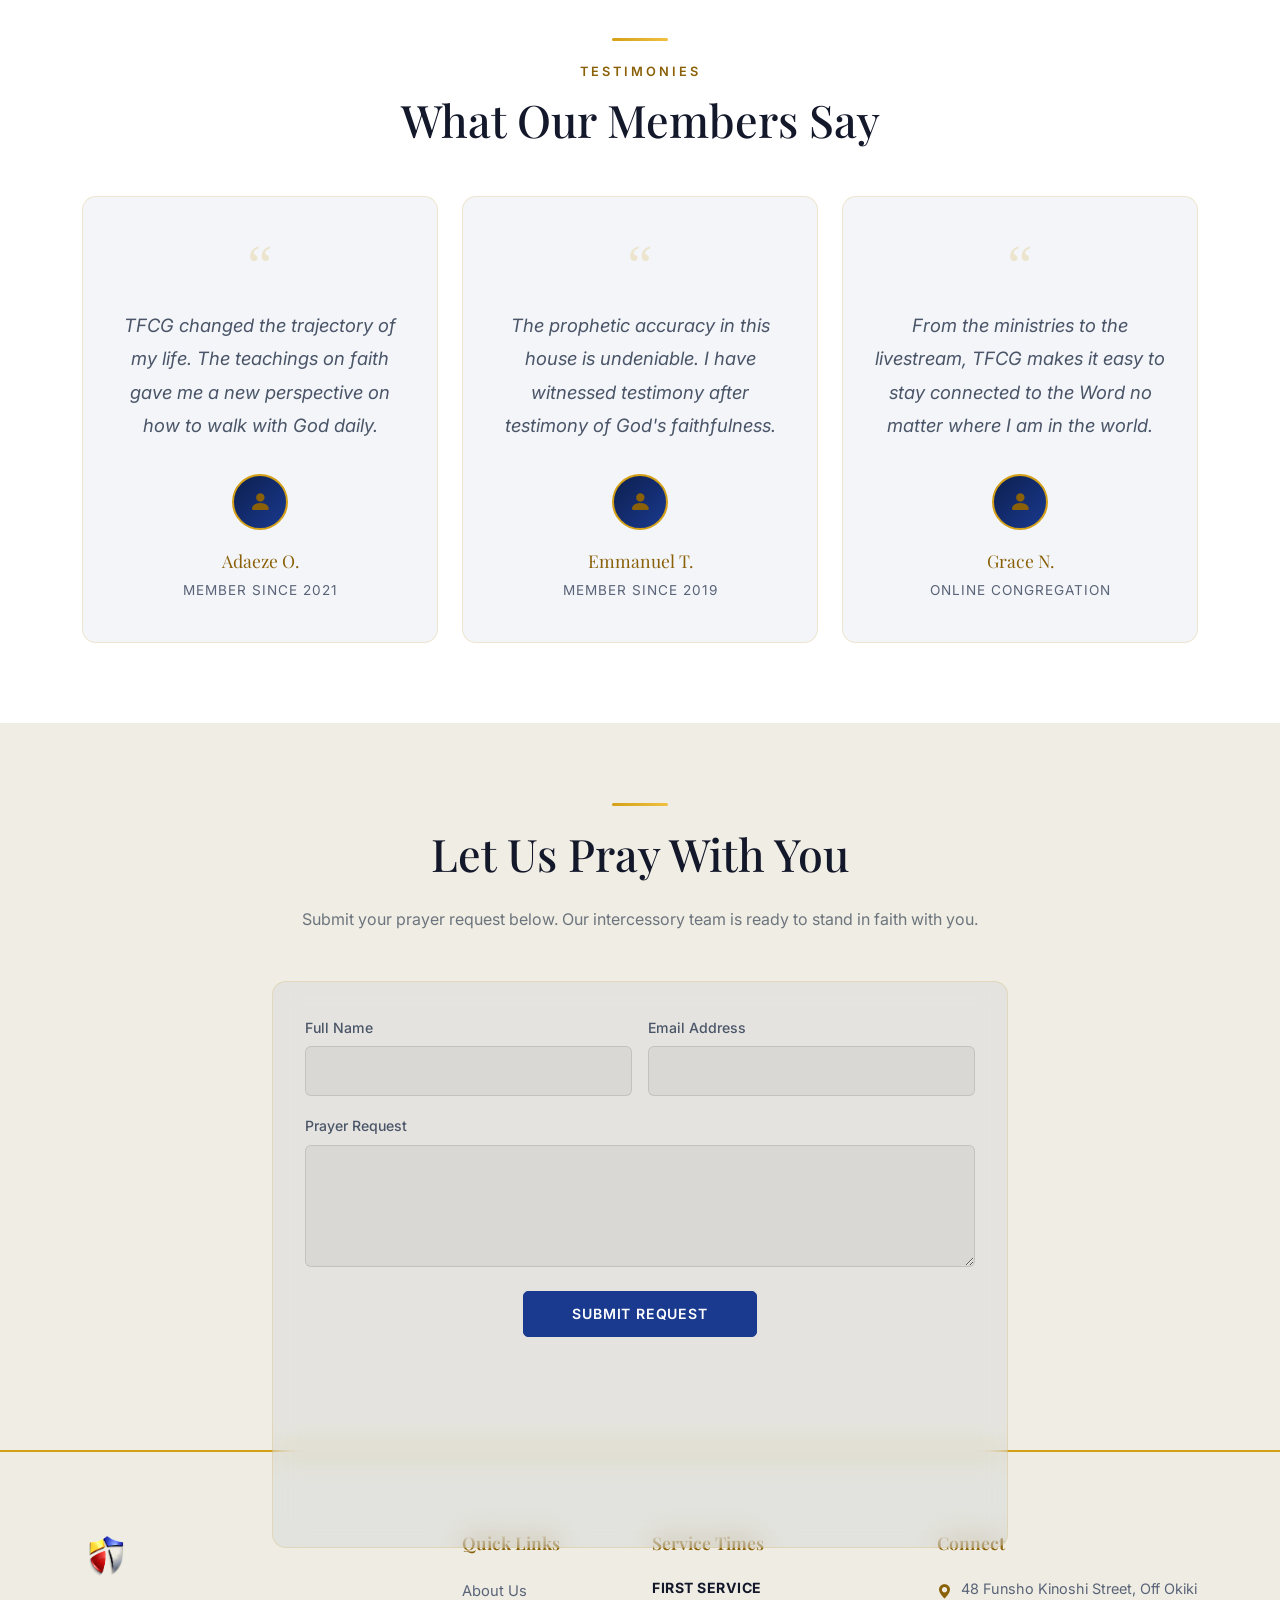
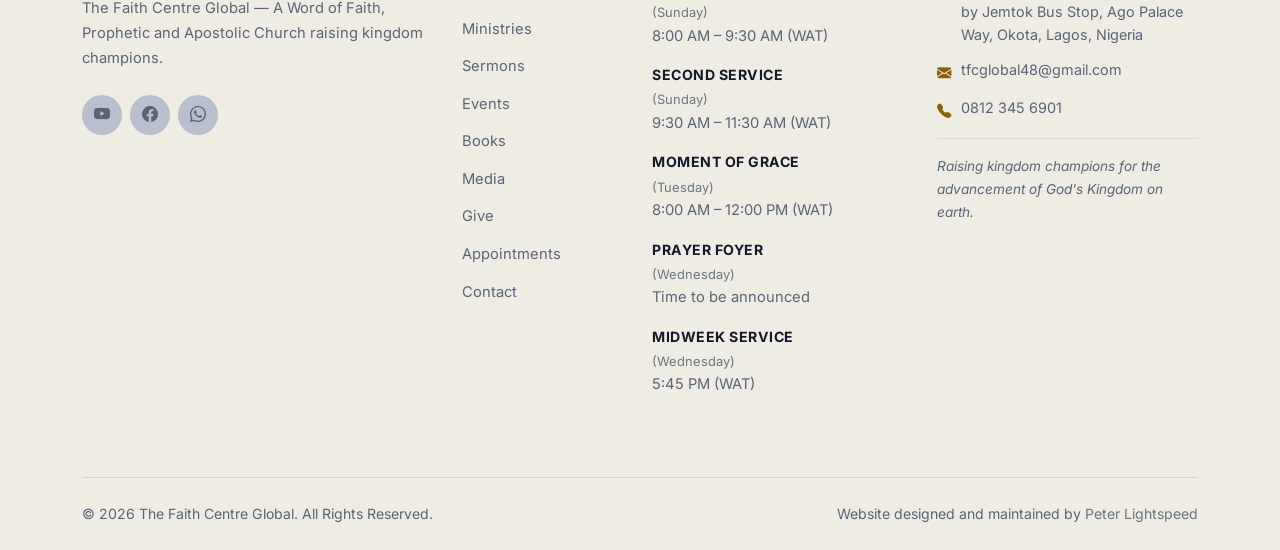
==== commit f337123b: "Fixed live streaming issue and made imporvements" ====
--- a/index.html
+++ b/index.html
@@ -206,7 +206,7 @@
         <div class="col-lg-8">
           <div class="ratio ratio-16x9 iframe-card">
             <!-- Embed source is set by js/render.js from config/livestream.json -->
-            <iframe id="home-livestream-iframe" src="" title="The Faith Centre Global live stream" allowfullscreen loading="lazy"></iframe>
+            <iframe id="home-livestream-iframe" src="" title="The Faith Centre Global live stream" allow="autoplay; encrypted-media; picture-in-picture; fullscreen" allowfullscreen loading="lazy"></iframe>
           </div>
         </div>
       </div>
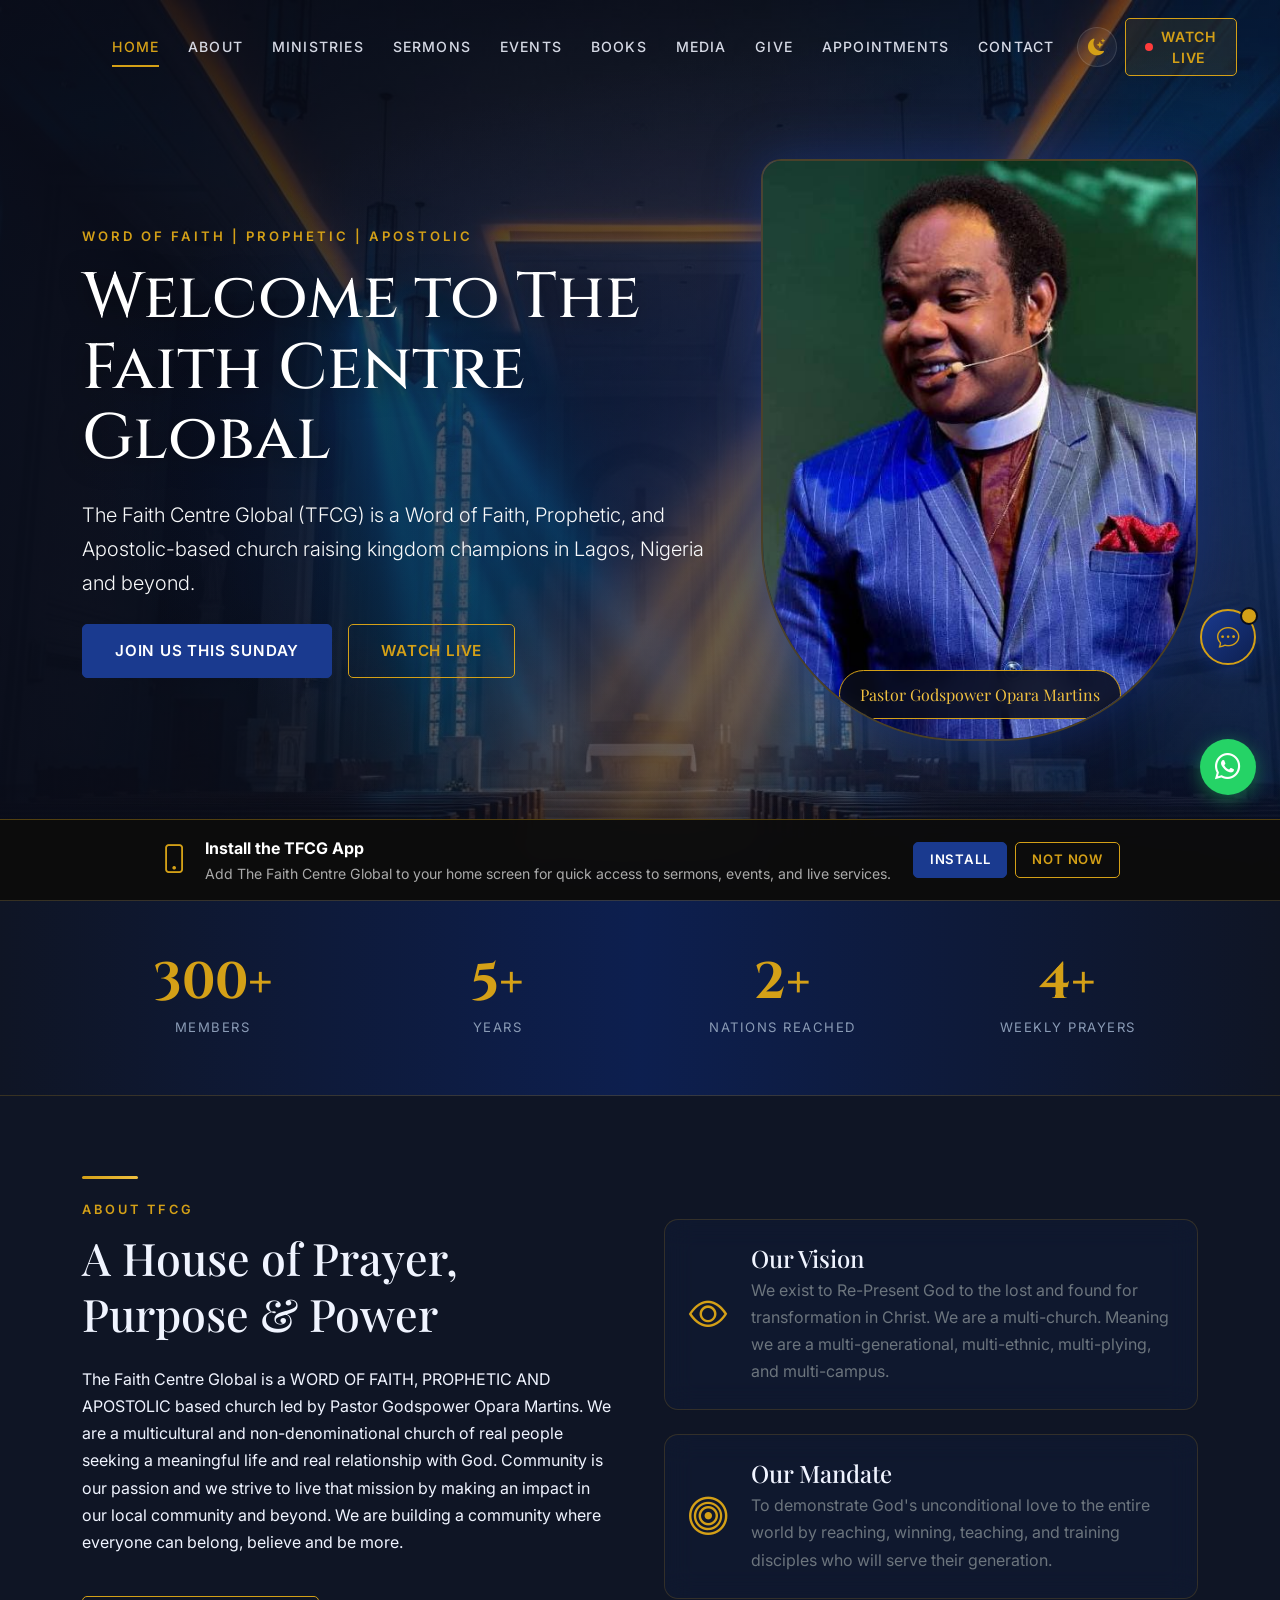
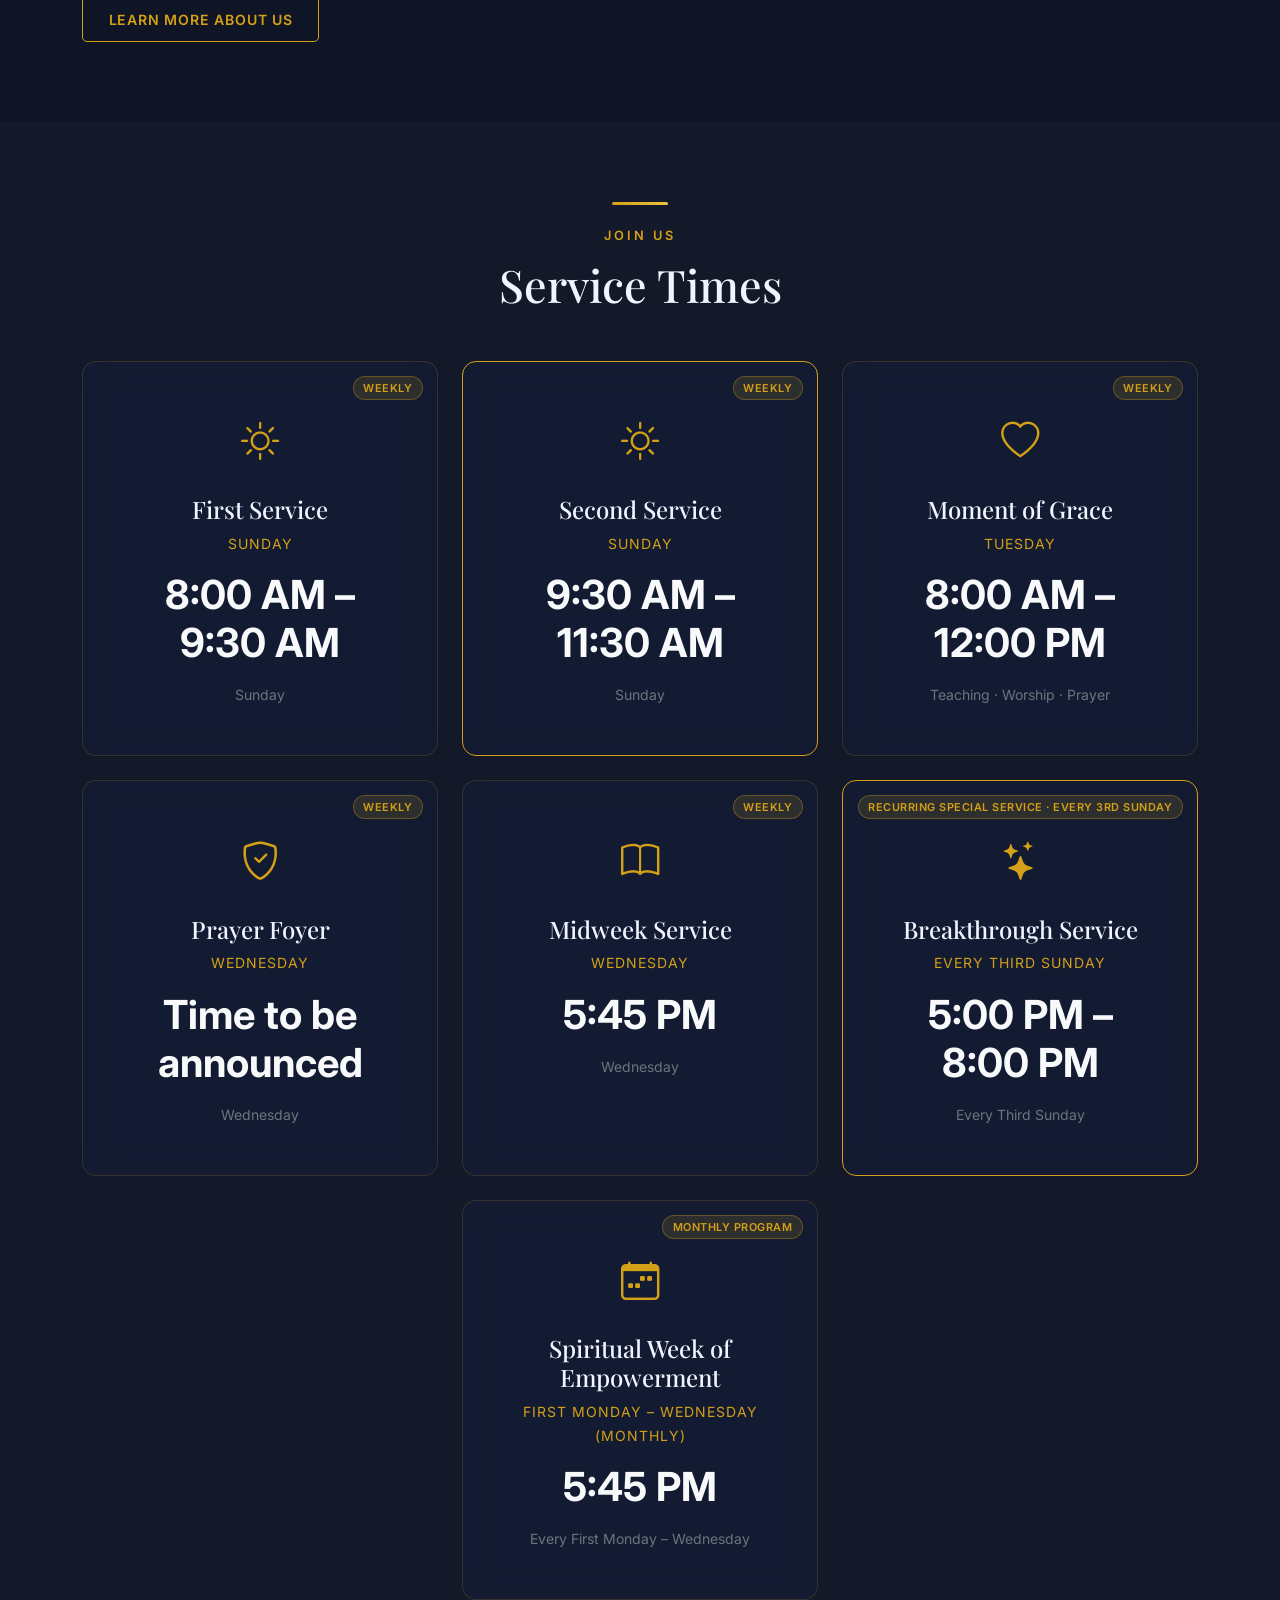
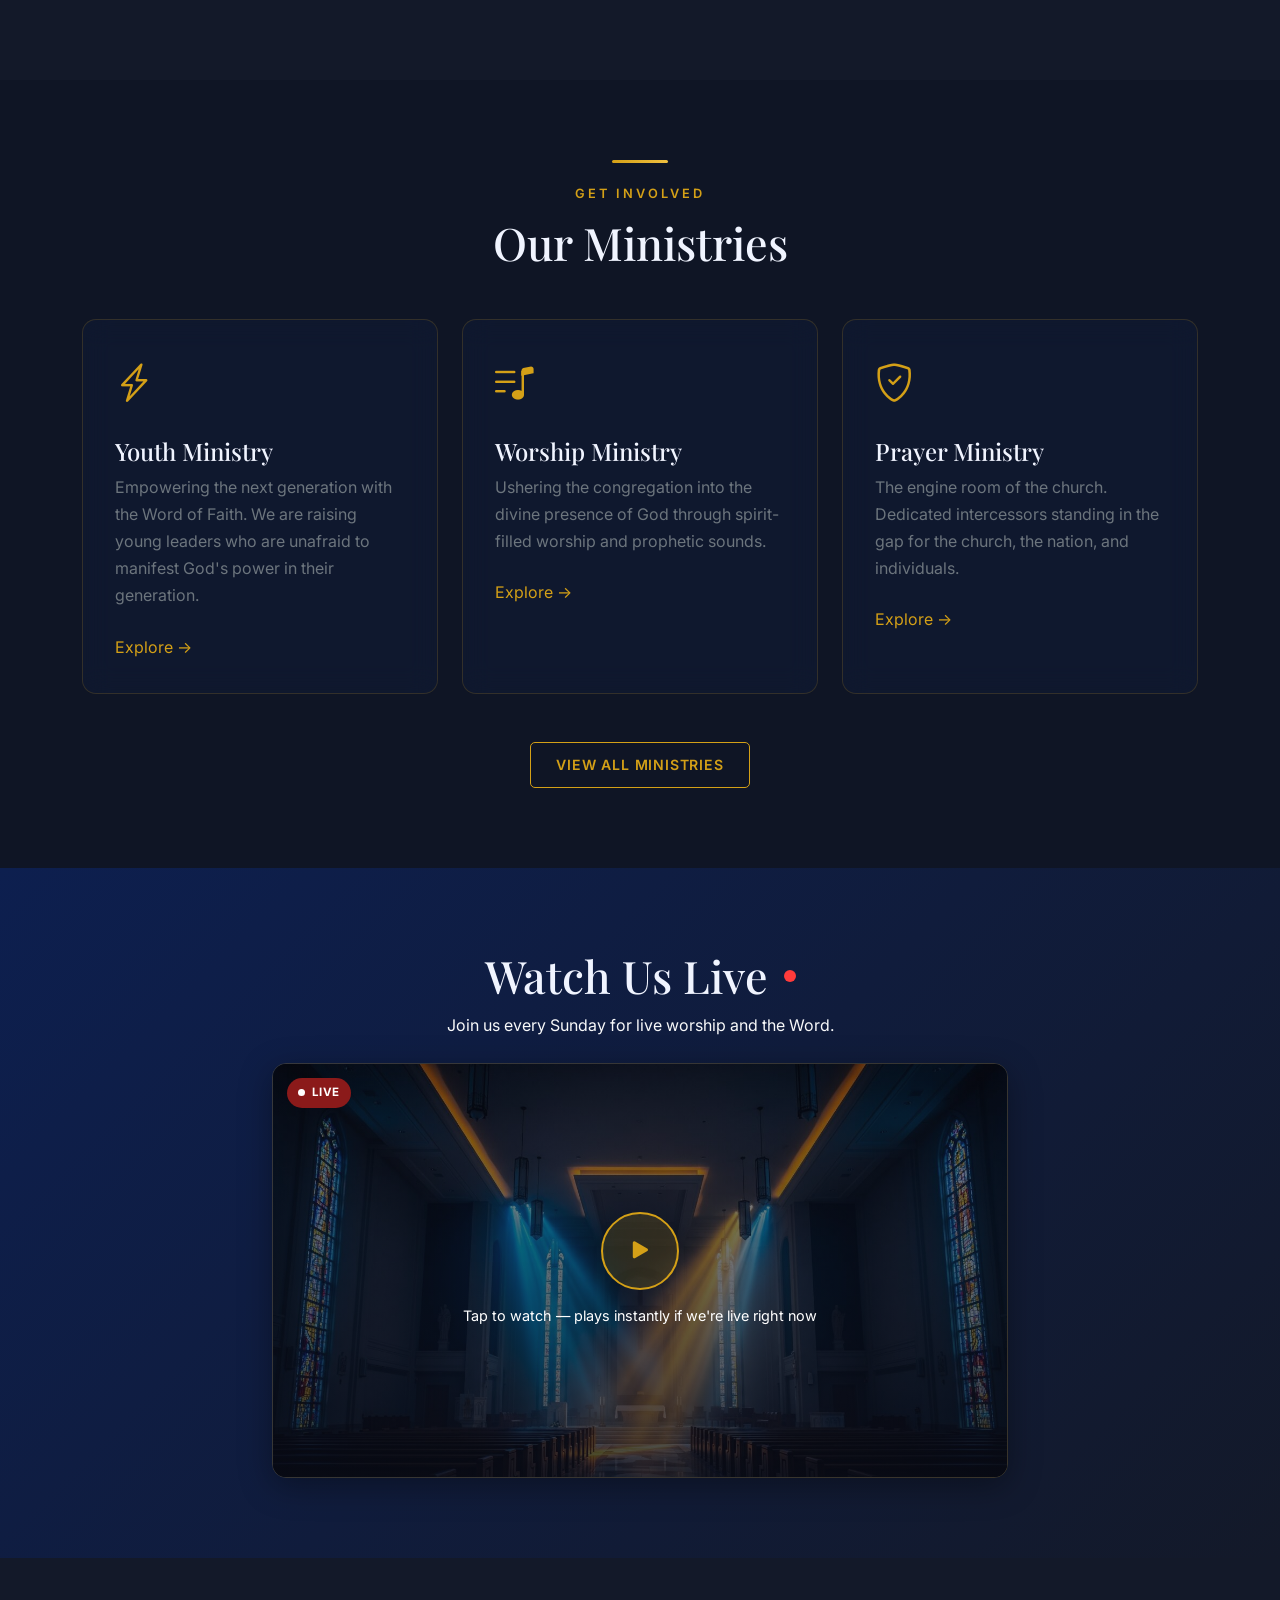
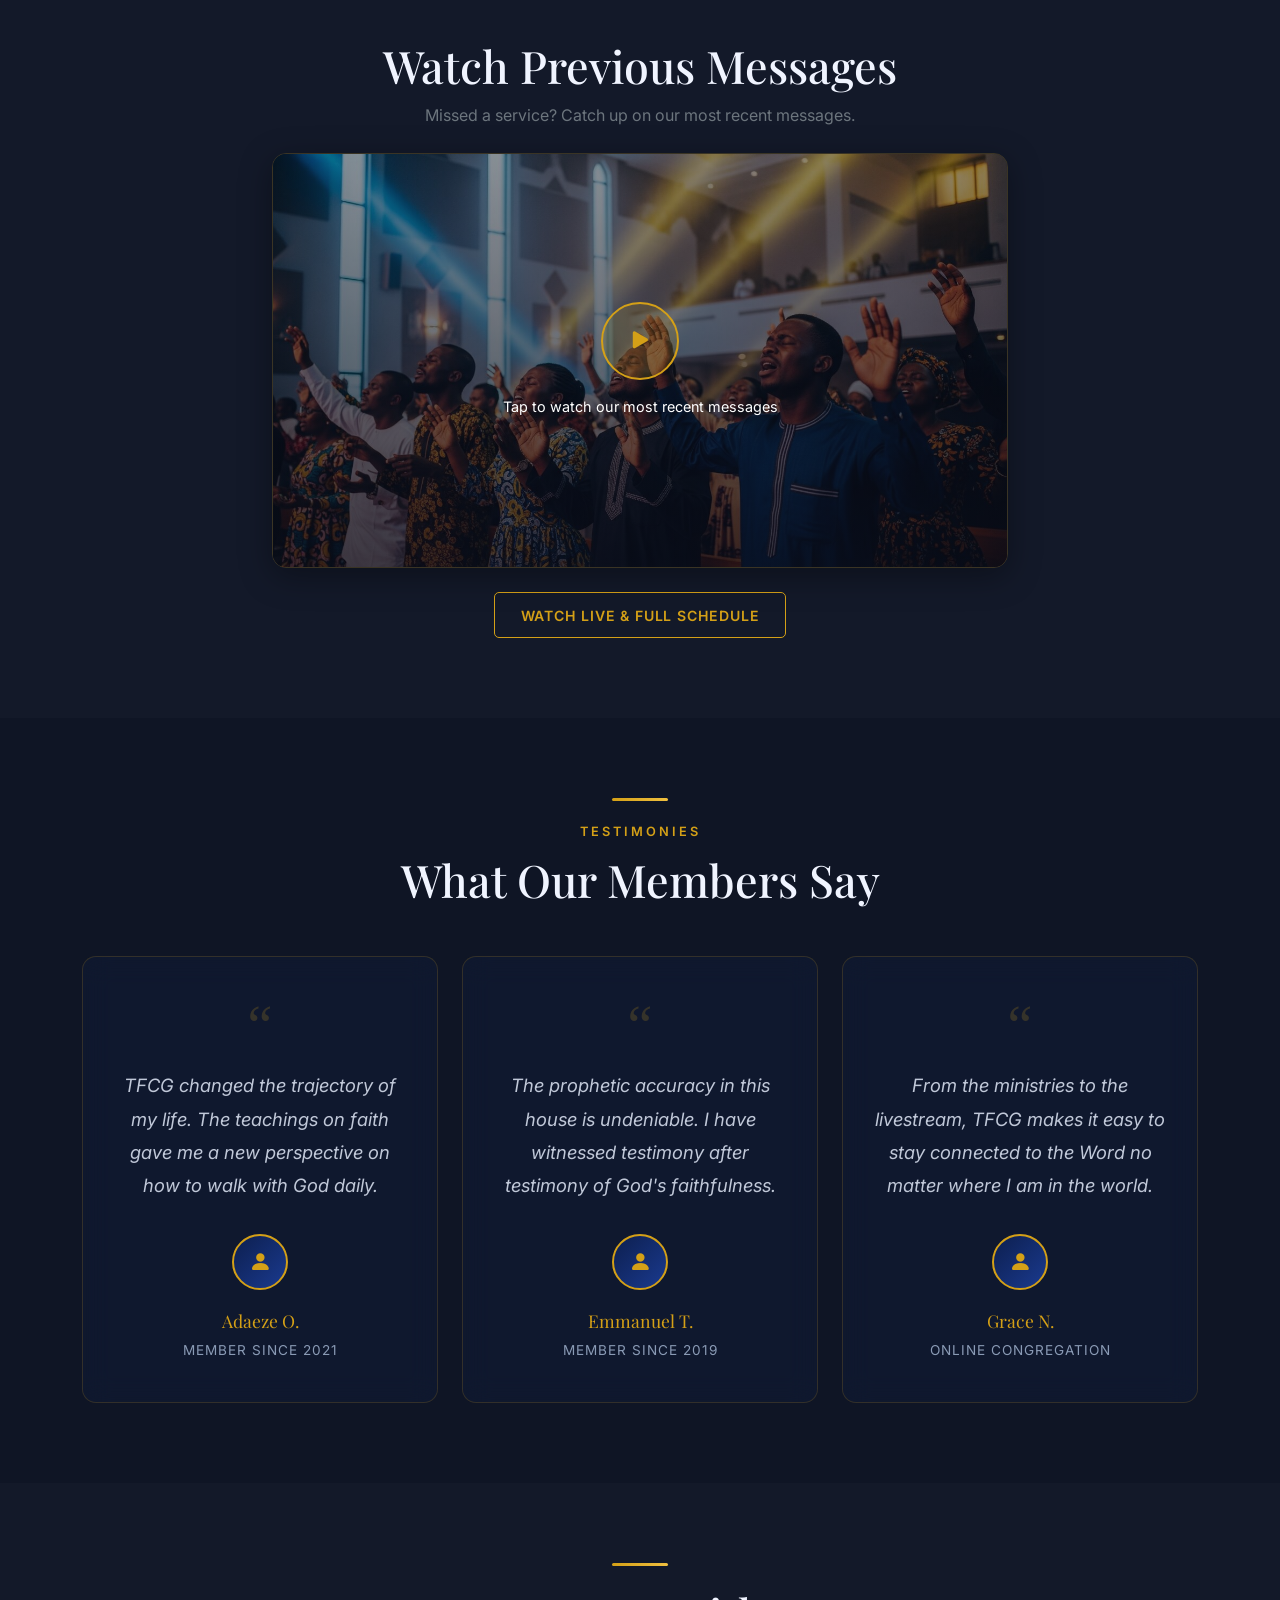
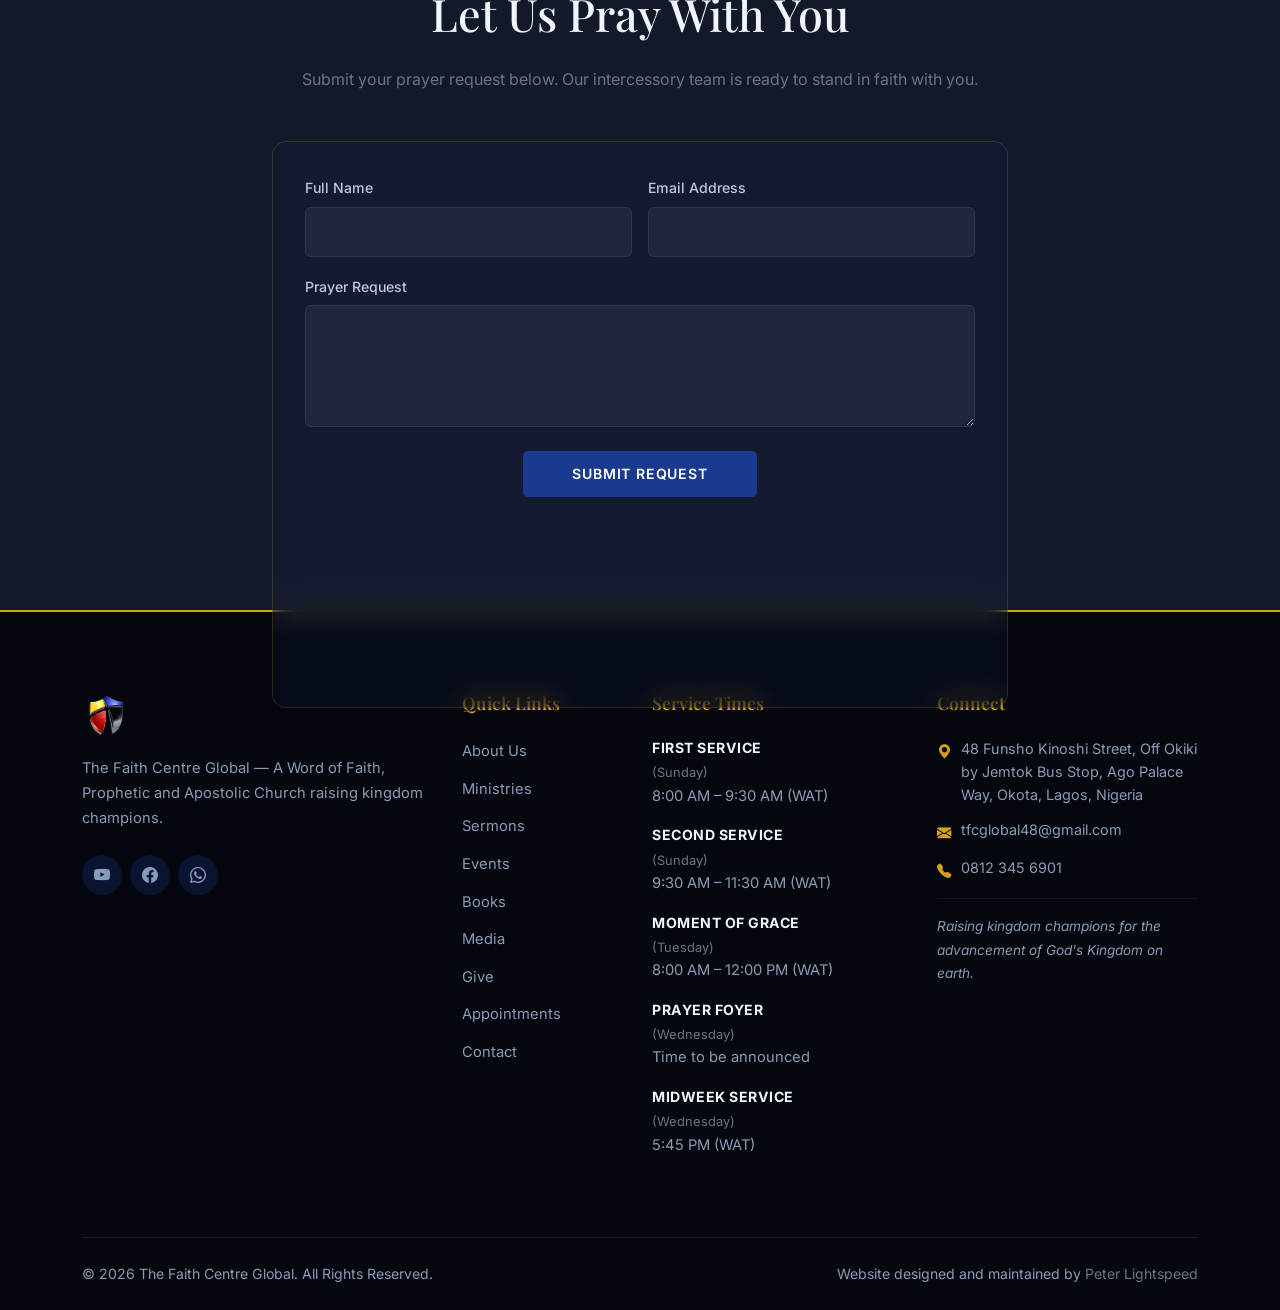
==== commit f8bb82c2: "fixed appoitments, live stream, home page UI and bugs" ====
--- a/index.html
+++ b/index.html
@@ -3,15 +3,14 @@
 <head>
   <meta charset="UTF-8">
   <!-- Theme (dark/light) is applied here, before any CSS/content loads,
-       to avoid a flash of the wrong theme. Reads a saved choice from
-       localStorage, or falls back to the visitor's OS-level preference
-       on their first visit. The toggle button (see js/theme.js) is the
-       only thing that changes this after page load. -->
+       to avoid a flash of the wrong theme. Dark is the site's default —
+       a visitor only gets light mode if they explicitly saved that
+       choice via the toggle (see js/theme.js) on a previous visit. -->
   <script>
     (function () {
       try {
         var stored = localStorage.getItem('tfcg-theme');
-        var theme = stored || (window.matchMedia('(prefers-color-scheme: light)').matches ? 'light' : 'dark');
+        var theme = stored || 'dark'; /* Dark is the site's default theme regardless of OS preference — only an explicit stored choice overrides it. */
         if (theme === 'light') document.documentElement.setAttribute('data-theme', 'light');
       } catch (e) { /* localStorage/matchMedia unavailable — default dark theme applies */ }
     })();
@@ -21,13 +20,13 @@
   <meta name="description" content="The Faith Centre Global (TFCG) is a Word of Faith, Prophetic, and Apostolic Church in Okota, Lagos, Nigeria, led by Pastor Godspower Opara Martins. Join us in person or online.">
   <meta name="keywords" content="Word of Faith church Lagos, Prophetic church Lagos, Apostolic church Okota, Christian church Ago Palace Way, TFCG">
   <meta name="author" content="The Faith Centre Global">
-  <link rel="canonical" href="https://tfcglobal.org/index.html">
+  <link rel="canonical" href="https://www.thefaithcentreglobal.org/index.html">
 
   <meta property="og:type" content="website">
   <meta property="og:title" content="The Faith Centre Global | Word of Faith, Prophetic &amp; Apostolic Church">
   <meta property="og:description" content="A Word of Faith, Prophetic, and Apostolic Church in Lagos, Nigeria, raising kingdom champions under Pastor Godspower Opara Martins.">
   <meta property="og:image" content="public/opengraph.jpg">
-  <meta property="og:url" content="https://tfcglobal.org/index.html">
+  <meta property="og:url" content="https://www.thefaithcentreglobal.org/index.html">
   <meta property="og:site_name" content="The Faith Centre Global">
   <meta name="twitter:card" content="summary_large_image">
   <meta name="twitter:title" content="The Faith Centre Global">
@@ -60,8 +59,8 @@
     "@context": "https://schema.org",
     "@type": "Church",
     "name": "The Faith Centre Global",
-    "url": "https://tfcglobal.org/",
-    "logo": "https://tfcglobal.org/images/tfcg_logo.png",
+    "url": "https://www.thefaithcentreglobal.org/",
+    "logo": "https://www.thefaithcentreglobal.org/images/tfcg_logo.png",
     "founder": { "@type": "Person", "name": "Pastor Godspower Opara Martins" },
     "address": {
       "@type": "PostalAddress",
@@ -204,11 +203,30 @@
       </div>
       <div class="row justify-content-center">
         <div class="col-lg-8">
-          <div class="ratio ratio-16x9 iframe-card">
-            <!-- Embed source is set by js/render.js from config/livestream.json -->
-            <iframe id="home-livestream-iframe" src="" title="The Faith Centre Global live stream" allow="autoplay; encrypted-media; picture-in-picture; fullscreen" allowfullscreen loading="lazy"></iframe>
-          </div>
-        </div>
+          <div class="ratio ratio-16x9 iframe-card" id="home-livestream-embed">
+            <!-- Filled in by js/render.js from config/livestream.json — a
+                 click-to-play facade (or live embed once tapped). -->
+          </div>
+        </div>
+      </div>
+    </div>
+  </section>
+
+  <section class="section-dark-3">
+    <div class="container" data-aos="fade-up">
+      <div class="text-center mb-4">
+        <h2 class="section-title mb-2">Watch Previous Messages</h2>
+        <p class="text-secondary">Missed a service? Catch up on our most recent messages.</p>
+      </div>
+      <div class="row justify-content-center">
+        <div class="col-lg-8">
+          <div class="ratio ratio-16x9 iframe-card" id="home-livestream-replay-embed">
+            <!-- Filled in by js/render.js from config/livestream.json -->
+          </div>
+        </div>
+      </div>
+      <div class="text-center mt-4">
+        <a href="livestream.html" class="btn btn-outline-gold">Watch Live &amp; Full Schedule</a>
       </div>
     </div>
   </section>
--- a/css/style.css
+++ b/css/style.css
@@ -1833,6 +1833,91 @@
   box-shadow: var(--shadow-card);
 }
 
+/* Click-to-play facade shown in place of the live/replay embed until the
+   visitor taps it — see renderEmbedFacade() in js/render.js. */
+.video-facade {
+  position: absolute;
+  inset: 0;
+  width: 100%;
+  height: 100%;
+  border: none;
+  padding: 0;
+  cursor: pointer;
+  display: flex;
+  flex-direction: column;
+  align-items: center;
+  justify-content: center;
+  gap: 0.9rem;
+  background-color: var(--tfcg-dark-2);
+  background-size: cover;
+  background-position: center;
+}
+
+.video-facade::before {
+  content: "";
+  position: absolute;
+  inset: 0;
+  background: linear-gradient(180deg, rgba(10, 13, 26, 0.45) 0%, rgba(10, 13, 26, 0.75) 100%);
+}
+
+.video-facade-badge {
+  position: absolute;
+  top: 14px;
+  left: 14px;
+  z-index: 1;
+  display: inline-flex;
+  align-items: center;
+  gap: 0.4rem;
+  background: var(--tfcg-red);
+  color: #fff;
+  font-size: 0.72rem;
+  font-weight: 700;
+  letter-spacing: 0.6px;
+  padding: 0.32rem 0.7rem;
+  border-radius: var(--radius-pill);
+}
+
+.video-facade-badge::before {
+  content: "";
+  width: 7px;
+  height: 7px;
+  border-radius: 50%;
+  background: #fff;
+  animation: pulse-red 1.5s infinite;
+}
+
+.video-facade-play {
+  position: relative;
+  z-index: 1;
+  width: 78px;
+  height: 78px;
+  border-radius: 50%;
+  display: flex;
+  align-items: center;
+  justify-content: center;
+  font-size: 1.9rem;
+  color: var(--tfcg-gold);
+  background: rgba(212, 160, 23, 0.16);
+  border: 2px solid var(--tfcg-gold);
+  transition: transform var(--transition-base), background var(--transition-base), color var(--transition-base);
+}
+
+.video-facade:hover .video-facade-play,
+.video-facade:focus-visible .video-facade-play {
+  transform: scale(1.08);
+  background: var(--tfcg-gold);
+  color: var(--tfcg-dark);
+}
+
+.video-facade-caption {
+  position: relative;
+  z-index: 1;
+  color: #fff;
+  font-size: 0.9rem;
+  text-align: center;
+  padding: 0 1.5rem;
+}
+
 /* ============================================================
    BADGES
    ============================================================ */
